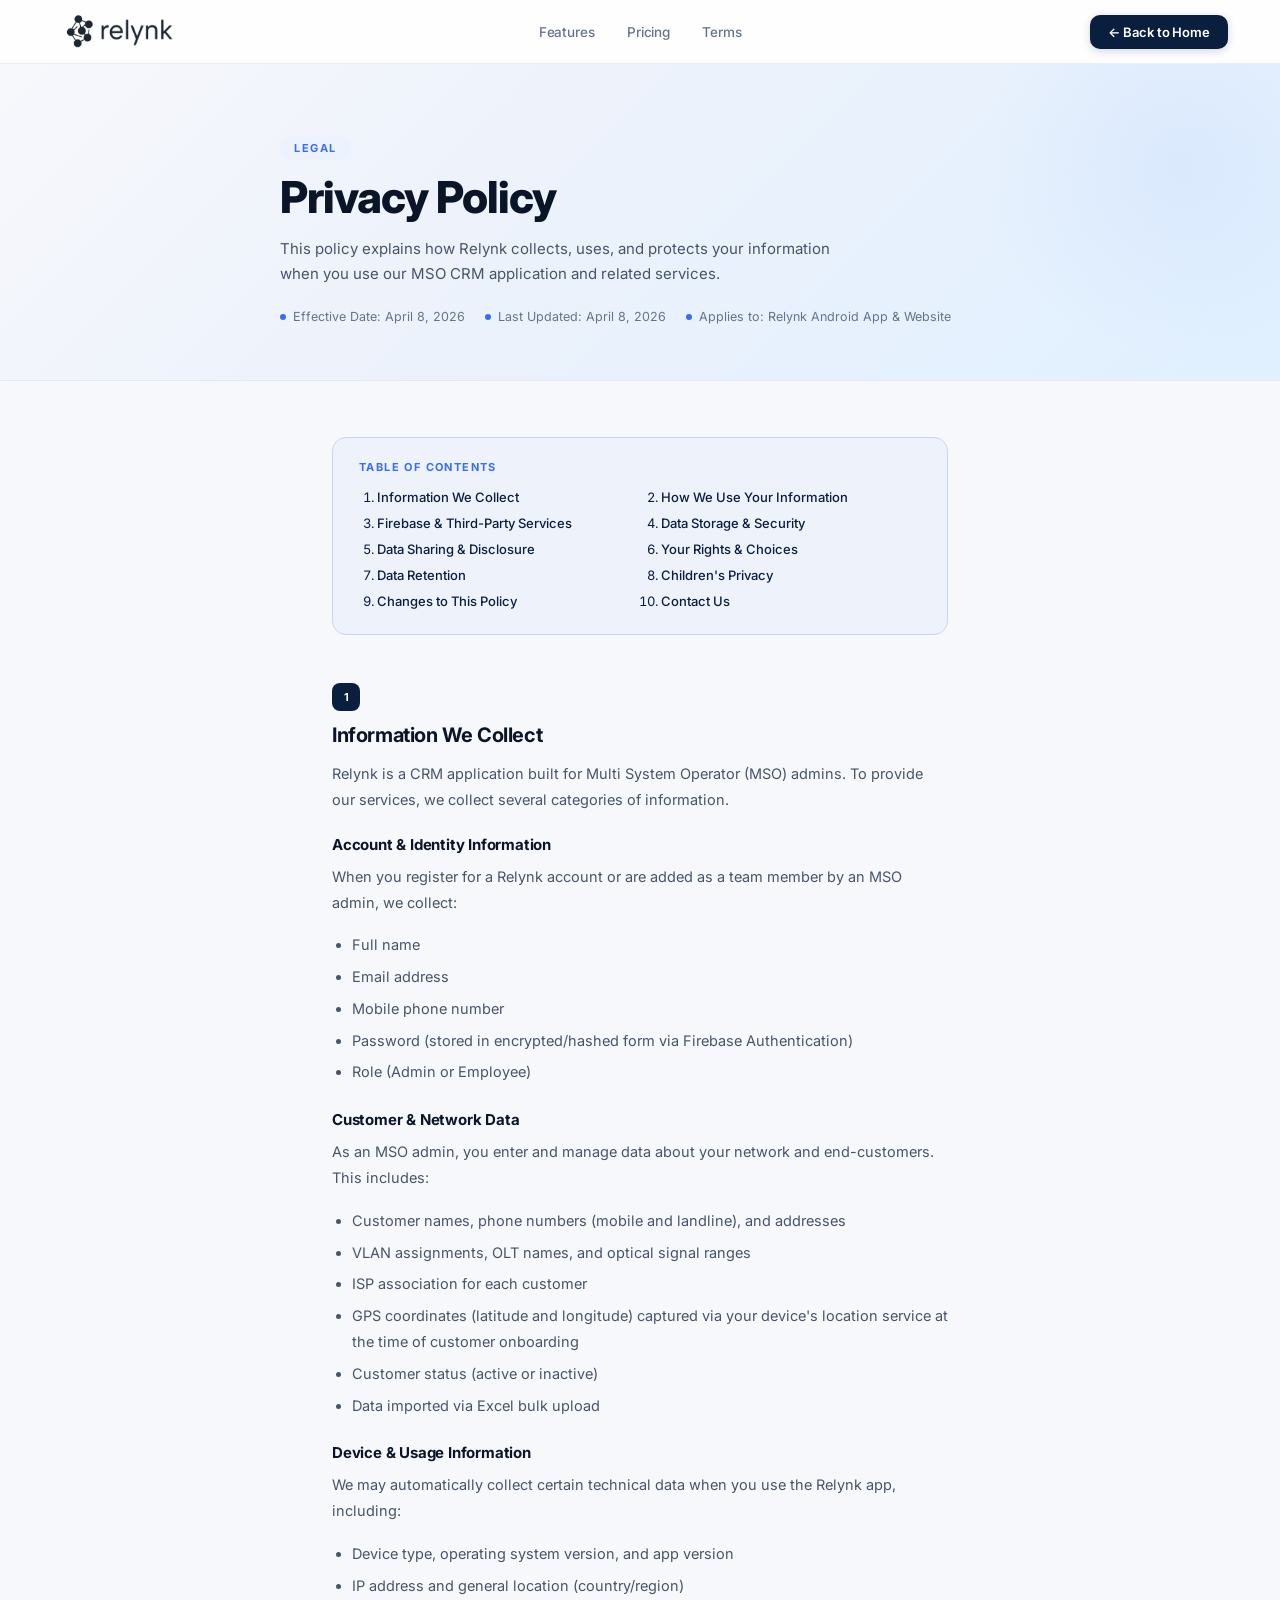
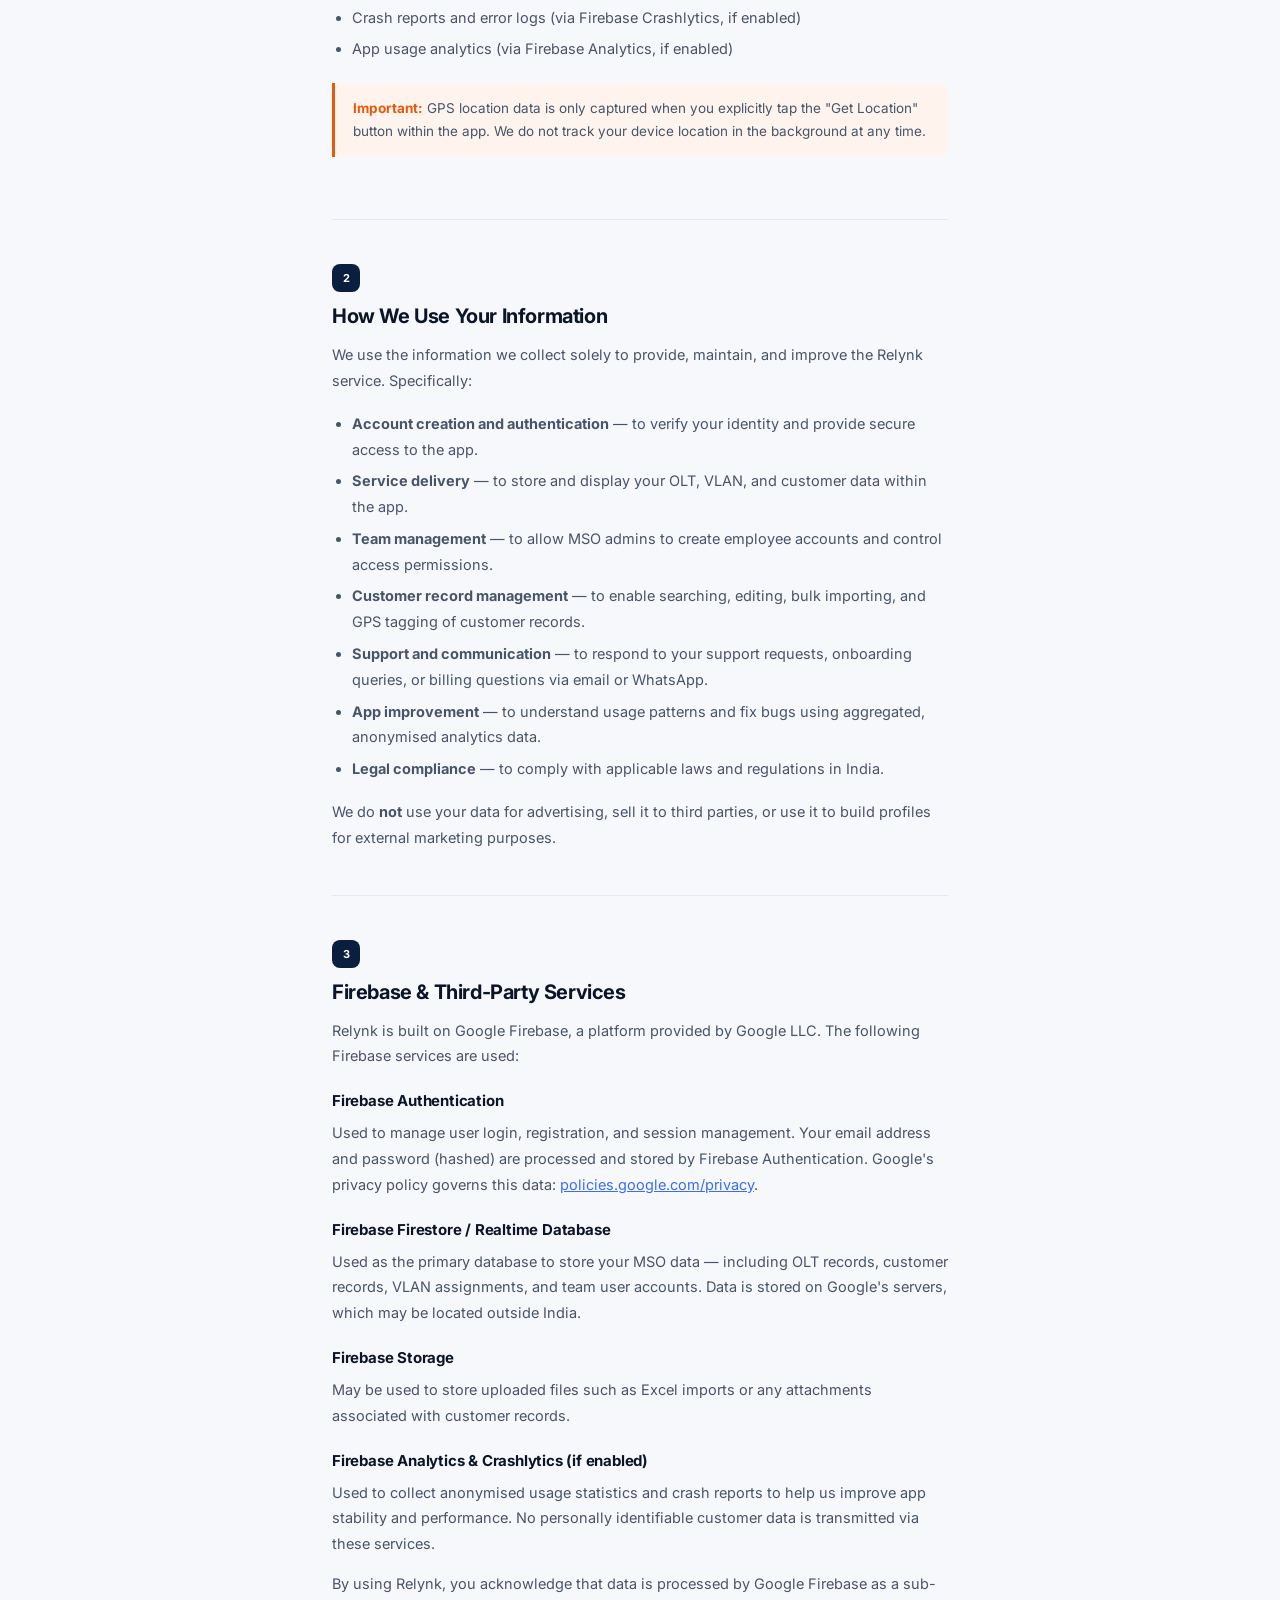
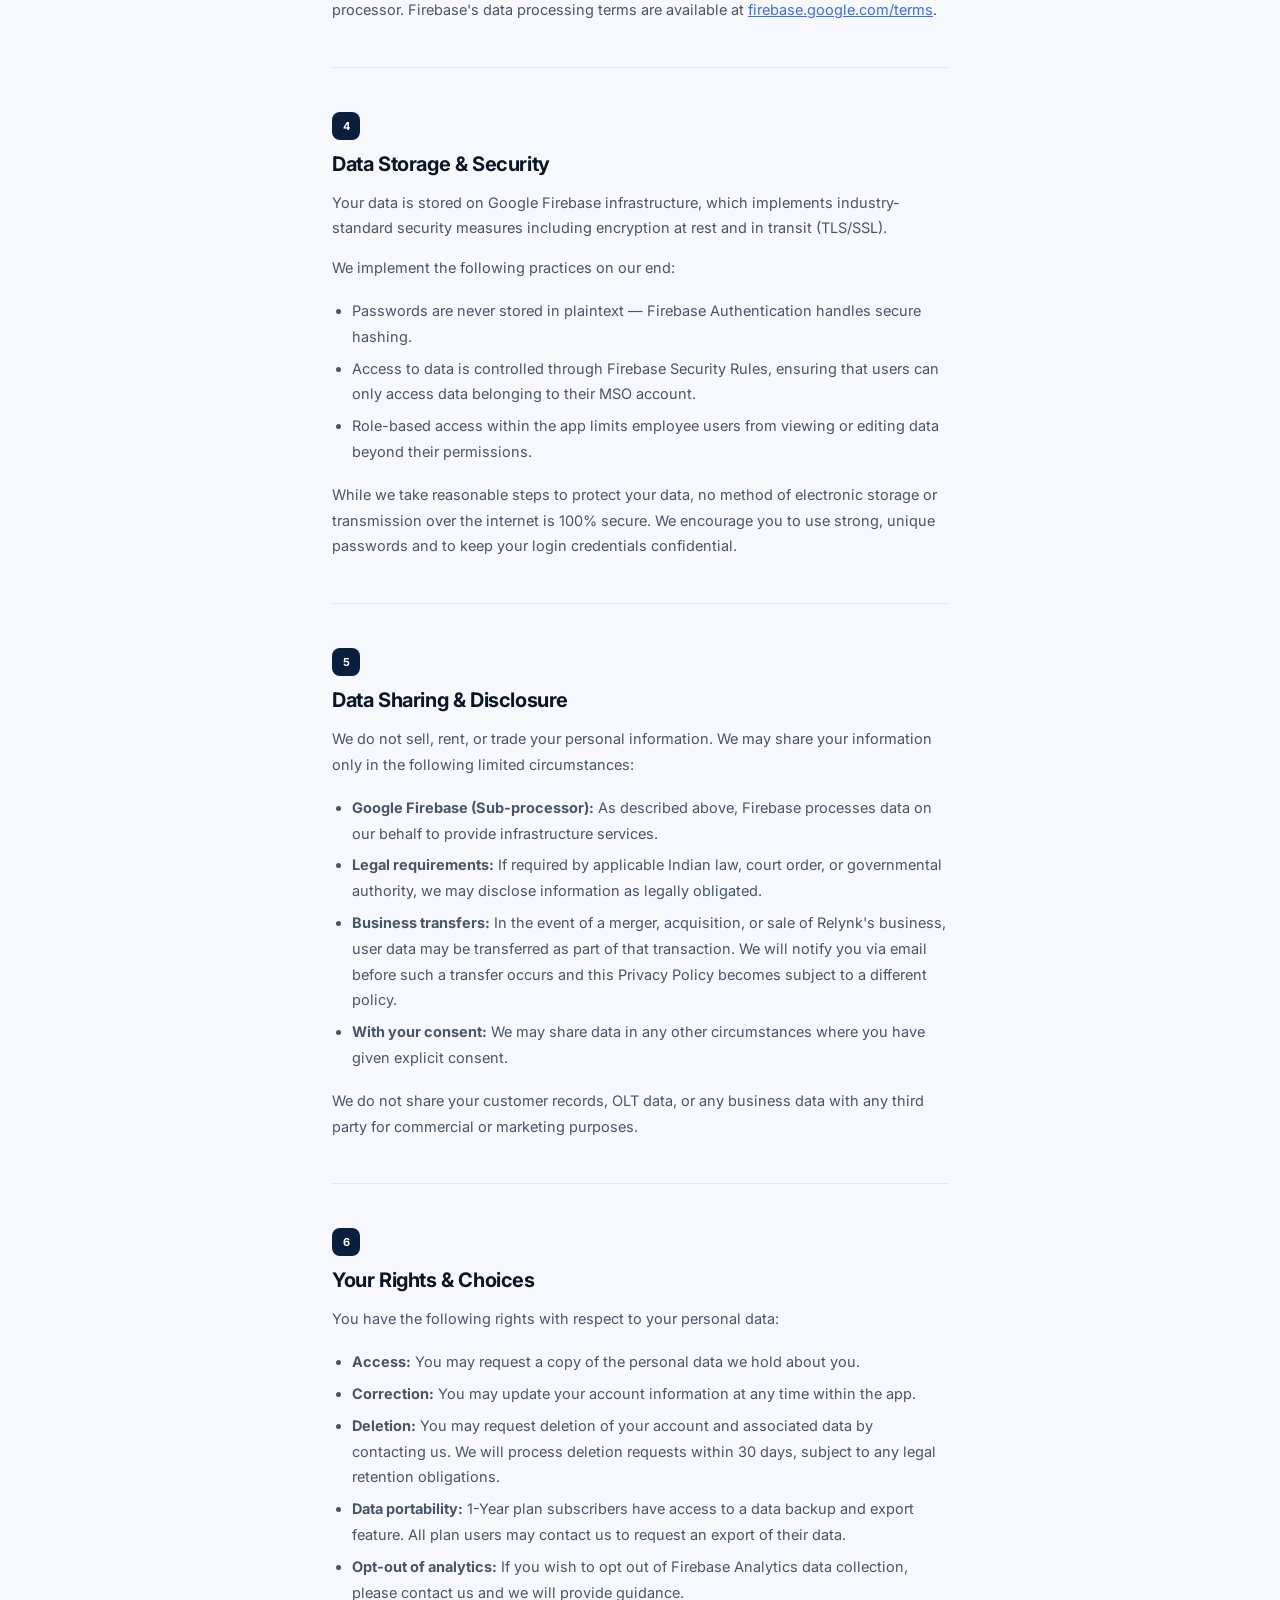
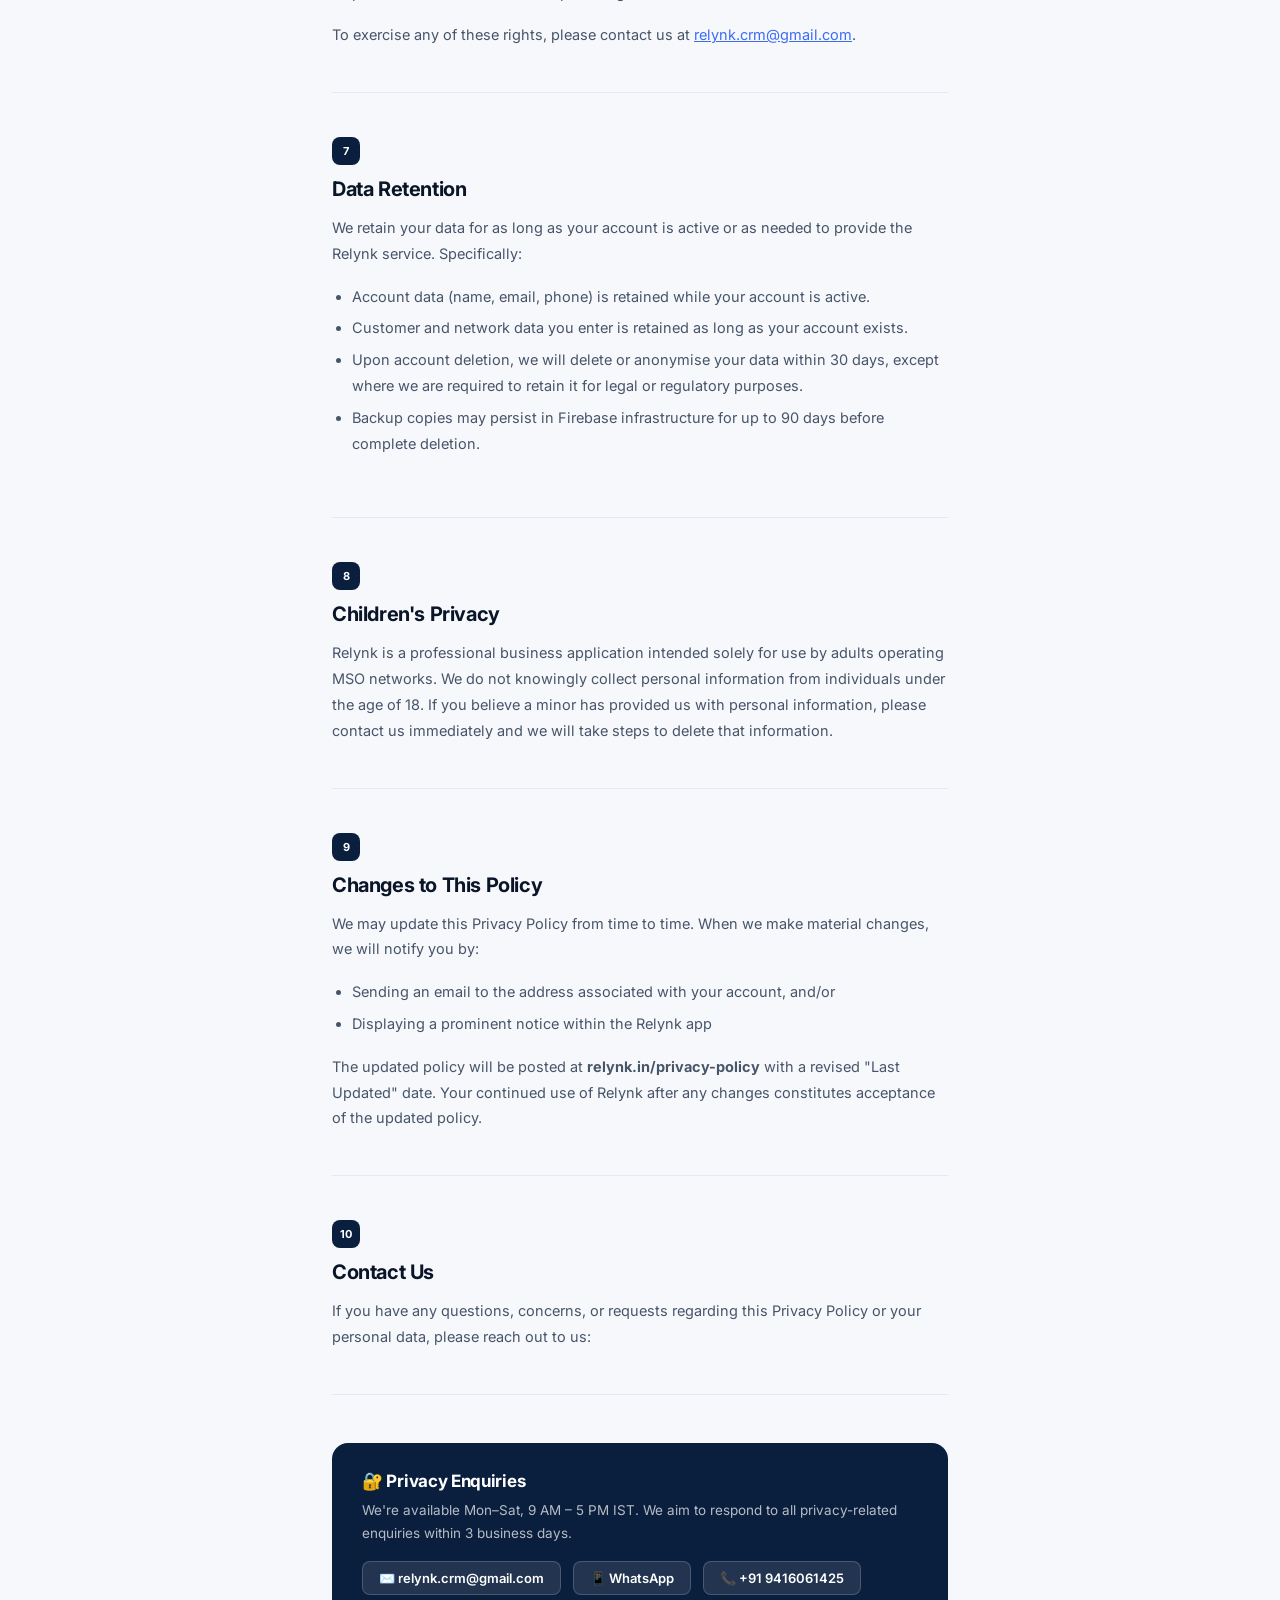
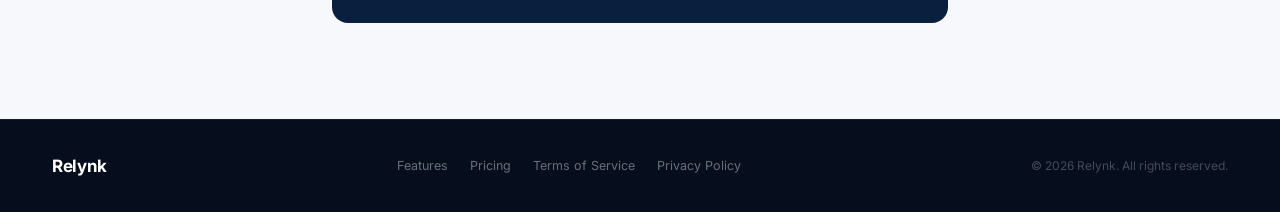
==== privacy-policy.html @ 7be15584 "adding privacy policy" ====
<!DOCTYPE html>
<html lang="en">
<head>
  <meta charset="UTF-8" />
  <meta name="viewport" content="width=device-width, initial-scale=1.0" />
  <title>Privacy Policy — Relynk</title>
  <meta name="description" content="Privacy Policy for Relynk - MSO CRM App">
  <link rel="icon" type="image/x-icon" href="./icon.jpg">
  <link rel="preconnect" href="https://fonts.googleapis.com" />
  <link rel="preconnect" href="https://fonts.gstatic.com" crossorigin />
  <link href="https://fonts.googleapis.com/css2?family=Inter:wght@400;500;600;700;800&display=swap" rel="stylesheet" />
  <link rel="stylesheet" href="style.css" />
  <style>
    .policy-hero {
      background: var(--gradient-hero);
      border-bottom: 1px solid var(--border);
      padding: 72px 52px 56px;
      position: relative;
      overflow: hidden;
    }
    .policy-hero::before {
      content: '';
      position: absolute;
      top: -100px; right: -100px;
      width: 400px; height: 400px;
      background: radial-gradient(circle, rgba(59,108,245,0.06) 0%, transparent 70%);
      pointer-events: none;
    }
    .policy-hero-inner {
      max-width: 720px;
      margin: 0 auto;
      position: relative;
      z-index: 1;
    }
    .policy-hero-inner .section-tag { margin-bottom: 14px; }
    .policy-hero-inner h1 {
      font-family: var(--font);
      font-size: clamp(28px, 3.5vw, 44px);
      font-weight: 800;
      letter-spacing: -1px;
      line-height: 1.08;
      color: var(--text);
      margin-bottom: 14px;
    }
    .policy-hero-inner p {
      font-size: 15px;
      color: var(--text-dim);
      line-height: 1.72;
      max-width: 560px;
    }
    .policy-meta {
      display: flex;
      gap: 20px;
      margin-top: 22px;
      flex-wrap: wrap;
    }
    .policy-meta-item {
      display: flex;
      align-items: center;
      gap: 7px;
      font-size: 12.5px;
      color: var(--text-muted);
    }
    .policy-meta-dot {
      width: 6px; height: 6px;
      border-radius: 50%;
      background: var(--accent);
    }
    .policy-body {
      max-width: 720px;
      margin: 0 auto;
      padding: 56px 52px 96px;
    }
    .policy-toc {
      background: var(--navy-pale);
      border: 1px solid #c7d5ef;
      border-radius: 14px;
      padding: 22px 26px;
      margin-bottom: 48px;
    }
    .policy-toc-title {
      font-size: 11px;
      font-weight: 700;
      text-transform: uppercase;
      letter-spacing: 1.4px;
      color: var(--accent);
      margin-bottom: 12px;
    }
    .policy-toc ol {
      margin: 0; padding-left: 18px;
      display: grid;
      grid-template-columns: 1fr 1fr;
      gap: 4px 24px;
    }
    .policy-toc li {
      font-size: 13px;
      color: var(--navy);
      padding: 3px 0;
    }
    .policy-toc a {
      color: var(--navy);
      text-decoration: none;
      font-weight: 500;
      transition: color .15s;
    }
    .policy-toc a:hover { color: var(--accent); }
    .policy-section {
      margin-bottom: 44px;
      padding-bottom: 44px;
      border-bottom: 1px solid var(--border);
    }
    .policy-section:last-child {
      border-bottom: none;
      margin-bottom: 0;
      padding-bottom: 0;
    }
    .policy-section-num {
      display: inline-flex;
      align-items: center;
      justify-content: center;
      width: 28px; height: 28px;
      background: var(--navy);
      color: white;
      border-radius: 8px;
      font-size: 11px;
      font-weight: 700;
      margin-bottom: 12px;
    }
    .policy-section h2 {
      font-family: var(--font);
      font-size: 20px;
      font-weight: 700;
      letter-spacing: -0.4px;
      color: var(--text);
      margin-bottom: 14px;
    }
    .policy-section p {
      font-size: 14.5px;
      color: var(--text-dim);
      line-height: 1.78;
      margin-bottom: 14px;
    }
    .policy-section p:last-child { margin-bottom: 0; }
    .policy-section ul, .policy-section ol {
      margin: 10px 0 14px 20px;
    }
    .policy-section li {
      font-size: 14.5px;
      color: var(--text-dim);
      line-height: 1.78;
      padding: 3px 0;
    }
    .policy-section h3 {
      font-size: 15px;
      font-weight: 700;
      color: var(--text);
      margin: 22px 0 10px;
      letter-spacing: -0.2px;
    }
    .policy-highlight {
      background: var(--orange-pale);
      border-left: 3px solid var(--orange);
      border-radius: 0 10px 10px 0;
      padding: 14px 18px;
      margin: 18px 0;
      font-size: 13.5px;
      color: var(--text-dim);
      line-height: 1.7;
    }
    .policy-highlight strong { color: var(--orange); }
    .policy-contact-box {
      background: var(--navy);
      border-radius: 16px;
      padding: 28px 30px;
      color: white;
      margin-top: 48px;
    }
    .policy-contact-box h3 {
      font-family: var(--font);
      font-size: 17px;
      font-weight: 700;
      margin-bottom: 8px;
      letter-spacing: -0.3px;
    }
    .policy-contact-box p {
      font-size: 13.5px;
      color: rgba(255,255,255,.7);
      line-height: 1.7;
      margin-bottom: 16px;
    }
    .policy-contact-links {
      display: flex;
      gap: 12px;
      flex-wrap: wrap;
    }
    .policy-contact-link {
      background: rgba(255,255,255,.1);
      border: 1px solid rgba(255,255,255,.18);
      color: white;
      padding: 8px 16px;
      border-radius: 8px;
      font-size: 13px;
      font-weight: 600;
      text-decoration: none;
      transition: background .15s;
    }
    .policy-contact-link:hover { background: rgba(255,255,255,.18); }
    @media(max-width:768px) {
      .policy-hero { padding: 52px 24px 40px; }
      .policy-body { padding: 40px 24px 72px; }
      .policy-toc ol { grid-template-columns: 1fr; }
    }
  </style>
</head>
<body>

  <!-- NAV -->
  <nav>
    <a href="index.html" class="nav-logo">
      <img src="relynk.svg" alt="Relynk" height="138">
    </a>
    <div class="nav-links">
      <a href="index.html#features">Features</a>
      <a href="index.html#pricing">Pricing</a>
      <a href="term-of-service.html">Terms</a>
    </div>
    <a href="index.html" class="btn-dl">← Back to Home</a>
  </nav>

  <!-- HERO -->
  <div class="policy-hero">
    <div class="policy-hero-inner">
      <div class="section-tag">Legal</div>
      <h1>Privacy Policy</h1>
      <p>This policy explains how Relynk collects, uses, and protects your information when you use our MSO CRM application and related services.</p>
      <div class="policy-meta">
        <div class="policy-meta-item">
          <div class="policy-meta-dot"></div>
          Effective Date: April 8, 2026
        </div>
        <div class="policy-meta-item">
          <div class="policy-meta-dot"></div>
          Last Updated: April 8, 2026
        </div>
        <div class="policy-meta-item">
          <div class="policy-meta-dot"></div>
          Applies to: Relynk Android App & Website
        </div>
      </div>
    </div>
  </div>

  <!-- BODY -->
  <div class="policy-body">

    <!-- TOC -->
    <div class="policy-toc">
      <div class="policy-toc-title">Table of Contents</div>
      <ol>
        <li><a href="#s1">Information We Collect</a></li>
        <li><a href="#s2">How We Use Your Information</a></li>
        <li><a href="#s3">Firebase & Third-Party Services</a></li>
        <li><a href="#s4">Data Storage & Security</a></li>
        <li><a href="#s5">Data Sharing & Disclosure</a></li>
        <li><a href="#s6">Your Rights & Choices</a></li>
        <li><a href="#s7">Data Retention</a></li>
        <li><a href="#s8">Children's Privacy</a></li>
        <li><a href="#s9">Changes to This Policy</a></li>
        <li><a href="#s10">Contact Us</a></li>
      </ol>
    </div>

    <!-- Section 1 -->
    <div class="policy-section" id="s1">
      <div class="policy-section-num">1</div>
      <h2>Information We Collect</h2>
      <p>Relynk is a CRM application built for Multi System Operator (MSO) admins. To provide our services, we collect several categories of information.</p>

      <h3>Account & Identity Information</h3>
      <p>When you register for a Relynk account or are added as a team member by an MSO admin, we collect:</p>
      <ul>
        <li>Full name</li>
        <li>Email address</li>
        <li>Mobile phone number</li>
        <li>Password (stored in encrypted/hashed form via Firebase Authentication)</li>
        <li>Role (Admin or Employee)</li>
      </ul>

      <h3>Customer & Network Data</h3>
      <p>As an MSO admin, you enter and manage data about your network and end-customers. This includes:</p>
      <ul>
        <li>Customer names, phone numbers (mobile and landline), and addresses</li>
        <li>VLAN assignments, OLT names, and optical signal ranges</li>
        <li>ISP association for each customer</li>
        <li>GPS coordinates (latitude and longitude) captured via your device's location service at the time of customer onboarding</li>
        <li>Customer status (active or inactive)</li>
        <li>Data imported via Excel bulk upload</li>
      </ul>

      <h3>Device & Usage Information</h3>
      <p>We may automatically collect certain technical data when you use the Relynk app, including:</p>
      <ul>
        <li>Device type, operating system version, and app version</li>
        <li>IP address and general location (country/region)</li>
        <li>Crash reports and error logs (via Firebase Crashlytics, if enabled)</li>
        <li>App usage analytics (via Firebase Analytics, if enabled)</li>
      </ul>

      <div class="policy-highlight">
        <strong>Important:</strong> GPS location data is only captured when you explicitly tap the "Get Location" button within the app. We do not track your device location in the background at any time.
      </div>
    </div>

    <!-- Section 2 -->
    <div class="policy-section" id="s2">
      <div class="policy-section-num">2</div>
      <h2>How We Use Your Information</h2>
      <p>We use the information we collect solely to provide, maintain, and improve the Relynk service. Specifically:</p>
      <ul>
        <li><strong>Account creation and authentication</strong> — to verify your identity and provide secure access to the app.</li>
        <li><strong>Service delivery</strong> — to store and display your OLT, VLAN, and customer data within the app.</li>
        <li><strong>Team management</strong> — to allow MSO admins to create employee accounts and control access permissions.</li>
        <li><strong>Customer record management</strong> — to enable searching, editing, bulk importing, and GPS tagging of customer records.</li>
        <li><strong>Support and communication</strong> — to respond to your support requests, onboarding queries, or billing questions via email or WhatsApp.</li>
        <li><strong>App improvement</strong> — to understand usage patterns and fix bugs using aggregated, anonymised analytics data.</li>
        <li><strong>Legal compliance</strong> — to comply with applicable laws and regulations in India.</li>
      </ul>
      <p>We do <strong>not</strong> use your data for advertising, sell it to third parties, or use it to build profiles for external marketing purposes.</p>
    </div>

    <!-- Section 3 -->
    <div class="policy-section" id="s3">
      <div class="policy-section-num">3</div>
      <h2>Firebase & Third-Party Services</h2>
      <p>Relynk is built on Google Firebase, a platform provided by Google LLC. The following Firebase services are used:</p>

      <h3>Firebase Authentication</h3>
      <p>Used to manage user login, registration, and session management. Your email address and password (hashed) are processed and stored by Firebase Authentication. Google's privacy policy governs this data: <a href="https://policies.google.com/privacy" target="_blank" style="color:var(--accent);">policies.google.com/privacy</a>.</p>

      <h3>Firebase Firestore / Realtime Database</h3>
      <p>Used as the primary database to store your MSO data — including OLT records, customer records, VLAN assignments, and team user accounts. Data is stored on Google's servers, which may be located outside India.</p>

      <h3>Firebase Storage</h3>
      <p>May be used to store uploaded files such as Excel imports or any attachments associated with customer records.</p>

      <h3>Firebase Analytics & Crashlytics (if enabled)</h3>
      <p>Used to collect anonymised usage statistics and crash reports to help us improve app stability and performance. No personally identifiable customer data is transmitted via these services.</p>

      <p>By using Relynk, you acknowledge that data is processed by Google Firebase as a sub-processor. Firebase's data processing terms are available at <a href="https://firebase.google.com/terms/data-processing-terms" target="_blank" style="color:var(--accent);">firebase.google.com/terms</a>.</p>
    </div>

    <!-- Section 4 -->
    <div class="policy-section" id="s4">
      <div class="policy-section-num">4</div>
      <h2>Data Storage & Security</h2>
      <p>Your data is stored on Google Firebase infrastructure, which implements industry-standard security measures including encryption at rest and in transit (TLS/SSL).</p>
      <p>We implement the following practices on our end:</p>
      <ul>
        <li>Passwords are never stored in plaintext — Firebase Authentication handles secure hashing.</li>
        <li>Access to data is controlled through Firebase Security Rules, ensuring that users can only access data belonging to their MSO account.</li>
        <li>Role-based access within the app limits employee users from viewing or editing data beyond their permissions.</li>
      </ul>
      <p>While we take reasonable steps to protect your data, no method of electronic storage or transmission over the internet is 100% secure. We encourage you to use strong, unique passwords and to keep your login credentials confidential.</p>
    </div>

    <!-- Section 5 -->
    <div class="policy-section" id="s5">
      <div class="policy-section-num">5</div>
      <h2>Data Sharing & Disclosure</h2>
      <p>We do not sell, rent, or trade your personal information. We may share your information only in the following limited circumstances:</p>
      <ul>
        <li><strong>Google Firebase (Sub-processor):</strong> As described above, Firebase processes data on our behalf to provide infrastructure services.</li>
        <li><strong>Legal requirements:</strong> If required by applicable Indian law, court order, or governmental authority, we may disclose information as legally obligated.</li>
        <li><strong>Business transfers:</strong> In the event of a merger, acquisition, or sale of Relynk's business, user data may be transferred as part of that transaction. We will notify you via email before such a transfer occurs and this Privacy Policy becomes subject to a different policy.</li>
        <li><strong>With your consent:</strong> We may share data in any other circumstances where you have given explicit consent.</li>
      </ul>
      <p>We do not share your customer records, OLT data, or any business data with any third party for commercial or marketing purposes.</p>
    </div>

    <!-- Section 6 -->
    <div class="policy-section" id="s6">
      <div class="policy-section-num">6</div>
      <h2>Your Rights & Choices</h2>
      <p>You have the following rights with respect to your personal data:</p>
      <ul>
        <li><strong>Access:</strong> You may request a copy of the personal data we hold about you.</li>
        <li><strong>Correction:</strong> You may update your account information at any time within the app.</li>
        <li><strong>Deletion:</strong> You may request deletion of your account and associated data by contacting us. We will process deletion requests within 30 days, subject to any legal retention obligations.</li>
        <li><strong>Data portability:</strong> 1-Year plan subscribers have access to a data backup and export feature. All plan users may contact us to request an export of their data.</li>
        <li><strong>Opt-out of analytics:</strong> If you wish to opt out of Firebase Analytics data collection, please contact us and we will provide guidance.</li>
      </ul>
      <p>To exercise any of these rights, please contact us at <a href="mailto:relynk.crm@gmail.com" style="color:var(--accent);">relynk.crm@gmail.com</a>.</p>
    </div>

    <!-- Section 7 -->
    <div class="policy-section" id="s7">
      <div class="policy-section-num">7</div>
      <h2>Data Retention</h2>
      <p>We retain your data for as long as your account is active or as needed to provide the Relynk service. Specifically:</p>
      <ul>
        <li>Account data (name, email, phone) is retained while your account is active.</li>
        <li>Customer and network data you enter is retained as long as your account exists.</li>
        <li>Upon account deletion, we will delete or anonymise your data within 30 days, except where we are required to retain it for legal or regulatory purposes.</li>
        <li>Backup copies may persist in Firebase infrastructure for up to 90 days before complete deletion.</li>
      </ul>
    </div>

    <!-- Section 8 -->
    <div class="policy-section" id="s8">
      <div class="policy-section-num">8</div>
      <h2>Children's Privacy</h2>
      <p>Relynk is a professional business application intended solely for use by adults operating MSO networks. We do not knowingly collect personal information from individuals under the age of 18. If you believe a minor has provided us with personal information, please contact us immediately and we will take steps to delete that information.</p>
    </div>

    <!-- Section 9 -->
    <div class="policy-section" id="s9">
      <div class="policy-section-num">9</div>
      <h2>Changes to This Policy</h2>
      <p>We may update this Privacy Policy from time to time. When we make material changes, we will notify you by:</p>
      <ul>
        <li>Sending an email to the address associated with your account, and/or</li>
        <li>Displaying a prominent notice within the Relynk app</li>
      </ul>
      <p>The updated policy will be posted at <strong>relynk.in/privacy-policy</strong> with a revised "Last Updated" date. Your continued use of Relynk after any changes constitutes acceptance of the updated policy.</p>
    </div>

    <!-- Section 10 -->
    <div class="policy-section" id="s10">
      <div class="policy-section-num">10</div>
      <h2>Contact Us</h2>
      <p>If you have any questions, concerns, or requests regarding this Privacy Policy or your personal data, please reach out to us:</p>
    </div>

    <!-- Contact Box -->
    <div class="policy-contact-box">
      <h3>🔐 Privacy Enquiries</h3>
      <p>We're available Mon–Sat, 9 AM – 5 PM IST. We aim to respond to all privacy-related enquiries within 3 business days.</p>
      <div class="policy-contact-links">
        <a class="policy-contact-link" href="mailto:relynk.crm@gmail.com">✉️ relynk.crm@gmail.com</a>
        <a class="policy-contact-link" href="https://wa.me/919416061425" target="_blank">📱 WhatsApp</a>
        <a class="policy-contact-link" href="tel:+919416061425">📞 +91 9416061425</a>
      </div>
    </div>

  </div>

  <!-- FOOTER -->
  <footer>
    <div class="fl">Relynk</div>
    <div class="flinks">
      <a href="index.html#features">Features</a>
      <a href="index.html#pricing">Pricing</a>
      <a href="term-of-service.html">Terms of Service</a>
      <a href="privacy-policy.html">Privacy Policy</a>
    </div>
    <div class="fc2">© 2026 Relynk. All rights reserved.</div>
  </footer>

  <script src="script.js"></script>
</body>
</html>
---- style.css ----
:root {
  --bg: #f7f8fc;
  --bg2: #eef1f8;
  --surface: #ffffff;
  --border: #e2e8f4;
  --border2: #c8d0df;
  --navy: #0a1e3d;
  --navy-mid: #112d5a;
  --navy-light: #1a3f7a;
  --navy-pale: #edf2fb;
  --navy-glow: rgba(10, 30, 61, 0.18);
  --accent: #3b6cf5;
  --accent-dark: #2b54d4;
  --accent-pale: #edf2ff;
  --cyan: #0ea5e9;
  --cyan-pale: #e0f5fe;
  --orange: #e8590c;
  --orange-pale: #fff4ed;
  --green: #16a34a;
  --green-pale: #ecfdf5;
  --red: #dc2626;
  --red-pale: #fef2f2;
  --purple: #7c3aed;
  --purple-pale: #f3f0ff;
  --text: #0a1628;
  --text-muted: #64748b;
  --text-dim: #475569;
  --font: 'Inter', -apple-system, 'Segoe UI', sans-serif;
  --font-text: 'Inter', -apple-system, 'Segoe UI', sans-serif;
  --radius: 14px;
  --shadow-sm: 0 1px 3px rgba(0, 0, 0, 0.04), 0 1px 2px rgba(0, 0, 0, 0.06);
  --shadow-md: 0 4px 20px rgba(10, 30, 61, 0.07);
  --shadow-lg: 0 12px 48px rgba(10, 30, 61, 0.10);
  --shadow-xl: 0 24px 64px rgba(10, 30, 61, 0.14);
  --gradient-hero: linear-gradient(135deg, #f7f8fc 0%, #edf2fb 40%, #e0f0ff 100%);
  --gradient-accent: linear-gradient(135deg, #3b6cf5, #0ea5e9);
  --gradient-cta: linear-gradient(135deg, #0a1e3d 0%, #112d5a 50%, #0c2340 100%);
}

*,
*::before,
*::after {
  box-sizing: border-box;
  margin: 0;
  padding: 0;
}

html {
  scroll-behavior: smooth;
}

body {
  font-family: var(--font-text);
  background: var(--bg);
  color: var(--text);
  overflow-x: hidden;
  -webkit-font-smoothing: antialiased;
  -moz-osx-font-smoothing: grayscale;
}

/* ===== NAV ===== */
nav {
  position: sticky;
  top: 0;
  z-index: 100;
  display: flex;
  align-items: center;
  justify-content: space-between;
  padding: 0 52px;
  height: 64px;
  background: rgba(255, 255, 255, 0.82);
  backdrop-filter: blur(24px) saturate(200%);
  -webkit-backdrop-filter: blur(24px) saturate(200%);
  border-bottom: 1px solid rgba(226, 232, 244, 0.7);
  transition: box-shadow .3s, background .3s;
}

nav.scrolled {
  box-shadow: 0 4px 30px rgba(10, 30, 61, 0.06);
  background: rgba(255, 255, 255, 0.95);
}

.nav-logo {
  display: flex;
  align-items: center;
  text-decoration: none;
}

.nav-logo-icon {
  width: 30px;
  height: 30px;
  background: var(--navy);
  border-radius: 8px;
  display: flex;
  align-items: center;
  justify-content: center;
}

.nav-links {
  display: flex;
  align-items: center;
  gap: 32px;
}

.nav-links a {
  font-size: 13.5px;
  font-weight: 500;
  color: var(--text-muted);
  text-decoration: none;
  transition: color .2s;
  letter-spacing: -0.1px;
  position: relative;
}

.nav-links a::after {
  content: '';
  position: absolute;
  bottom: -4px;
  left: 0;
  width: 0;
  height: 2px;
  background: var(--gradient-accent);
  border-radius: 2px;
  transition: width .25s ease;
}

.nav-links a:hover {
  color: var(--navy);
}

.nav-links a:hover::after {
  width: 100%;
}

.btn-dl {
  background: var(--navy);
  border: none;
  color: white;
  padding: 9px 18px;
  border-radius: 10px;
  font-size: 13px;
  font-weight: 600;
  cursor: pointer;
  font-family: var(--font-text);
  display: flex;
  align-items: center;
  gap: 7px;
  transition: all .2s ease;
  letter-spacing: -0.1px;
  text-decoration: none;
  box-shadow: 0 2px 8px var(--navy-glow);
}

.btn-dl:hover {
  background: var(--navy-light);
  transform: translateY(-1px);
  box-shadow: 0 4px 16px var(--navy-glow);
}

/* ===== HERO ===== */
.hero-section {
  background: var(--gradient-hero);
  position: relative;
  overflow: hidden;
}

.hero-section::before {
  content: '';
  position: absolute;
  top: -120px;
  right: -120px;
  width: 500px;
  height: 500px;
  background: radial-gradient(circle, rgba(59, 108, 245, 0.06) 0%, transparent 70%);
  pointer-events: none;
}

.hero-section::after {
  content: '';
  position: absolute;
  bottom: -80px;
  left: -80px;
  width: 400px;
  height: 400px;
  background: radial-gradient(circle, rgba(14, 165, 233, 0.05) 0%, transparent 70%);
  pointer-events: none;
}

.hero {
  max-width: 1180px;
  margin: 0 auto;
  padding: 90px 52px 80px;
  display: grid;
  grid-template-columns: 1fr 1fr;
  gap: 64px;
  align-items: center;
  position: relative;
  z-index: 1;
}

.hero-badge {
  display: inline-flex;
  align-items: center;
  gap: 8px;
  background: white;
  border: 1px solid var(--border);
  border-radius: 100px;
  padding: 6px 16px;
  font-size: 12px;
  font-weight: 600;
  color: var(--navy);
  margin-bottom: 24px;
  animation: fu .6s ease both;
  letter-spacing: 0.1px;
  box-shadow: var(--shadow-sm);
}

.badge-dot {
  width: 7px;
  height: 7px;
  background: var(--green);
  border-radius: 50%;
  animation: blink 2s infinite;
  box-shadow: 0 0 6px rgba(22, 163, 74, 0.4);
}

@keyframes blink {
  0%, 100% { opacity: 1 }
  50% { opacity: .2 }
}

@keyframes fu {
  from { opacity: 0; transform: translateY(18px) }
  to { opacity: 1; transform: translateY(0) }
}

.hero h1 {
  font-family: var(--font);
  font-weight: 800;
  font-size: clamp(34px, 3.8vw, 52px);
  line-height: 1.06;
  letter-spacing: -1.2px;
  margin-bottom: 20px;
  animation: fu .6s .1s ease both;
  color: var(--text);
}

.hero h1 span {
  background: var(--gradient-accent);
  -webkit-background-clip: text;
  -webkit-text-fill-color: transparent;
  background-clip: text;
}

.hero-p {
  font-size: 16px;
  color: var(--text-dim);
  line-height: 1.75;
  margin-bottom: 36px;
  max-width: 460px;
  animation: fu .6s .2s ease both;
  font-weight: 400;
  letter-spacing: -0.2px;
}

.hero-actions {
  display: flex;
  gap: 12px;
  align-items: center;
  margin-bottom: 40px;
  animation: fu .6s .3s ease both;
}

.btn-hero {
  background: var(--navy);
  border: none;
  color: white;
  padding: 13px 26px;
  border-radius: 12px;
  font-size: 14.5px;
  font-weight: 600;
  cursor: pointer;
  font-family: var(--font-text);
  display: flex;
  align-items: center;
  gap: 9px;
  box-shadow: 0 4px 16px var(--navy-glow);
  transition: all .25s ease;
  text-decoration: none;
  letter-spacing: -0.2px;
}

.btn-hero:hover {
  background: var(--navy-light);
  box-shadow: 0 8px 28px var(--navy-glow);
  transform: translateY(-2px);
}

.btn-ghost {
  background: white;
  border: 1.5px solid var(--border);
  color: var(--text-dim);
  padding: 13px 24px;
  border-radius: 12px;
  font-size: 14.5px;
  font-weight: 500;
  cursor: pointer;
  font-family: var(--font-text);
  display: flex;
  align-items: center;
  gap: 8px;
  transition: all .2s;
  letter-spacing: -0.1px;
  box-shadow: var(--shadow-sm);
}

.btn-ghost:hover {
  border-color: var(--accent);
  color: var(--accent);
  box-shadow: 0 4px 16px rgba(59, 108, 245, 0.1);
  transform: translateY(-1px);
}

.hero-trust {
  display: flex;
  align-items: center;
  gap: 12px;
  animation: fu .6s .4s ease both;
}

.avatars {
  display: flex;
}

.av {
  width: 30px;
  height: 30px;
  border-radius: 50%;
  border: 2.5px solid white;
  margin-left: -9px;
  font-size: 11px;
  font-weight: 700;
  color: white;
  display: flex;
  align-items: center;
  justify-content: center;
  box-shadow: 0 2px 6px rgba(0, 0, 0, 0.1);
}

.av:first-child {
  margin-left: 0;
}

.trust-txt {
  font-size: 13px;
  color: var(--text-muted);
  font-weight: 400;
  letter-spacing: -0.1px;
}

.trust-txt strong {
  color: var(--text);
  font-weight: 700;
}

/* ===== PHONE ===== */
.hero-right {
  display: flex;
  justify-content: center;
  animation: fu .6s .16s ease both;
}

.phone-stack {
  position: relative;
  width: 260px;
  height: 510px;
}

.phone-back {
  position: absolute;
  width: 220px;
  height: 460px;
  background: white;
  border: 1px solid var(--border);
  border-radius: 36px;
  top: 28px;
  left: 50%;
  transform: translateX(-50%) rotate(6deg);
  box-shadow: 0 12px 40px rgba(0, 0, 0, 0.06);
}

.phone {
  position: absolute;
  width: 228px;
  height: 476px;
  background: white;
  border: 1px solid var(--border);
  border-radius: 36px;
  overflow: hidden;
  box-shadow: 0 24px 64px rgba(10, 30, 61, 0.16);
  top: 14px;
  left: 50%;
  transform: translateX(-50%);
  z-index: 2;
}

.notch {
  width: 80px;
  height: 22px;
  background: #111;
  border-radius: 0 0 14px 14px;
  margin: 0 auto;
  display: flex;
  align-items: center;
  justify-content: center;
  gap: 5px;
}

.n-cam {
  width: 7px;
  height: 7px;
  background: #222;
  border-radius: 50%;
}

.n-mic {
  width: 20px;
  height: 4px;
  background: #222;
  border-radius: 3px;
}

.p-screen {
  padding: 11px;
  background: #f5f7fa;
  height: calc(100% - 22px);
  overflow: hidden;
}

.p-hdr {
  display: flex;
  justify-content: space-between;
  align-items: center;
  margin-bottom: 9px;
}

.p-title {
  font-family: var(--font);
  font-size: 15px;
  font-weight: 700;
  color: #0a1628;
  letter-spacing: -0.3px;
}

.p-ico-btn {
  width: 26px;
  height: 26px;
  background: var(--navy-pale);
  border-radius: 7px;
  display: flex;
  align-items: center;
  justify-content: center;
  font-size: 12px;
}

.p-search {
  background: white;
  border: 1px solid var(--border);
  border-radius: 8px;
  padding: 7px 10px;
  font-size: 11px;
  color: var(--text-muted);
  display: flex;
  align-items: center;
  gap: 5px;
  margin-bottom: 7px;
}

.p-item {
  background: white;
  border: 1px solid var(--border);
  border-radius: 9px;
  padding: 8px 9px;
  display: flex;
  align-items: center;
  gap: 8px;
  margin-bottom: 5px;
}

.p-ico {
  width: 28px;
  height: 28px;
  background: var(--navy-pale);
  border-radius: 7px;
  display: flex;
  align-items: center;
  justify-content: center;
  font-size: 12px;
  flex-shrink: 0;
}

.p-name {
  font-size: 11px;
  font-weight: 600;
  color: #0a1628;
  letter-spacing: -0.1px;
}

.p-sub {
  font-size: 9px;
  color: var(--text-muted);
  margin-top: 1px;
}

.p-arr {
  margin-left: auto;
  color: var(--text-muted);
  font-size: 12px;
}

.p-fab {
  position: absolute;
  bottom: 18px;
  right: 14px;
  width: 34px;
  height: 34px;
  background: var(--navy);
  border-radius: 10px;
  display: flex;
  align-items: center;
  justify-content: center;
  font-size: 18px;
  color: white;
  box-shadow: 0 4px 10px var(--navy-glow);
}

/* ===== SECTIONS ===== */
.section {
  max-width: 1180px;
  margin: 0 auto;
  padding: 96px 52px;
}

.section-tag {
  display: inline-flex;
  align-items: center;
  gap: 6px;
  font-size: 11px;
  font-weight: 700;
  letter-spacing: 1.5px;
  text-transform: uppercase;
  color: var(--accent);
  margin-bottom: 12px;
  padding: 5px 14px;
  background: var(--accent-pale);
  border-radius: 100px;
}

.section-title {
  font-family: var(--font);
  font-size: clamp(26px, 3vw, 40px);
  font-weight: 800;
  letter-spacing: -0.8px;
  line-height: 1.08;
  margin-bottom: 14px;
  color: var(--text);
}

.section-sub {
  font-size: 15px;
  color: var(--text-dim);
  line-height: 1.72;
  margin-bottom: 44px;
  max-width: 500px;
  font-weight: 400;
  letter-spacing: -0.1px;
}

/* ===== FEATURES GRID ===== */
.fg {
  display: grid;
  grid-template-columns: repeat(3, 1fr);
  gap: 18px;
}

.fc {
  background: white;
  border: 1px solid var(--border);
  border-radius: 16px;
  padding: 28px;
  transition: all .3s ease;
  position: relative;
  overflow: hidden;
}

.fc::before {
  content: '';
  position: absolute;
  top: 0;
  left: 0;
  right: 0;
  height: 3px;
  background: var(--gradient-accent);
  opacity: 0;
  transition: opacity .3s;
}

.fc:hover {
  border-color: rgba(59, 108, 245, 0.2);
  transform: translateY(-4px);
  box-shadow: var(--shadow-lg);
}

.fc:hover::before {
  opacity: 1;
}

.fi {
  width: 44px;
  height: 44px;
  border-radius: 12px;
  display: flex;
  align-items: center;
  justify-content: center;
  font-size: 20px;
  margin-bottom: 16px;
}

.fi-b { background: var(--navy-pale); }
.fi-c { background: var(--cyan-pale); }
.fi-o { background: var(--orange-pale); }
.fi-g { background: var(--green-pale); }
.fi-p { background: var(--purple-pale); }
.fi-r { background: var(--red-pale); }

.ft {
  font-family: var(--font);
  font-size: 15px;
  font-weight: 700;
  margin-bottom: 8px;
  letter-spacing: -0.3px;
  color: var(--text);
}

.fd {
  font-size: 13.5px;
  color: var(--text-muted);
  line-height: 1.65;
  font-weight: 400;
}

/* ===== SPLIT LAYOUT ===== */
.split {
  display: grid;
  grid-template-columns: 1fr 1fr;
  gap: 60px;
  align-items: center;
}

.si h3 {
  font-family: var(--font);
  font-size: 26px;
  font-weight: 700;
  letter-spacing: -0.5px;
  margin-bottom: 12px;
  color: var(--text);
}

.si p {
  font-size: 14.5px;
  color: var(--text-dim);
  line-height: 1.72;
  margin-bottom: 20px;
  font-weight: 400;
  letter-spacing: -0.1px;
}

.bullets {
  display: flex;
  flex-direction: column;
  gap: 9px;
}

.bul {
  display: flex;
  align-items: center;
  gap: 9px;
  font-size: 13.5px;
  color: var(--text-dim);
  letter-spacing: -0.1px;
}

.bd {
  width: 5px;
  height: 5px;
  background: var(--navy);
  border-radius: 50%;
  flex-shrink: 0;
}

/* ===== MOCKUP ===== */
.mk {
  background: white;
  border: 1px solid var(--border);
  border-radius: 16px;
  overflow: hidden;
  box-shadow: 0 12px 40px rgba(15, 45, 94, 0.08);
}

.mk-bar {
  background: var(--bg2);
  border-bottom: 1px solid var(--border);
  padding: 12px 16px;
  display: flex;
  align-items: center;
  justify-content: space-between;
}

.mk-title {
  font-family: var(--font);
  font-size: 14.5px;
  font-weight: 700;
  letter-spacing: -0.3px;
}

.mk-search {
  margin: 10px 12px;
  background: var(--bg2);
  border: 1px solid var(--border);
  border-radius: 8px;
  padding: 8px 12px;
  font-size: 12px;
  color: var(--text-muted);
  display: flex;
  align-items: center;
  gap: 6px;
  letter-spacing: -0.1px;
}

.mk-item {
  margin: 4px 12px;
  background: var(--bg2);
  border: 1px solid var(--border);
  border-radius: 9px;
  padding: 10px 12px;
  display: flex;
  align-items: center;
  gap: 10px;
  transition: border-color .15s;
  cursor: pointer;
}

.mk-item:hover {
  border-color: #c0cfea;
  background: var(--navy-pale);
}

.mk-ico {
  width: 32px;
  height: 32px;
  background: var(--navy-pale);
  border-radius: 8px;
  display: flex;
  align-items: center;
  justify-content: center;
  font-size: 14px;
  flex-shrink: 0;
}

.mk-name {
  font-size: 12.5px;
  font-weight: 600;
  letter-spacing: -0.2px;
}

.mk-sub {
  font-size: 11px;
  color: var(--text-muted);
  margin-top: 1px;
}

.mk-arr {
  margin-left: auto;
  color: var(--text-muted);
}

.mk-fab {
  width: 32px;
  height: 32px;
  background: var(--navy);
  border-radius: 8px;
  display: flex;
  align-items: center;
  justify-content: center;
  font-size: 17px;
  color: white;
  box-shadow: 0 2px 8px var(--navy-glow);
  flex-shrink: 0;
}

/* ===== FORM MOCKUP ===== */
.fm {
  background: white;
  border: 1px solid var(--border);
  border-radius: 16px;
  padding: 22px;
  box-shadow: 0 12px 40px rgba(15, 45, 94, 0.08);
}

.fh {
  display: flex;
  align-items: center;
  gap: 11px;
  margin-bottom: 16px;
}

.fh-ico {
  width: 38px;
  height: 38px;
  border-radius: 10px;
  display: flex;
  align-items: center;
  justify-content: center;
  font-size: 17px;
}

.fh h4 {
  font-family: var(--font-text);
  font-size: 13.5px;
  font-weight: 700;
  letter-spacing: -0.2px;
}

.fh p {
  font-size: 11px;
  color: var(--text-muted);
  margin-top: 1px;
}

.ff {
  background: var(--bg2);
  border: 1px solid var(--border);
  border-radius: 8px;
  padding: 9px 12px;
  margin-bottom: 7px;
  display: flex;
  align-items: center;
  gap: 9px;
  font-size: 12.5px;
  color: var(--text-muted);
}

.ff-ico {
  width: 22px;
  height: 22px;
  border-radius: 5px;
  display: flex;
  align-items: center;
  justify-content: center;
  font-size: 11px;
  flex-shrink: 0;
}

.fv {
  color: var(--text);
  font-weight: 500;
  letter-spacing: -0.1px;
}

.gps-row {
  display: flex;
  gap: 8px;
  margin-bottom: 7px;
}

.gps-btn {
  background: var(--orange);
  color: white;
  border-radius: 8px;
  padding: 9px 12px;
  font-size: 11.5px;
  font-weight: 600;
  display: flex;
  align-items: center;
  gap: 5px;
  white-space: nowrap;
  cursor: pointer;
  box-shadow: 0 2px 8px rgba(194, 65, 12, .2);
  letter-spacing: -0.1px;
}

.fsub {
  background: var(--navy);
  color: white;
  border-radius: 8px;
  padding: 12px;
  text-align: center;
  font-size: 13.5px;
  font-weight: 600;
  margin-top: 12px;
  cursor: pointer;
  box-shadow: 0 2px 10px var(--navy-glow);
  transition: all .15s;
  letter-spacing: -0.2px;
}

.fsub:hover {
  background: var(--navy-light);
}

/* ===== DASHBOARD ===== */
.dash-wrap {
  background: var(--bg2);
  border-radius: 18px;
  padding: 18px;
  border: 1px solid var(--border);
  box-shadow: 0 8px 32px rgba(15, 45, 94, 0.05);
}

.dash-bar {
  background: white;
  border: 1px solid var(--border);
  border-radius: 9px;
  padding: 9px 14px;
  display: flex;
  align-items: center;
  gap: 8px;
  margin-bottom: 14px;
}

.db-dot {
  width: 9px;
  height: 9px;
  border-radius: 50%;
}

.dg {
  display: grid;
  grid-template-columns: repeat(3, 1fr);
  gap: 10px;
  margin-bottom: 12px;
}

.mc {
  background: white;
  border: 1px solid var(--border);
  border-radius: 10px;
  padding: 14px;
}

.mc-i { font-size: 17px; margin-bottom: 8px; }

.mc-v {
  font-family: var(--font);
  font-size: 22px;
  font-weight: 700;
  letter-spacing: -0.5px;
}

.mc-l {
  font-size: 11px;
  color: var(--text-muted);
  margin-top: 1px;
  letter-spacing: -0.1px;
}

.mc-c { font-size: 10px; margin-top: 4px; }
.cup { color: var(--green); }
.cdn { color: var(--red); }

/* ===== SETTINGS ===== */
.sm {
  background: white;
  border: 1px solid var(--border);
  border-radius: 16px;
  padding: 22px;
  box-shadow: 0 12px 40px rgba(15, 45, 94, 0.08);
}

.ss-row {
  display: grid;
  grid-template-columns: 1fr 1fr;
  gap: 10px;
  margin-bottom: 18px;
}

.ss-card {
  background: var(--bg2);
  border: 1px solid var(--border);
  border-radius: 10px;
  padding: 14px;
  display: flex;
  align-items: flex-start;
  gap: 10px;
}

.ss-ico {
  width: 30px;
  height: 30px;
  border-radius: 8px;
  display: flex;
  align-items: center;
  justify-content: center;
  font-size: 13px;
  flex-shrink: 0;
}

.ss-v {
  font-family: var(--font);
  font-size: 22px;
  font-weight: 700;
  letter-spacing: -0.5px;
}

.ss-l {
  font-size: 10px;
  color: var(--text-muted);
  margin-top: 1px;
}

.sg-t {
  font-family: var(--font-text);
  font-size: 12.5px;
  font-weight: 700;
  margin-bottom: 2px;
  letter-spacing: -0.1px;
}

.sg-s {
  font-size: 11px;
  color: var(--text-muted);
  margin-bottom: 8px;
}

.s-item {
  background: var(--bg2);
  border: 1px solid var(--border);
  border-radius: 9px;
  padding: 10px 12px;
  display: flex;
  align-items: center;
  gap: 10px;
  margin-bottom: 6px;
  cursor: pointer;
  transition: border-color .15s;
}

.s-item:hover { border-color: #c0cfea; }

.s-ico {
  width: 30px;
  height: 30px;
  border-radius: 7px;
  display: flex;
  align-items: center;
  justify-content: center;
  font-size: 13px;
  flex-shrink: 0;
}

.s-n {
  font-size: 12.5px;
  font-weight: 600;
  letter-spacing: -0.2px;
}

.s-s {
  font-size: 10px;
  color: var(--text-muted);
  margin-top: 1px;
}

.s-a {
  margin-left: auto;
  color: var(--text-muted);
  font-size: 13px;
}

/* ===== PRICING ===== */
.pg {
  display: grid;
  grid-template-columns: 1fr 1fr;
  gap: 18px;
  max-width: 680px;
  margin: 0 auto;
}

.pc {
  background: white;
  border: 1.5px solid var(--border);
  border-radius: 20px;
  padding: 34px;
  transition: all .3s ease;
  position: relative;
}

.pc:hover {
  box-shadow: var(--shadow-lg);
  border-color: rgba(59, 108, 245, 0.2);
  transform: translateY(-4px);
}

.pc.best {
  border-color: var(--accent);
  background: linear-gradient(180deg, var(--accent-pale), white);
  box-shadow: 0 8px 36px rgba(59, 108, 245, 0.12);
}

.best-lbl {
  position: absolute;
  top: -12px;
  left: 50%;
  transform: translateX(-50%);
  background: var(--gradient-accent);
  color: white;
  padding: 4px 18px;
  border-radius: 100px;
  font-size: 11px;
  font-weight: 700;
  letter-spacing: .5px;
  white-space: nowrap;
  box-shadow: 0 4px 12px rgba(59, 108, 245, 0.25);
}

.pp {
  font-size: 10.5px;
  font-weight: 700;
  text-transform: uppercase;
  letter-spacing: 1.2px;
  color: var(--text-muted);
  margin-bottom: 9px;
}

.pv {
  font-family: var(--font);
  font-size: 44px;
  font-weight: 800;
  color: var(--text);
  margin-bottom: 3px;
  letter-spacing: -1.5px;
}

.pv sup { font-size: 18px; vertical-align: super; }

.pperiod {
  font-size: 12px;
  color: var(--text-muted);
  margin-bottom: 4px;
}

.psave {
  font-size: 12px;
  color: var(--green);
  font-weight: 600;
  margin-bottom: 24px;
  background: var(--green-pale);
  display: inline-block;
  padding: 3px 10px;
  border-radius: 100px;
}

.pf { margin-bottom: 28px; }

.pf-row {
  display: flex;
  align-items: center;
  gap: 9px;
  font-size: 13px;
  color: var(--text-dim);
  padding: 7px 0;
  border-bottom: 1px solid #f0f3f8;
  letter-spacing: -0.1px;
}

.pf-row:last-child { border-bottom: none; }
.ck { color: var(--green); font-weight: 700; }

.pb {
  width: 100%;
  padding: 13px;
  border-radius: 12px;
  font-size: 14px;
  font-weight: 600;
  cursor: pointer;
  font-family: var(--font-text);
  border: none;
  transition: all .25s ease;
  letter-spacing: -0.2px;
}

.pb-o {
  background: white;
  border: 1.5px solid var(--border2) !important;
  color: var(--text-muted);
}

.pb-o:hover {
  border-color: var(--accent) !important;
  color: var(--accent);
  transform: translateY(-1px);
}

.pb-f {
  background: var(--navy);
  color: white;
  box-shadow: 0 4px 16px var(--navy-glow);
}

.pb-f:hover {
  background: var(--navy-light);
  transform: translateY(-1px);
  box-shadow: 0 8px 24px var(--navy-glow);
}

/* ===== CTA ===== */
.cta {
  background: var(--gradient-cta);
  padding: 96px 52px;
  text-align: center;
  position: relative;
  overflow: hidden;
}

.cta::before {
  content: '';
  position: absolute;
  top: -100px;
  left: 50%;
  transform: translateX(-50%);
  width: 600px;
  height: 600px;
  background: radial-gradient(circle, rgba(59, 108, 245, 0.12) 0%, transparent 60%);
  pointer-events: none;
}

.cta h2 {
  font-family: var(--font);
  font-size: 38px;
  font-weight: 800;
  letter-spacing: -1px;
  color: white;
  margin-bottom: 14px;
  position: relative;
}

.cta p {
  font-size: 15px;
  color: rgba(255, 255, 255, .72);
  margin-bottom: 32px;
  font-weight: 400;
  letter-spacing: -0.1px;
  position: relative;
}

.cta-acts {
  display: flex;
  gap: 14px;
  justify-content: center;
  position: relative;
}

.btn-cw {
  background: white;
  color: var(--navy);
  padding: 14px 28px;
  border-radius: 12px;
  font-size: 14.5px;
  font-weight: 700;
  cursor: pointer;
  border: none;
  font-family: var(--font-text);
  display: flex;
  align-items: center;
  gap: 8px;
  box-shadow: 0 4px 20px rgba(0, 0, 0, .18);
  transition: all .25s ease;
  text-decoration: none;
  letter-spacing: -0.2px;
}

.btn-cw:hover {
  transform: translateY(-2px);
  box-shadow: 0 10px 32px rgba(0, 0, 0, .25);
}

.btn-co {
  background: rgba(255, 255, 255, .08);
  color: rgba(255, 255, 255, .9);
  padding: 14px 26px;
  border-radius: 12px;
  font-size: 14.5px;
  font-weight: 500;
  cursor: pointer;
  border: 1.5px solid rgba(255, 255, 255, .2);
  font-family: var(--font-text);
  transition: all .25s ease;
  letter-spacing: -0.1px;
  backdrop-filter: blur(8px);
}

.btn-co:hover {
  background: rgba(255, 255, 255, .15);
  border-color: rgba(255, 255, 255, .35);
  transform: translateY(-1px);
}

/* ===== FOOTER ===== */
footer {
  background: #060e1e;
  padding: 36px 52px;
  display: flex;
  justify-content: space-between;
  align-items: center;
  border-top: 1px solid rgba(255, 255, 255, 0.06);
}

.fl {
  font-family: var(--font);
  font-weight: 700;
  font-size: 17px;
  color: white;
  letter-spacing: -0.3px;
}

.flinks {
  display: flex;
  gap: 22px;
}

.flinks a {
  font-size: 12.5px;
  color: rgba(255, 255, 255, .4);
  text-decoration: none;
  transition: color .15s;
}

.flinks a:hover { color: rgba(255, 255, 255, .8); }

.fc2 {
  font-size: 12px;
  color: rgba(255, 255, 255, .25);
}

/* ===== UTILS ===== */
hr.div {
  border: none;
  border-top: 1px solid var(--border);
  margin: 0;
}

.stripe { background: var(--bg2); }

.reveal {
  opacity: 0;
  transform: translateY(24px);
  transition: opacity .65s cubic-bezier(0.22, 1, 0.36, 1), transform .65s cubic-bezier(0.22, 1, 0.36, 1);
}

.reveal.on {
  opacity: 1;
  transform: translateY(0);
}

.d1 { transition-delay: .12s }
.d2 { transition-delay: .24s }
.d3 { transition-delay: .36s }

/* ===== DOWNLOAD OVERLAY ===== */
#dl-overlay {
  display: none;
  position: fixed;
  inset: 0;
  z-index: 9999;
  background: rgba(9, 22, 42, 0.6);
  backdrop-filter: blur(8px);
  -webkit-backdrop-filter: blur(8px);
  align-items: center;
  justify-content: center;
}

#dl-overlay.show {
  display: flex;
  animation: fadeIn .2s ease;
}

@keyframes fadeIn {
  from { opacity: 0 }
  to { opacity: 1 }
}

.dl-card {
  background: white;
  border-radius: 20px;
  padding: 44px 40px;
  text-align: center;
  max-width: 310px;
  width: 90%;
  box-shadow: 0 32px 80px rgba(0, 0, 0, 0.2);
  animation: slideUp .25s ease;
  border: 1px solid var(--border);
}

@keyframes slideUp {
  from { transform: translateY(16px); opacity: 0 }
  to { transform: translateY(0); opacity: 1 }
}

.dl-spinner-wrap {
  position: relative;
  width: 72px;
  height: 72px;
  margin: 0 auto 22px;
}

.dl-spinner {
  width: 72px;
  height: 72px;
  border-radius: 50%;
  border: 4px solid #e8edf5;
  border-top-color: var(--navy);
  animation: spin 0.85s linear infinite;
}

@keyframes spin {
  to { transform: rotate(360deg); }
}

.dl-spinner-icon {
  position: absolute;
  inset: 0;
  display: flex;
  align-items: center;
  justify-content: center;
  font-size: 24px;
}

.dl-title {
  font-family: var(--font);
  font-size: 19px;
  font-weight: 700;
  color: var(--text);
  margin-bottom: 8px;
  letter-spacing: -0.4px;
}

.dl-sub {
  font-size: 13px;
  color: var(--text-muted);
  line-height: 1.6;
  margin-bottom: 20px;
  letter-spacing: -0.1px;
}

.dl-progress-bar {
  height: 4px;
  background: #e8edf5;
  border-radius: 100px;
  overflow: hidden;
  margin-bottom: 10px;
}

.dl-progress-fill {
  height: 100%;
  background: linear-gradient(90deg, var(--navy), var(--cyan));
  border-radius: 100px;
  width: 0%;
  transition: width 0.2s ease;
}

.dl-percent {
  font-size: 11.5px;
  color: var(--text-muted);
  font-weight: 600;
}

/* ===== CONTACT POPUP ===== */
#contact-overlay {
  display: none;
  position: fixed;
  inset: 0;
  z-index: 9999;
  background: rgba(9, 22, 42, 0.6);
  backdrop-filter: blur(8px);
  -webkit-backdrop-filter: blur(8px);
  align-items: center;
  justify-content: center;
}

#contact-overlay.show {
  display: flex;
  animation: fadeIn .2s ease;
}

.contact-card {
  background: white;
  border-radius: 20px;
  padding: 36px 36px 30px;
  max-width: 410px;
  width: 92%;
  box-shadow: 0 32px 80px rgba(0, 0, 0, 0.18);
  animation: slideUp .25s ease;
  position: relative;
  border: 1px solid var(--border);
}

.contact-close {
  position: absolute;
  top: 16px;
  right: 16px;
  width: 30px;
  height: 30px;
  background: var(--bg2);
  border: 1px solid var(--border);
  border-radius: 50%;
  display: flex;
  align-items: center;
  justify-content: center;
  cursor: pointer;
  font-size: 14px;
  color: var(--text-muted);
  transition: all .15s;
}

.contact-close:hover {
  background: var(--red-pale);
  color: var(--red);
  border-color: #fecaca;
}

.contact-badge {
  display: inline-flex;
  align-items: center;
  gap: 6px;
  background: var(--navy-pale);
  border: 1px solid #c7d5ef;
  border-radius: 6px;
  padding: 4px 12px;
  font-size: 10.5px;
  font-weight: 700;
  color: var(--navy);
  margin-bottom: 14px;
  letter-spacing: 0.5px;
  text-transform: uppercase;
}

.contact-title {
  font-family: var(--font);
  font-size: 23px;
  font-weight: 700;
  color: var(--text);
  margin-bottom: 6px;
  letter-spacing: -0.5px;
}

.contact-desc {
  font-size: 13px;
  color: var(--text-muted);
  line-height: 1.65;
  margin-bottom: 24px;
  letter-spacing: -0.1px;
}

.contact-item {
  display: flex;
  align-items: center;
  gap: 13px;
  background: var(--bg2);
  border: 1px solid var(--border);
  border-radius: 12px;
  padding: 13px 15px;
  margin-bottom: 9px;
  transition: all .15s;
  cursor: default;
}

.contact-item:hover {
  border-color: #c0cfea;
  background: var(--navy-pale);
}

.contact-ico {
  width: 38px;
  height: 38px;
  border-radius: 10px;
  display: flex;
  align-items: center;
  justify-content: center;
  font-size: 17px;
  flex-shrink: 0;
}

.contact-label {
  font-size: 10.5px;
  font-weight: 600;
  color: var(--text-muted);
  text-transform: uppercase;
  letter-spacing: 0.8px;
  margin-bottom: 2px;
}

.contact-value {
  font-size: 13.5px;
  font-weight: 600;
  color: var(--text);
  letter-spacing: -0.2px;
}

.contact-divider {
  border: none;
  border-top: 1px solid var(--border);
  margin: 16px 0;
}

.contact-plan-note {
  font-size: 12px;
  color: var(--text-muted);
  text-align: center;
  line-height: 1.6;
  letter-spacing: -0.1px;
}

.contact-plan-note strong { color: var(--navy); }

/* ===== RESPONSIVE ===== */
@media(max-width:960px) {
  nav { padding: 0 20px; }
  .nav-links { display: none; }

  .hero {
    grid-template-columns: 1fr;
    padding: 56px 24px 48px;
  }

  .hero-right { display: none; }
  .split { grid-template-columns: 1fr; }
  .fg { grid-template-columns: 1fr 1fr; }

  .pg {
    grid-template-columns: 1fr;
    max-width: 380px;
  }

  .section { padding: 72px 24px; }
  .dg { grid-template-columns: 1fr 1fr; }

  footer {
    flex-direction: column;
    gap: 16px;
    text-align: center;
    padding: 32px 24px;
  }

  .cta { padding: 72px 24px; }
  .cta h2 { font-size: 30px; }
}

@media(max-width:540px) {
  .fg { grid-template-columns: 1fr; }
  .ss-row { grid-template-columns: 1fr; }
  .dl-card { padding: 36px 22px; }
  .contact-card { padding: 28px 20px 24px; }
  .hero h1 { font-size: 30px; }
  .hero-actions { flex-direction: column; align-items: stretch; }
  .cta-acts { flex-direction: column; align-items: center; }
}
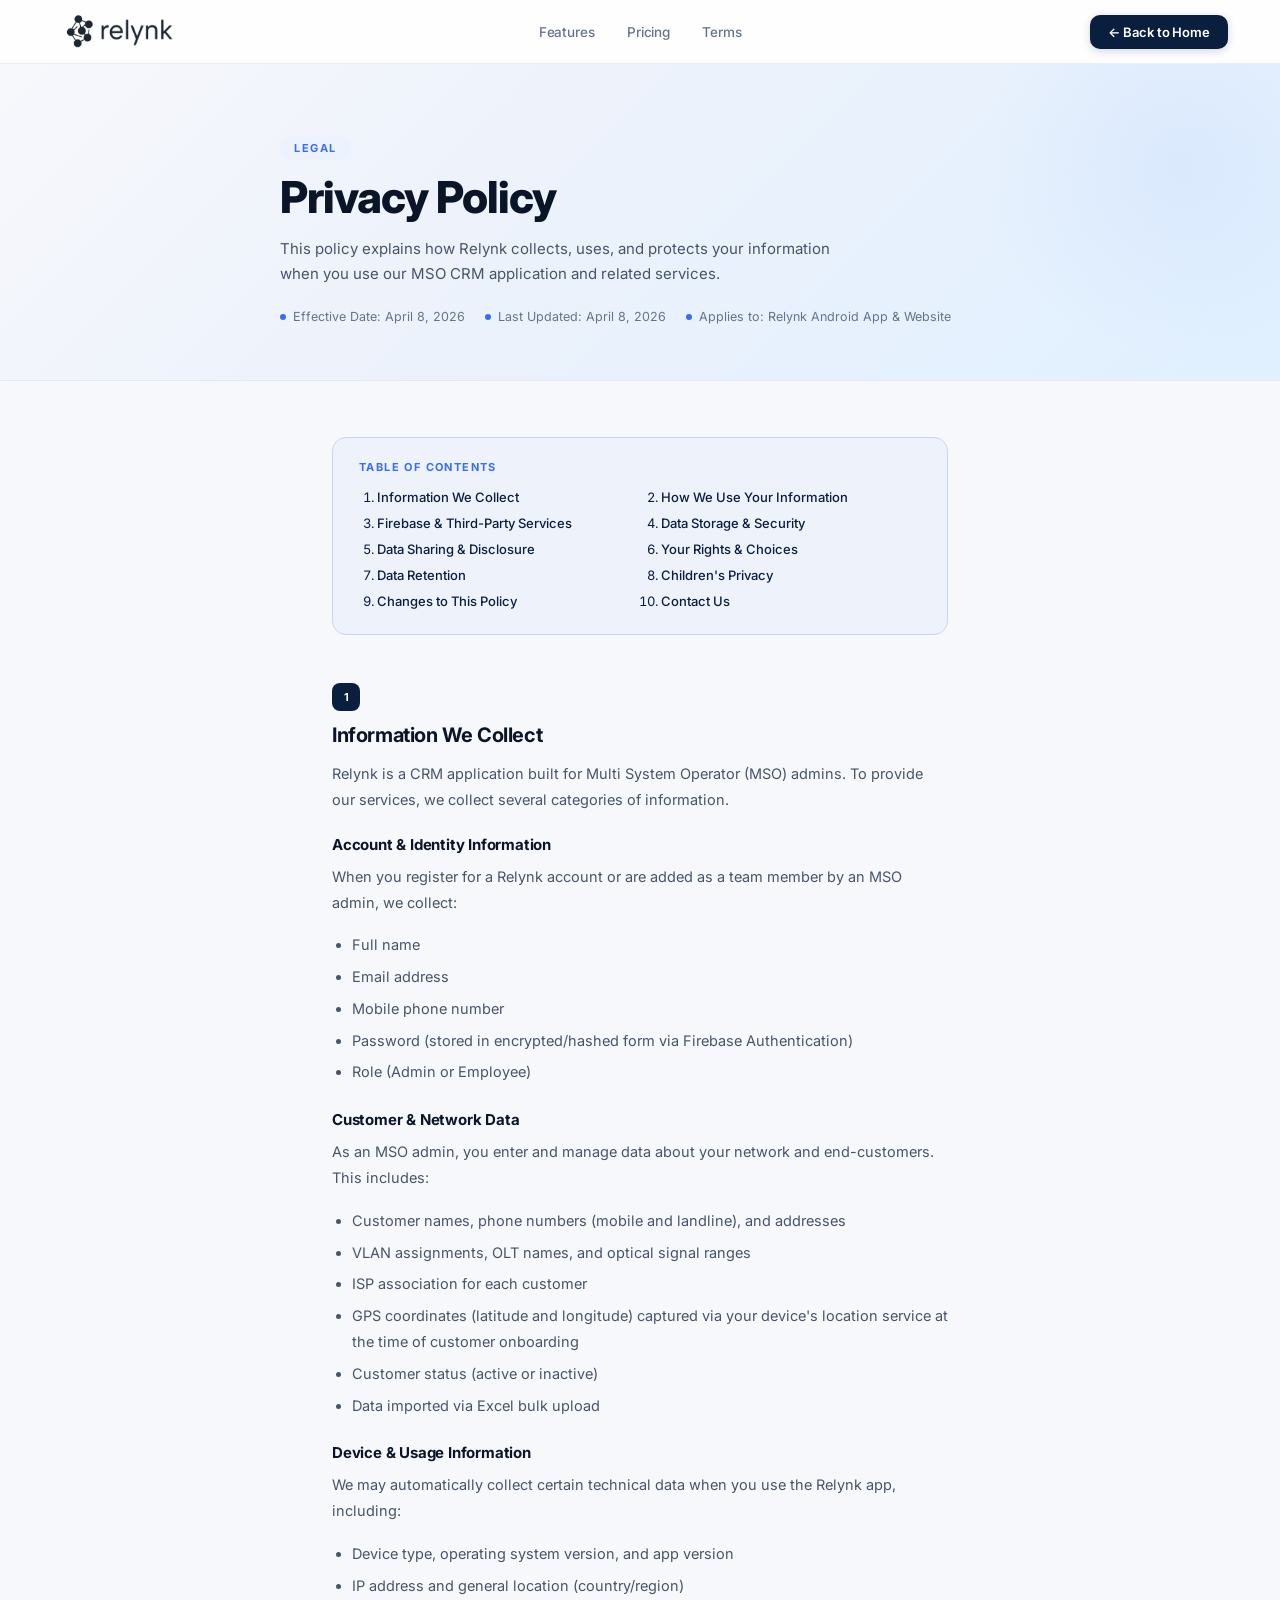
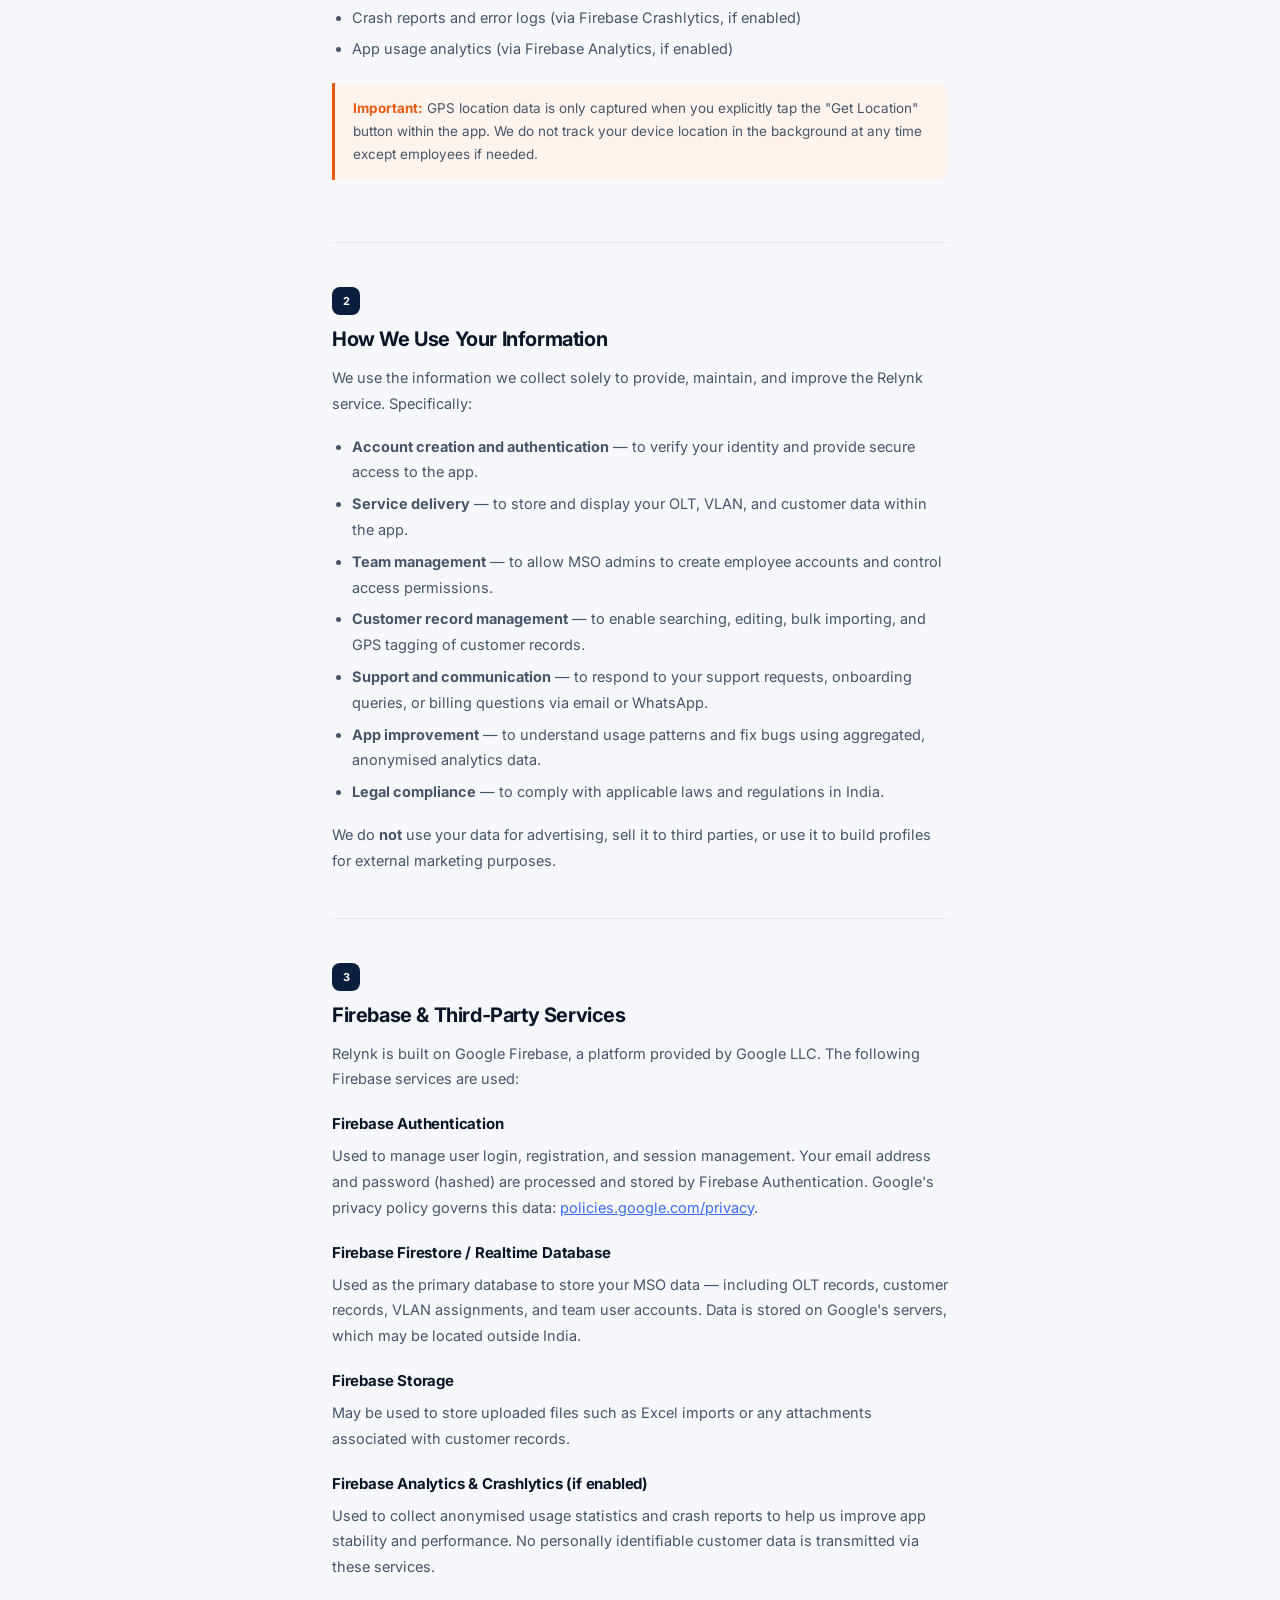
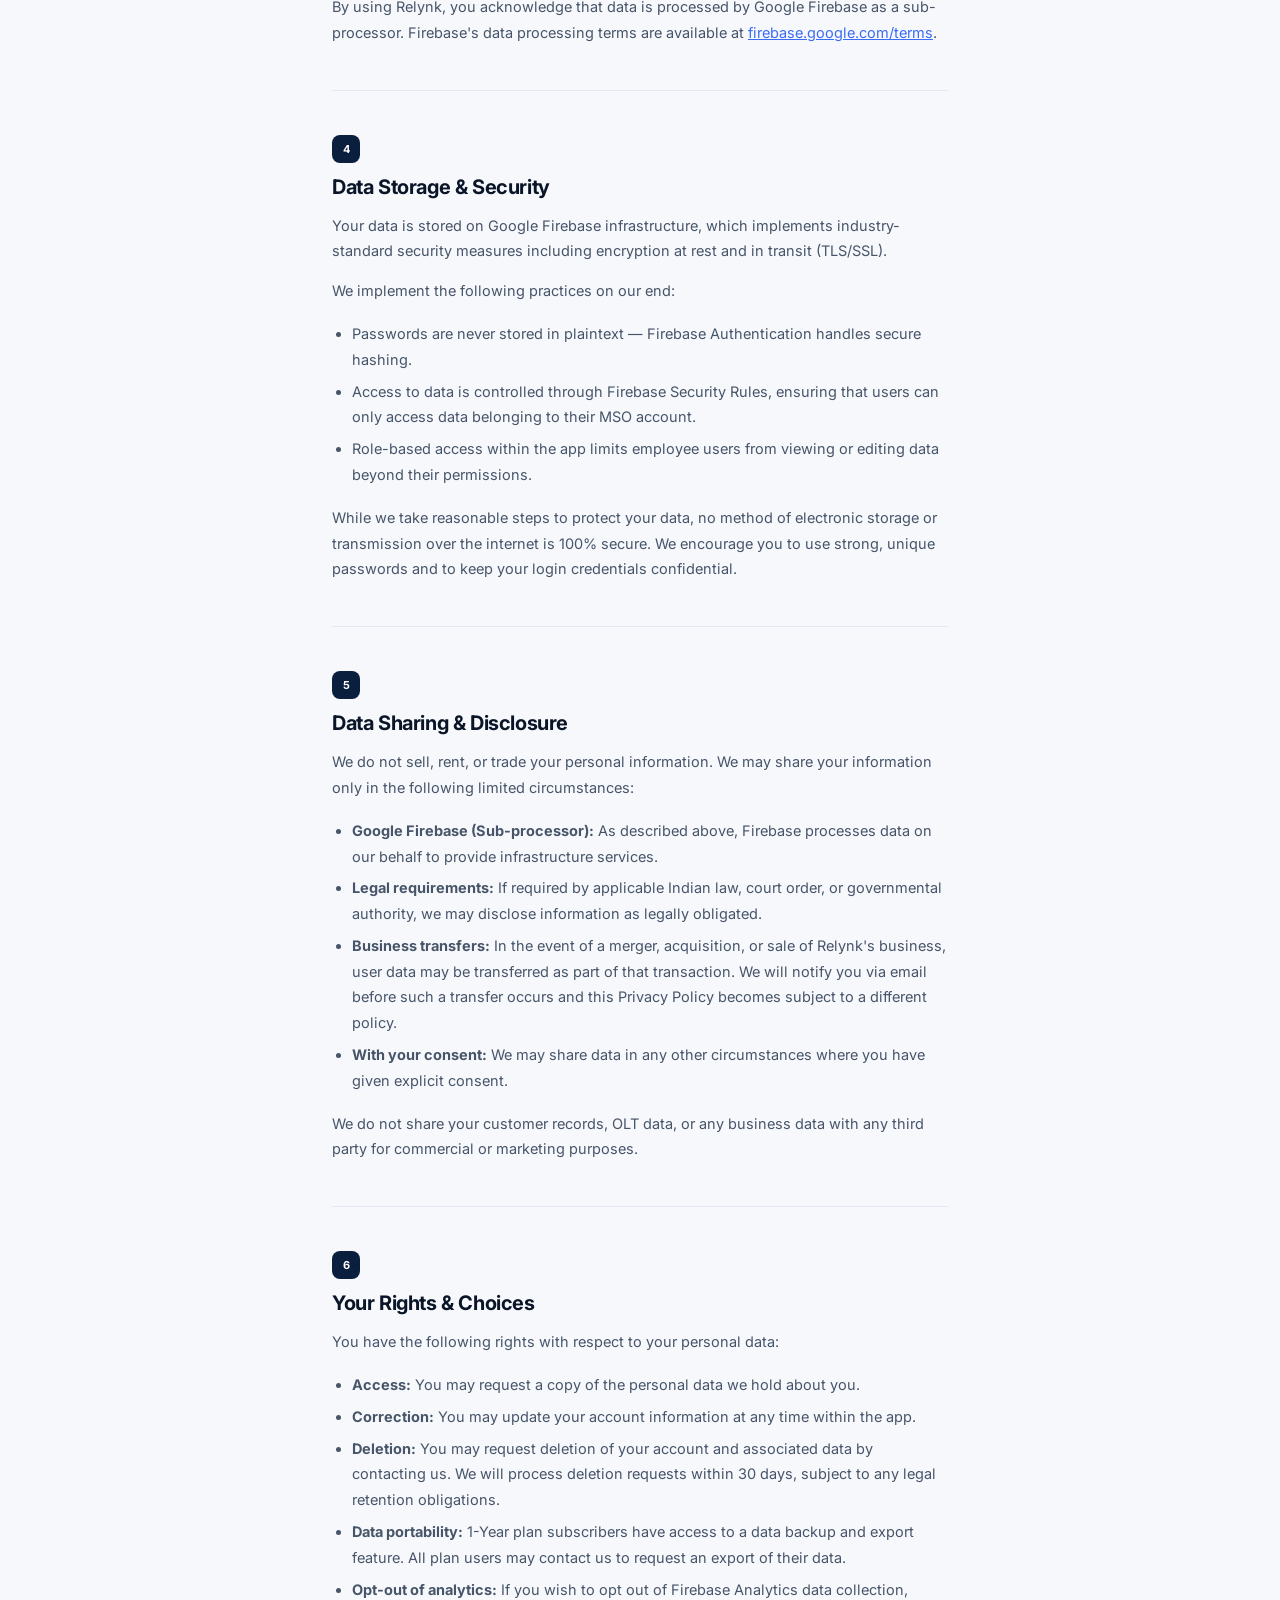
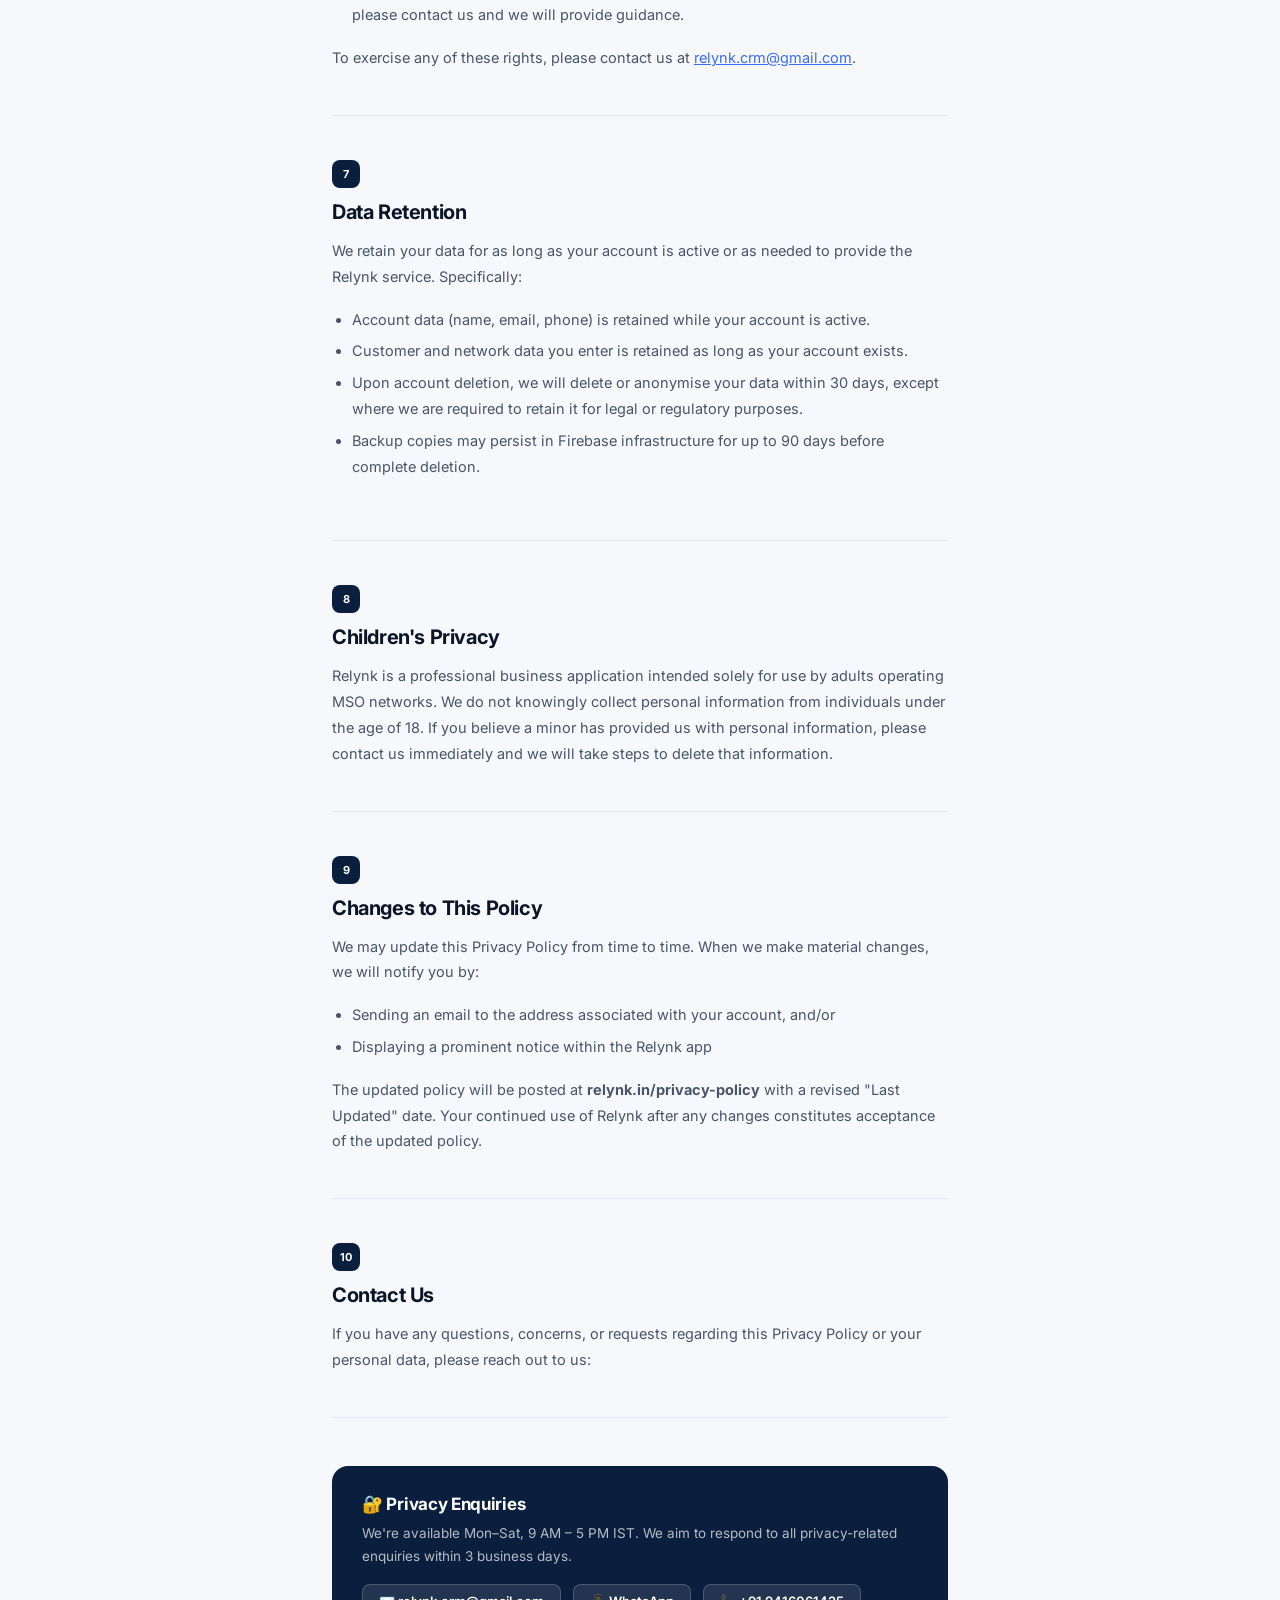
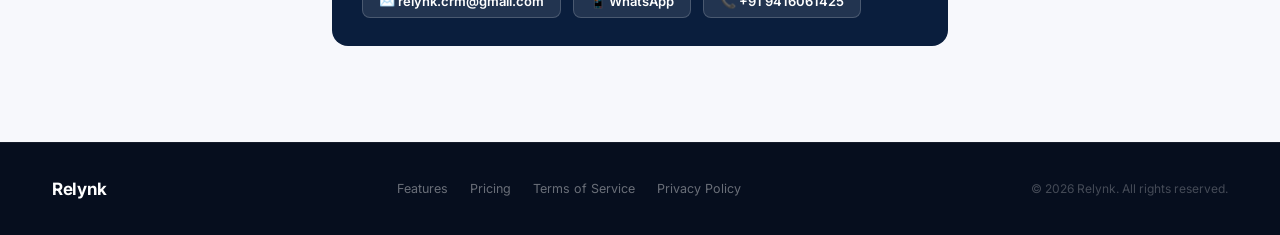
==== commit 63d456a2: "adding term of service" ====
--- a/privacy-policy.html
+++ b/privacy-policy.html
@@ -307,7 +307,7 @@
       </ul>
 
       <div class="policy-highlight">
-        <strong>Important:</strong> GPS location data is only captured when you explicitly tap the "Get Location" button within the app. We do not track your device location in the background at any time.
+        <strong>Important:</strong> GPS location data is only captured when you explicitly tap the "Get Location" button within the app. We do not track your device location in the background at any time except employees if needed.
       </div>
     </div>
 
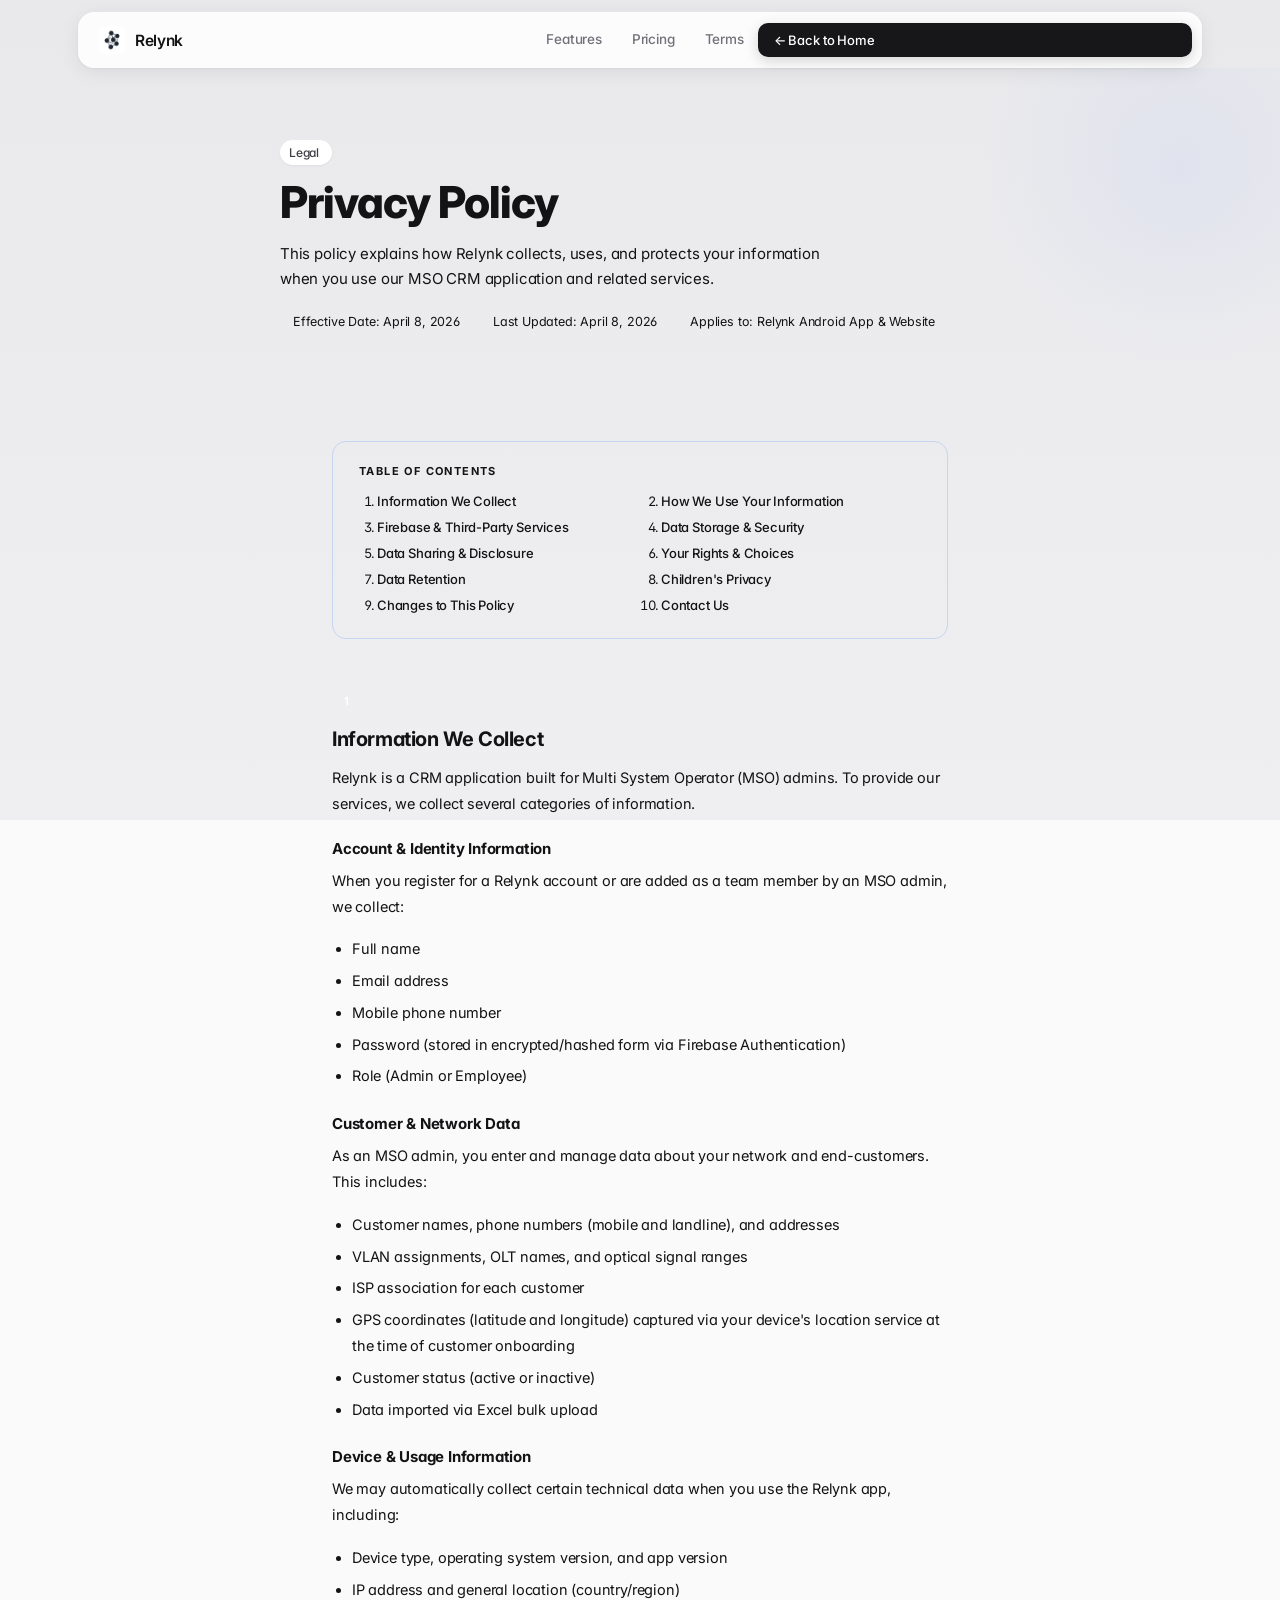
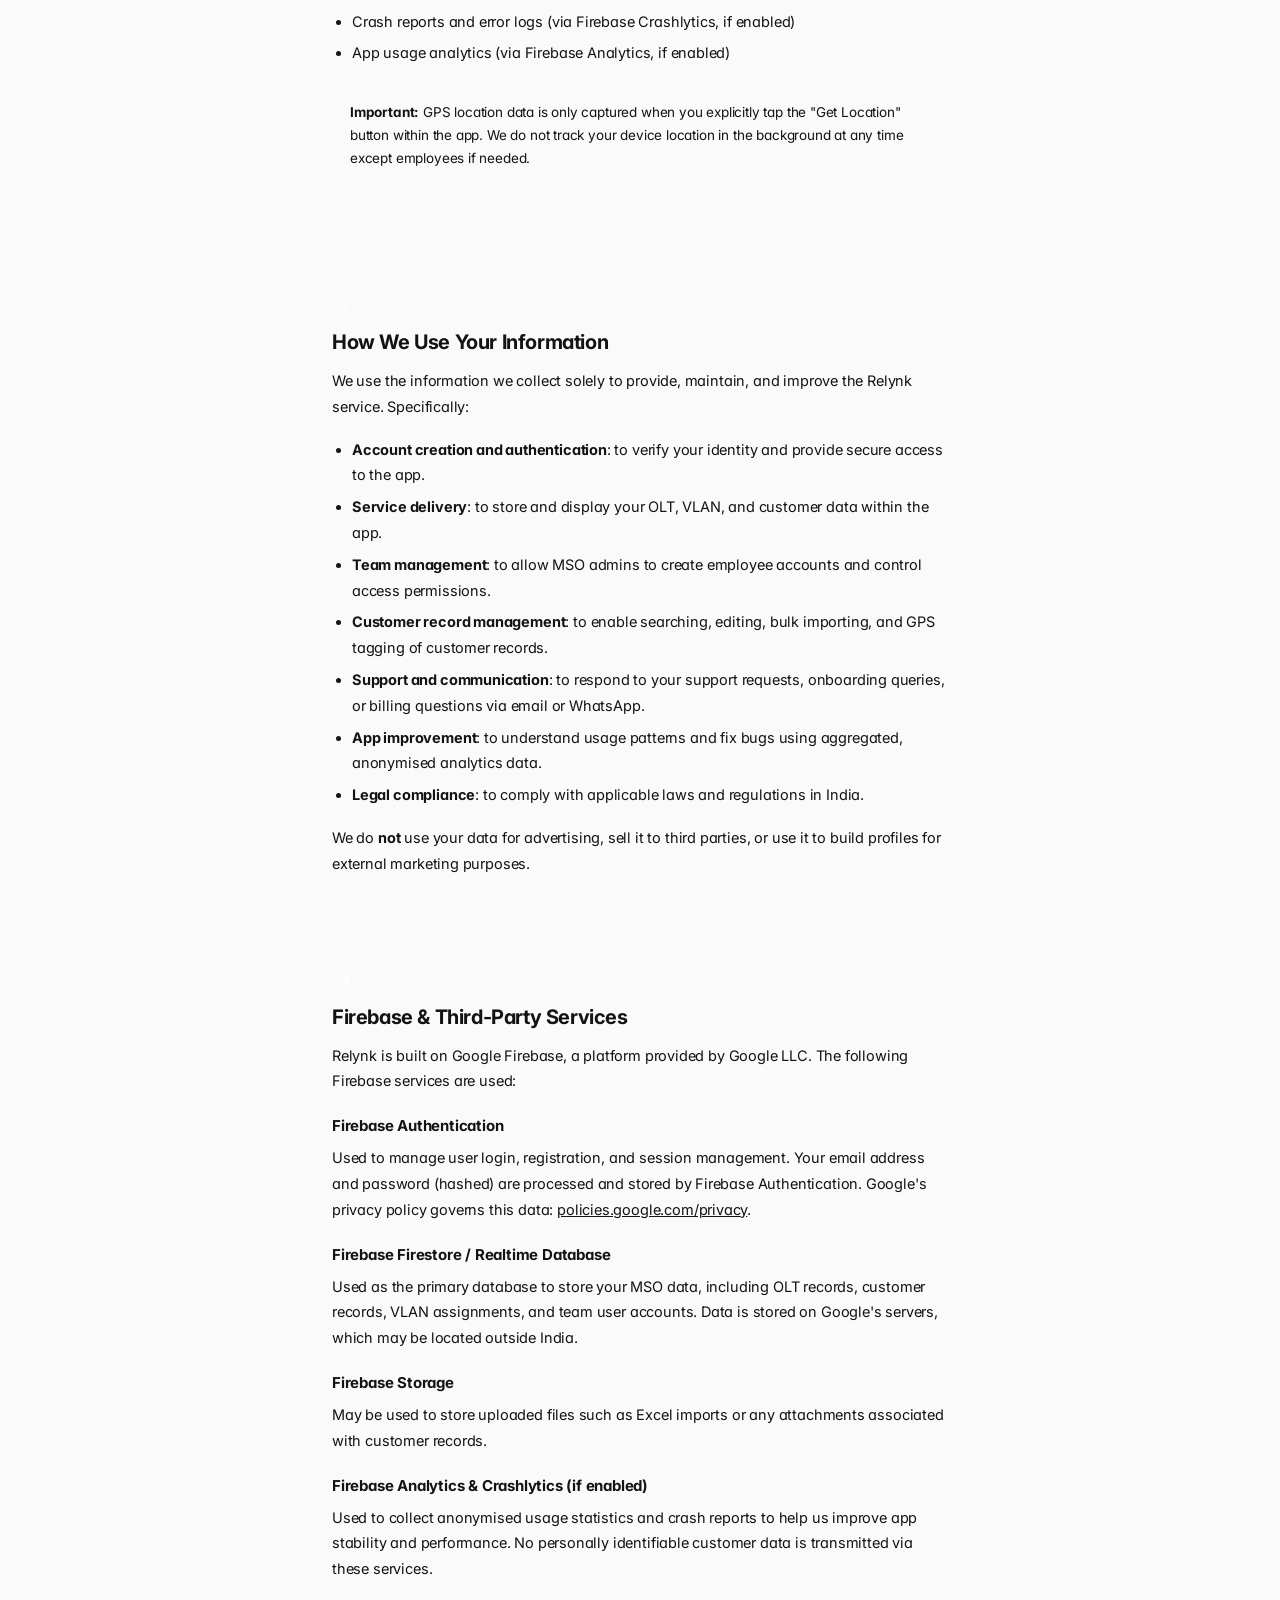
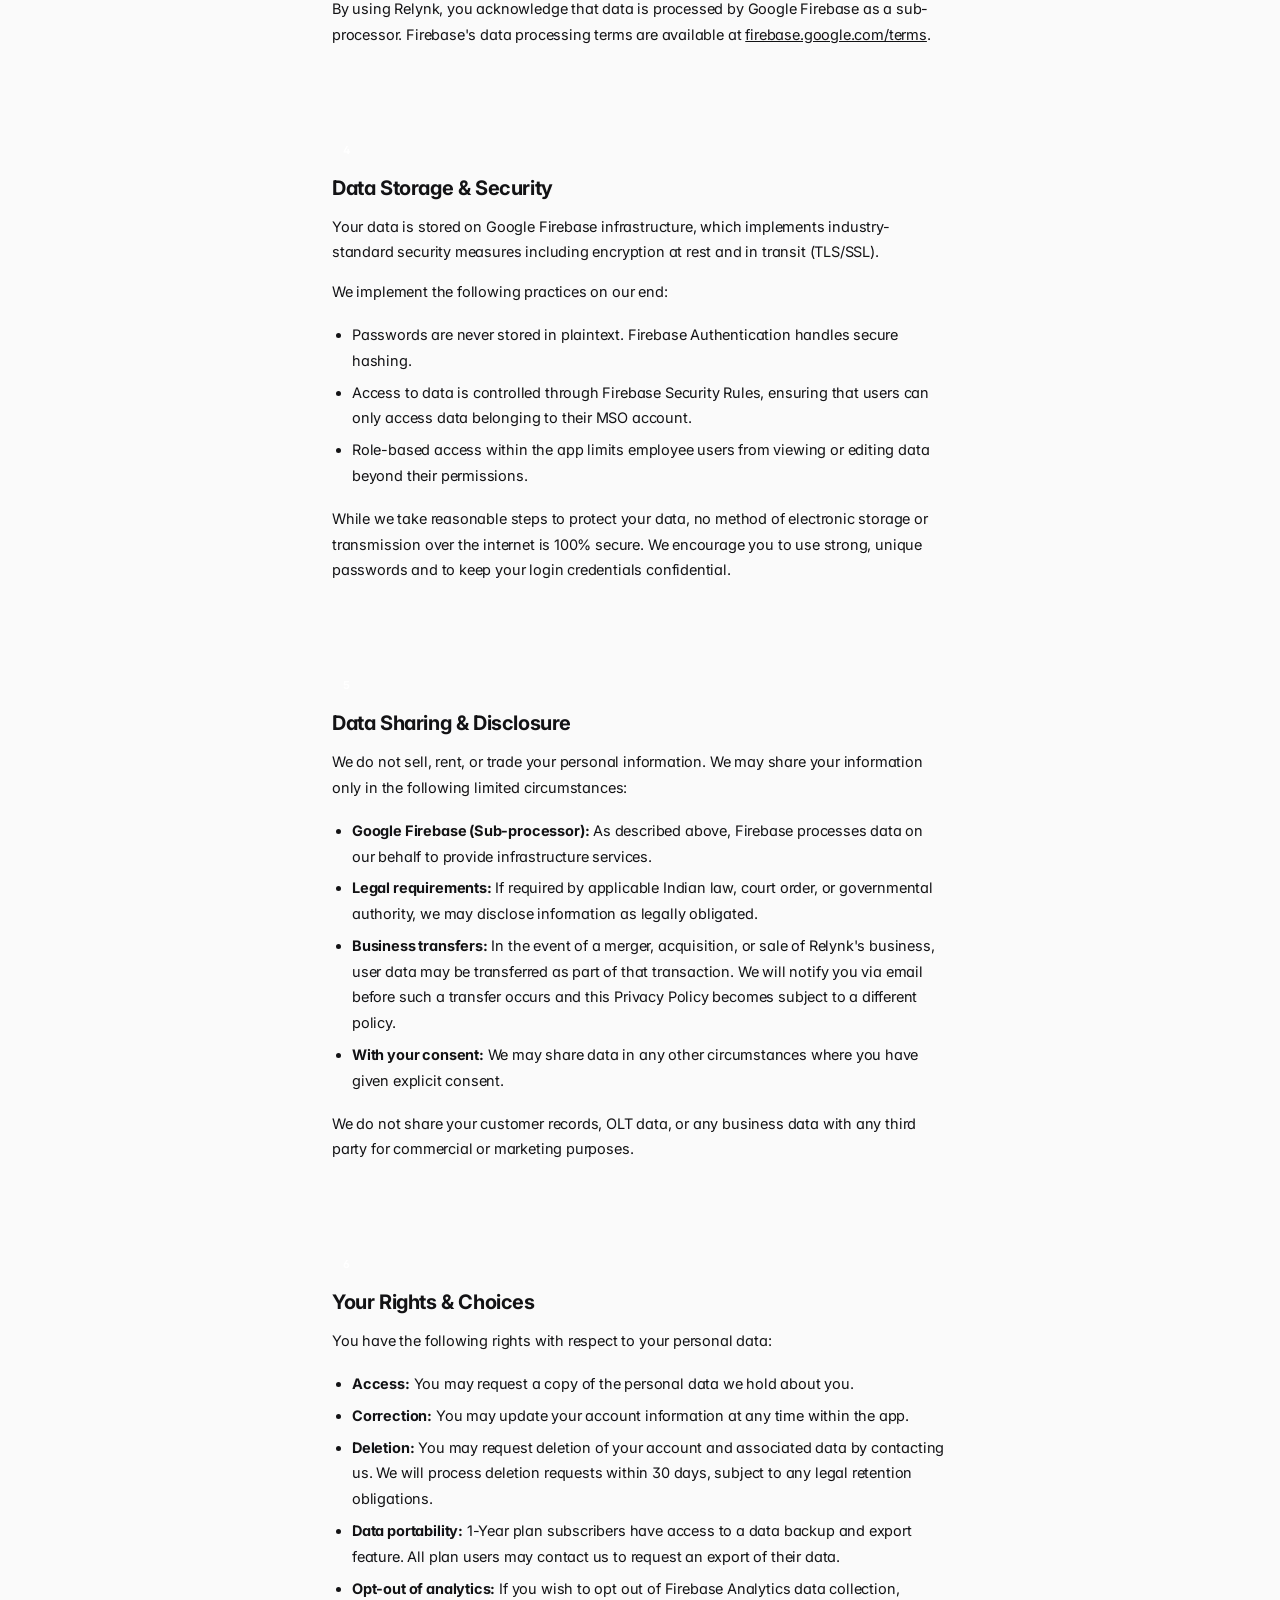
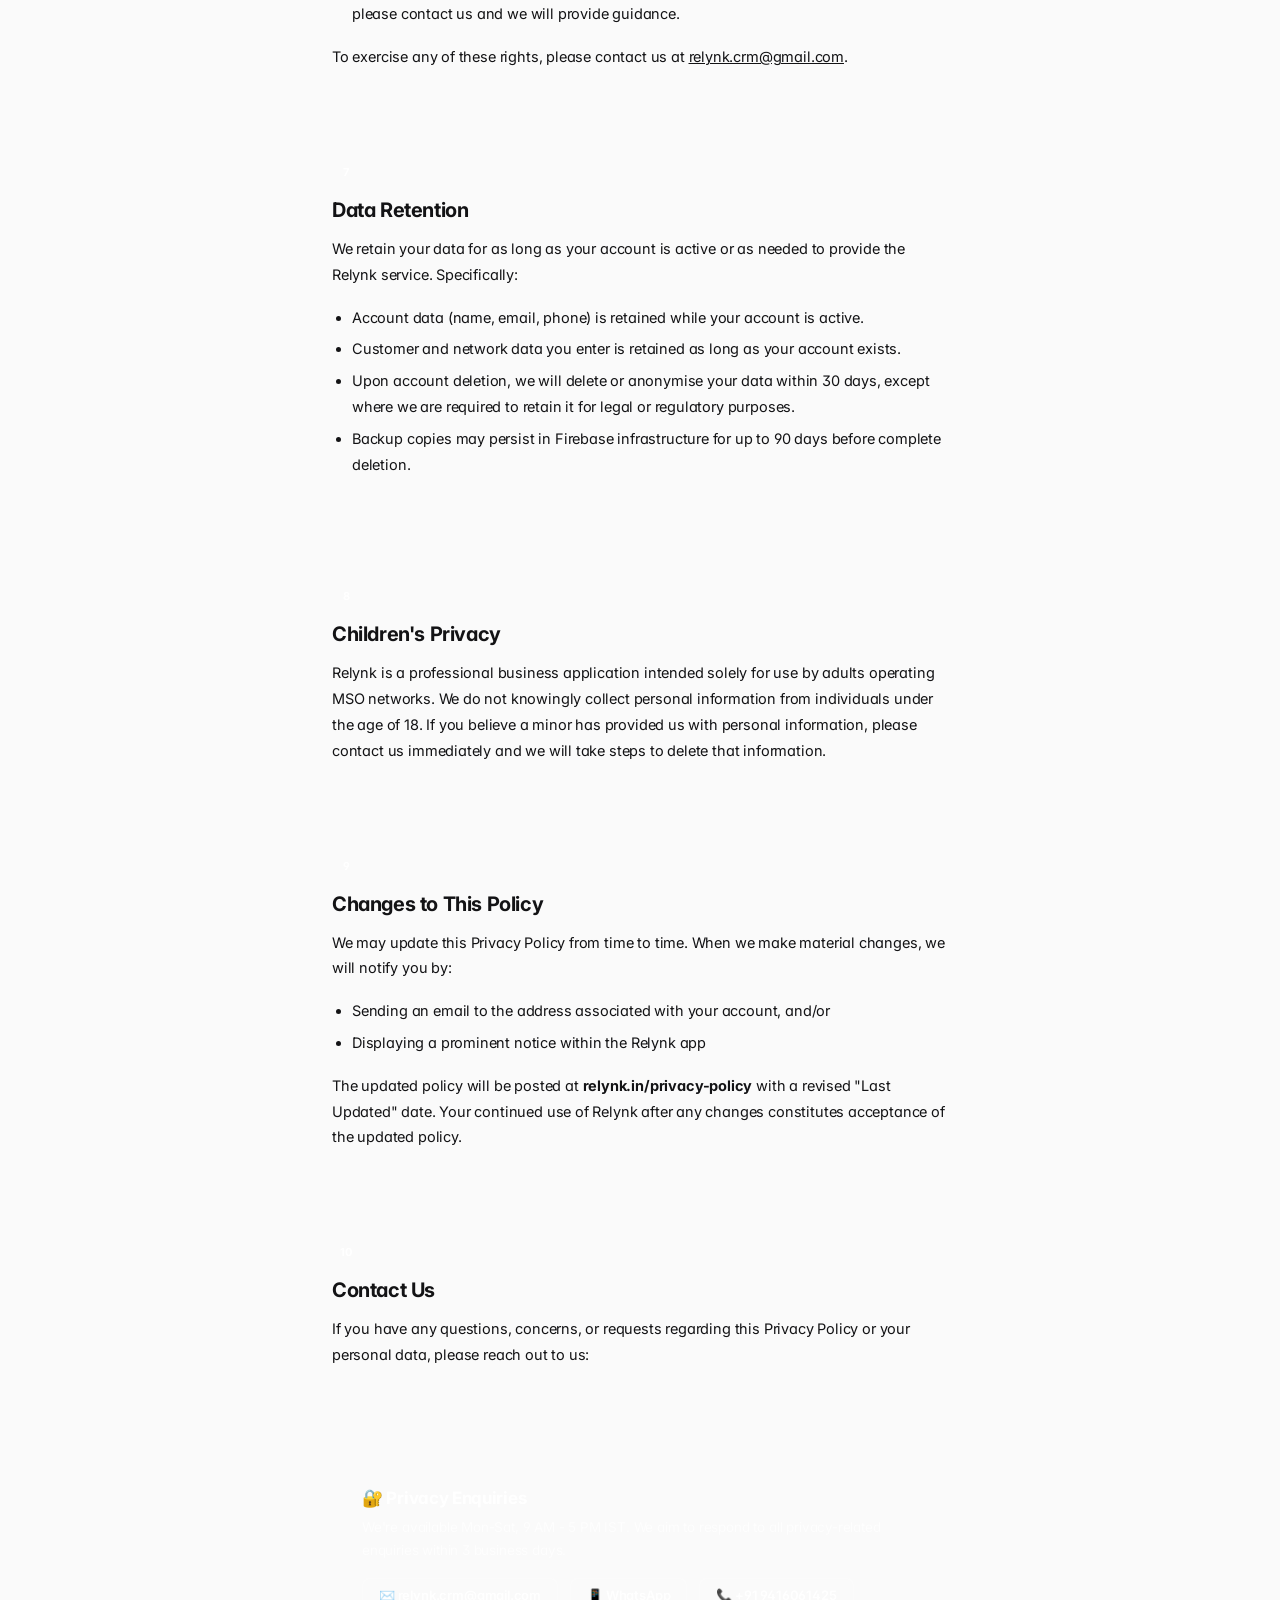
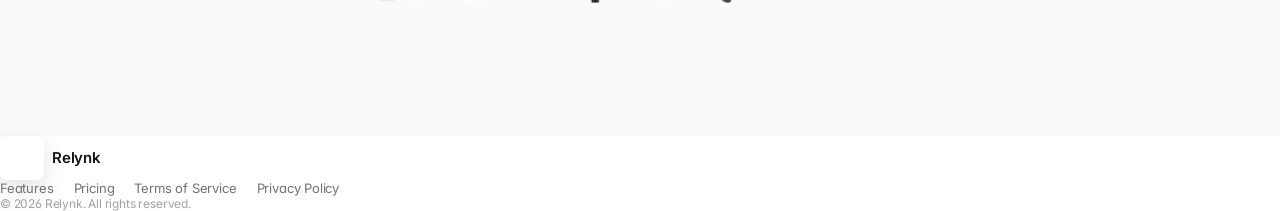
==== commit 790ed4b5: "Update Terms of Service page: minor text adjustments and logo enhancements; add .DS_Store file" ====
--- a/privacy-policy.html
+++ b/privacy-policy.html
@@ -3,7 +3,7 @@
 <head>
   <meta charset="UTF-8" />
   <meta name="viewport" content="width=device-width, initial-scale=1.0" />
-  <title>Privacy Policy — Relynk</title>
+  <title>Privacy Policy - Relynk</title>
   <meta name="description" content="Privacy Policy for Relynk - MSO CRM App">
   <link rel="icon" type="image/x-icon" href="./icon.jpg">
   <link rel="preconnect" href="https://fonts.googleapis.com" />
@@ -217,7 +217,8 @@
   <!-- NAV -->
   <nav>
     <a href="index.html" class="nav-logo">
-      <img src="relynk.svg" alt="Relynk" height="138">
+      <img class="logo-img" src="./icon.png" alt="Relynk logo" />
+      <span class="logo-word">Relynk</span>
     </a>
     <div class="nav-links">
       <a href="index.html#features">Features</a>
@@ -317,13 +318,13 @@
       <h2>How We Use Your Information</h2>
       <p>We use the information we collect solely to provide, maintain, and improve the Relynk service. Specifically:</p>
       <ul>
-        <li><strong>Account creation and authentication</strong> — to verify your identity and provide secure access to the app.</li>
-        <li><strong>Service delivery</strong> — to store and display your OLT, VLAN, and customer data within the app.</li>
-        <li><strong>Team management</strong> — to allow MSO admins to create employee accounts and control access permissions.</li>
-        <li><strong>Customer record management</strong> — to enable searching, editing, bulk importing, and GPS tagging of customer records.</li>
-        <li><strong>Support and communication</strong> — to respond to your support requests, onboarding queries, or billing questions via email or WhatsApp.</li>
-        <li><strong>App improvement</strong> — to understand usage patterns and fix bugs using aggregated, anonymised analytics data.</li>
-        <li><strong>Legal compliance</strong> — to comply with applicable laws and regulations in India.</li>
+        <li><strong>Account creation and authentication</strong>: to verify your identity and provide secure access to the app.</li>
+        <li><strong>Service delivery</strong>: to store and display your OLT, VLAN, and customer data within the app.</li>
+        <li><strong>Team management</strong>: to allow MSO admins to create employee accounts and control access permissions.</li>
+        <li><strong>Customer record management</strong>: to enable searching, editing, bulk importing, and GPS tagging of customer records.</li>
+        <li><strong>Support and communication</strong>: to respond to your support requests, onboarding queries, or billing questions via email or WhatsApp.</li>
+        <li><strong>App improvement</strong>: to understand usage patterns and fix bugs using aggregated, anonymised analytics data.</li>
+        <li><strong>Legal compliance</strong>: to comply with applicable laws and regulations in India.</li>
       </ul>
       <p>We do <strong>not</strong> use your data for advertising, sell it to third parties, or use it to build profiles for external marketing purposes.</p>
     </div>
@@ -338,7 +339,7 @@
       <p>Used to manage user login, registration, and session management. Your email address and password (hashed) are processed and stored by Firebase Authentication. Google's privacy policy governs this data: <a href="https://policies.google.com/privacy" target="_blank" style="color:var(--accent);">policies.google.com/privacy</a>.</p>
 
       <h3>Firebase Firestore / Realtime Database</h3>
-      <p>Used as the primary database to store your MSO data — including OLT records, customer records, VLAN assignments, and team user accounts. Data is stored on Google's servers, which may be located outside India.</p>
+      <p>Used as the primary database to store your MSO data, including OLT records, customer records, VLAN assignments, and team user accounts. Data is stored on Google's servers, which may be located outside India.</p>
 
       <h3>Firebase Storage</h3>
       <p>May be used to store uploaded files such as Excel imports or any attachments associated with customer records.</p>
@@ -356,7 +357,7 @@
       <p>Your data is stored on Google Firebase infrastructure, which implements industry-standard security measures including encryption at rest and in transit (TLS/SSL).</p>
       <p>We implement the following practices on our end:</p>
       <ul>
-        <li>Passwords are never stored in plaintext — Firebase Authentication handles secure hashing.</li>
+        <li>Passwords are never stored in plaintext. Firebase Authentication handles secure hashing.</li>
         <li>Access to data is controlled through Firebase Security Rules, ensuring that users can only access data belonging to their MSO account.</li>
         <li>Role-based access within the app limits employee users from viewing or editing data beyond their permissions.</li>
       </ul>
@@ -434,7 +435,7 @@
     <!-- Contact Box -->
     <div class="policy-contact-box">
       <h3>🔐 Privacy Enquiries</h3>
-      <p>We're available Mon–Sat, 9 AM – 5 PM IST. We aim to respond to all privacy-related enquiries within 3 business days.</p>
+      <p>We're available Mon-Sat, 9 AM - 5 PM IST. We aim to respond to all privacy-related enquiries within 3 business days.</p>
       <div class="policy-contact-links">
         <a class="policy-contact-link" href="mailto:relynk.crm@gmail.com">✉️ relynk.crm@gmail.com</a>
         <a class="policy-contact-link" href="https://wa.me/919416061425" target="_blank">📱 WhatsApp</a>
@@ -446,7 +447,7 @@
 
   <!-- FOOTER -->
   <footer>
-    <div class="fl">Relynk</div>
+    <div class="fl"><img class="logo-img sm" src="./icon.png" alt="Relynk logo" /> Relynk</div>
     <div class="flinks">
       <a href="index.html#features">Features</a>
       <a href="index.html#pricing">Pricing</a>
--- a/style.css
+++ b/style.css
@@ -1,1665 +1,341 @@
-:root {
-  --bg: #f7f8fc;
-  --bg2: #eef1f8;
-  --surface: #ffffff;
-  --border: #e2e8f4;
-  --border2: #c8d0df;
-  --navy: #0a1e3d;
-  --navy-mid: #112d5a;
-  --navy-light: #1a3f7a;
-  --navy-pale: #edf2fb;
-  --navy-glow: rgba(10, 30, 61, 0.18);
-  --accent: #3b6cf5;
-  --accent-dark: #2b54d4;
-  --accent-pale: #edf2ff;
-  --cyan: #0ea5e9;
-  --cyan-pale: #e0f5fe;
-  --orange: #e8590c;
-  --orange-pale: #fff4ed;
-  --green: #16a34a;
-  --green-pale: #ecfdf5;
-  --red: #dc2626;
-  --red-pale: #fef2f2;
-  --purple: #7c3aed;
-  --purple-pale: #f3f0ff;
-  --text: #0a1628;
-  --text-muted: #64748b;
-  --text-dim: #475569;
-  --font: 'Inter', -apple-system, 'Segoe UI', sans-serif;
-  --font-text: 'Inter', -apple-system, 'Segoe UI', sans-serif;
-  --radius: 14px;
-  --shadow-sm: 0 1px 3px rgba(0, 0, 0, 0.04), 0 1px 2px rgba(0, 0, 0, 0.06);
-  --shadow-md: 0 4px 20px rgba(10, 30, 61, 0.07);
-  --shadow-lg: 0 12px 48px rgba(10, 30, 61, 0.10);
-  --shadow-xl: 0 24px 64px rgba(10, 30, 61, 0.14);
-  --gradient-hero: linear-gradient(135deg, #f7f8fc 0%, #edf2fb 40%, #e0f0ff 100%);
-  --gradient-accent: linear-gradient(135deg, #3b6cf5, #0ea5e9);
-  --gradient-cta: linear-gradient(135deg, #0a1e3d 0%, #112d5a 50%, #0c2340 100%);
+:root{
+  --bg:#fafafa;
+  --bg2:#f4f4f5;
+  --canvas:#ececee;
+  --surface:#ffffff;
+  --ink:#131315;
+  --ink2:#3f3f46;
+  --muted:#71717a;
+  --faint:#a1a1aa;
+  --black:#17171a;
+  --black2:#232326;
+  --green-bg:#e6f4ec;
+  --green-tx:#157347;
+  --blue-bg:#e9eefe;
+  --blue-tx:#2f5cbf;
+  --gray-bg:#f0f0f2;
+  --gray-tx:#63636b;
+  --font:'Inter',-apple-system,'Segoe UI',sans-serif;
+  --r-sm:8px; --r-md:12px; --r-lg:16px; --r-xl:20px;
+  --sh-sm:0 1px 2px rgba(0,0,0,.05);
+  --sh-md:0 4px 16px rgba(0,0,0,.06),0 12px 32px rgba(0,0,0,.07);
+  --sh-lg:0 8px 28px rgba(0,0,0,.08),0 24px 64px rgba(0,0,0,.10);
+  --ease:cubic-bezier(.22,1,.36,1);
 }
-
-*,
-*::before,
-*::after {
-  box-sizing: border-box;
-  margin: 0;
-  padding: 0;
+*,*::before,*::after{box-sizing:border-box;margin:0;padding:0;border:0}
+html{scroll-behavior:smooth}
+body{font-family:var(--font);background-color:var(--bg);background-image:linear-gradient(180deg,#e9e9ec 0%,#efeff1 820px,#fafafa 820px,#fafafa 100%);background-repeat:no-repeat;color:var(--ink);-webkit-font-smoothing:antialiased;text-rendering:optimizeLegibility;overflow-x:hidden;font-feature-settings:"cv11","ss01";letter-spacing:-.011em}
+::selection{background:#111;color:#fff}
+a,button,input,textarea{outline:none!important;-webkit-tap-highlight-color:transparent}
+:focus,:focus-visible{outline:none!important}
+button{font-family:inherit}
+
+/* NAV - floating pill, stays sticky site-wide (direct body child) */
+nav{position:sticky;top:12px;z-index:100;max-width:1124px;margin:12px auto 0;padding:0 10px 0 20px;height:56px;background:rgba(255,255,255,.86);backdrop-filter:blur(20px) saturate(180%);-webkit-backdrop-filter:blur(20px) saturate(180%);border:0;border-radius:16px;display:grid;grid-template-columns:1fr auto 1fr;align-items:center;box-shadow:0 4px 20px rgba(0,0,0,.07),0 1px 3px rgba(0,0,0,.05);transition:box-shadow .4s var(--ease),transform .4s var(--ease);width:calc(100% - 56px)}
+nav.scrolled{box-shadow:0 8px 32px rgba(0,0,0,.10),0 2px 8px rgba(0,0,0,.06)}
+.nav-logo{display:flex;align-items:center;gap:9px;text-decoration:none;color:var(--ink);justify-self:start}
+.logo-mark{width:28px;height:28px;background:var(--black);color:#fff;border-radius:8px;display:flex;align-items:center;justify-content:center;font-size:15px;font-weight:700;letter-spacing:-.05em}
+.logo-mark.sm{width:24px;height:24px;font-size:13px;border-radius:7px}
+.logo-img{width:28px;height:28px;border-radius:8px;object-fit:cover;display:block;background:#fff;flex-shrink:0}
+.logo-img.sm{width:24px;height:24px;border-radius:7px}
+.logo-word{font-size:15.5px;font-weight:600;letter-spacing:-.02em}
+.nav-links{display:flex;gap:2px;background:transparent;border:0;border-radius:0;padding:0;justify-self:center}
+.nav-links a{position:relative;font-size:13.5px;font-weight:500;color:var(--muted);text-decoration:none;padding:8px 14px 10px;border-radius:9px;transition:color .25s var(--ease),background .25s var(--ease)}
+.nav-links a::after{content:'';position:absolute;left:14px;right:14px;bottom:4px;height:2px;background:var(--ink);border-radius:2px;transform:scaleX(0);transform-origin:center;transition:transform .35s var(--ease)}
+.nav-links a:hover{color:var(--ink);background:#f1f1f3;box-shadow:none}
+.nav-links a.active{color:var(--ink);background:transparent}
+.nav-links a.active::after{transform:scaleX(1)}
+.nav-right{display:flex;align-items:center;gap:8px;justify-self:end}
+.nav-ghost{background:transparent;border:0;font-family:var(--font);font-size:13px;font-weight:500;color:var(--muted);padding:8px 12px;border-radius:9px;cursor:pointer;transition:all .25s}
+.nav-ghost:hover{color:var(--ink);background:var(--bg2)}
+.btn-dl{background:var(--black);color:#fff;border:0;padding:9px 16px;border-radius:10px;font-size:13px;font-weight:500;font-family:var(--font);display:flex;align-items:center;gap:7px;cursor:pointer;text-decoration:none;transition:all .3s var(--ease);letter-spacing:-.01em;box-shadow:0 4px 14px rgba(0,0,0,.16)}
+.btn-dl:hover{background:var(--black2);transform:translateY(-1px);box-shadow:0 8px 24px rgba(0,0,0,.20)}
+
+/* HERO */
+.hero-section{background:transparent;border:0;position:relative;overflow:visible}
+.hero{max-width:1180px;margin:0 auto;padding:72px 28px 36px;display:grid;grid-template-columns:1.02fr 1fr;gap:48px;align-items:center}
+.hero-badge{display:inline-flex;align-items:center;gap:8px;background:#fff;border:0;border-radius:100px;padding:6px 14px 6px 10px;font-size:12.5px;font-weight:500;color:var(--ink2);margin-bottom:20px;box-shadow:var(--sh-sm);animation:fadeUp .7s var(--ease) both}
+.pulse,.cb-dot{width:7px;height:7px;background:#16a34a;border-radius:50%;position:relative;flex-shrink:0}
+.pulse::after{content:'';position:absolute;inset:-4px;border-radius:50%;border:1.5px solid #16a34a;opacity:.4;animation:ping 2s var(--ease) infinite}
+@keyframes ping{0%{transform:scale(.6);opacity:.6}100%{transform:scale(1.2);opacity:0}}
+@keyframes fadeUp{from{opacity:0;transform:translateY(16px)}to{opacity:1;transform:translateY(0)}}
+.hero h1{font-size:clamp(36px,4.2vw,56px);font-weight:600;line-height:1.02;letter-spacing:-.035em;margin-bottom:18px;animation:fadeUp .7s .08s var(--ease) both;color:var(--ink)}
+.hero-p{font-size:15.5px;color:#52525b;line-height:1.65;margin-bottom:30px;max-width:480px;animation:fadeUp .7s .16s var(--ease) both}
+.hero-actions{display:flex;gap:10px;margin-bottom:32px;animation:fadeUp .7s .24s var(--ease) both}
+.btn-hero{background:var(--black);color:#fff;border:0;padding:13px 22px;border-radius:11px;font-size:14px;font-weight:500;font-family:var(--font);display:inline-flex;align-items:center;gap:8px;text-decoration:none;transition:all .35s var(--ease);box-shadow:0 4px 16px rgba(0,0,0,.16)}
+.btn-hero:hover{transform:translateY(-2px);box-shadow:0 10px 28px rgba(0,0,0,.22);background:#000}
+.btn-ghost{background:#fff;border:0;color:var(--ink);padding:13px 20px;border-radius:11px;font-size:14px;font-weight:500;font-family:var(--font);display:inline-flex;align-items:center;gap:8px;cursor:pointer;transition:all .35s var(--ease);box-shadow:var(--sh-sm)}
+.btn-ghost:hover{transform:translateY(-2px);box-shadow:var(--sh-md)}
+.hero-meta{display:flex;align-items:center;gap:12px;animation:fadeUp .7s .32s var(--ease) both}
+.avatars{display:flex}
+.av{width:30px;height:30px;border-radius:50%;background:#fff;border:0;margin-left:-8px;font-size:11px;font-weight:600;color:var(--ink2);display:flex;align-items:center;justify-content:center;box-shadow:0 0 0 2px #ececee,var(--sh-sm)}
+.av:first-child{margin-left:0}
+.av:nth-child(2){background:#f4f4f5}.av:nth-child(3){background:#e9e9eb}.av:nth-child(4){background:var(--black);color:#fff}
+.trust-txt{font-size:13px;color:var(--muted)}
+.trust-txt strong{color:var(--ink);font-weight:600}
+.trust-txt span{display:block;font-size:12px;color:var(--faint)}
+
+/* App window */
+.hero-right{position:relative;animation:fadeUp .9s .2s var(--ease) both}
+.app-window{background:#fff;border:0;border-radius:18px;box-shadow:var(--sh-lg);overflow:hidden;position:relative}
+.aw-top{display:flex;align-items:center;gap:14px;padding:12px 16px;border:0;background:#fcfcfc}
+.traffic{display:flex;gap:6px}
+.traffic i{width:10px;height:10px;border-radius:50%;background:#e4e4e7;display:block}
+.traffic i:first-child{background:#ff5f57}.traffic i:nth-child(2){background:#febc2e}.traffic i:nth-child(3){background:#28c840}
+.aw-tabs{display:flex;gap:14px;font-size:13px}
+.aw-tabs .active{font-weight:600;color:var(--ink);border-bottom:2px solid var(--ink);padding-bottom:11px;margin-bottom:-12px}
+.aw-tabs .dim{color:var(--faint)}
+.aw-btn{margin-left:auto;background:var(--black);color:#fff;font-size:12px;font-weight:500;padding:7px 12px;border-radius:8px}
+.aw-stats{display:grid;grid-template-columns:1fr 1fr 1fr;padding:16px;border:0;background:#fff}
+.aws{padding:0 14px;border:0}
+.aws:first-child{padding-left:0}.aws:last-child{border:0;padding-right:0}
+.aws-label{font-size:12px;color:var(--muted);display:flex;align-items:center;gap:4px}
+.aws-label .up{font-size:11px;background:var(--green-bg);color:var(--green-tx);width:16px;height:16px;border-radius:5px;display:inline-flex;align-items:center;justify-content:center}
+.aws-val{font-size:26px;font-weight:500;letter-spacing:-.03em;margin:4px 0 6px}
+.aws-val small{font-size:12px;color:var(--faint);font-weight:500}
+.spark{width:100%;height:26px}
+.spark.lg{height:32px;margin-top:4px}
+.meter{height:14px;position:relative;margin-top:14px}
+.meter::before{content:'';position:absolute;top:6px;left:0;right:0;height:2px;background:repeating-linear-gradient(90deg,#e2e2e6 0 2px,transparent 2px 5px);border-radius:2px}
+.meter-fill{position:absolute;top:6px;left:0;height:2px;background:#111;border-radius:2px}
+.meter-dot{position:absolute;top:1px;width:7px;height:12px;background:#111;clip-path:polygon(50% 100%,0 0,100% 0);transform:translateX(-50%)}
+.meter.lg{margin-top:18px}
+.aw-toolbar{display:flex;align-items:center;gap:16px;padding:11px 16px;border:0;font-size:13px;background:#fafafa}
+.tool{display:inline-flex;align-items:center;gap:6px;font-weight:500}
+.tool.dim{color:var(--faint);font-weight:400}
+.tool.right{margin-left:auto}
+.aw-table-head{display:grid;grid-template-columns:1fr 1fr auto;padding:10px 16px;font-size:10.5px;font-weight:600;letter-spacing:.08em;text-transform:uppercase;color:var(--faint);border:0;background:#fafafa}
+.aw-row{display:grid;grid-template-columns:20px 28px 1fr auto;align-items:center;gap:8px;padding:10px 16px;border:0;font-size:13px;transition:background .25s}
+.aw-row:hover{background:#fafafa}
+.aw-row.selected{background:#f1f1f3;border:0}
+.chk{width:15px;height:15px;border:0;border-radius:5px;display:inline-flex;align-items:center;justify-content:center;background:#e4e4e7}
+.chk.on{background:#111}
+.avatar-sm{width:26px;height:26px;border-radius:50%;background:#f0f0f2;border:0;font-size:9.5px;font-weight:600;display:flex;align-items:center;justify-content:center;color:#52525b}
+.rname{font-weight:500;letter-spacing:-.01em}
+.rname em{display:block;font-style:normal;font-weight:400;font-size:11.5px;color:var(--faint)}
+.pill{font-size:11px;font-weight:500;padding:3px 9px;border-radius:6px;white-space:nowrap;letter-spacing:-.01em;border:0}
+.pill.green{background:var(--green-bg);color:var(--green-tx)}
+.pill.blue{background:var(--blue-bg);color:var(--blue-tx)}
+.pill.gray{background:var(--gray-bg);color:var(--gray-tx)}
+.aw-foot{padding:12px;display:flex;justify-content:center;background:linear-gradient(180deg,transparent,#fafafa)}
+.sel-bar{background:#131315;color:#e4e4e7;font-size:12px;padding:9px 18px;border-radius:100px;display:flex;align-items:center;gap:10px;box-shadow:0 8px 24px rgba(0,0,0,.22)}
+.sel-bar .x{width:20px;height:20px;background:#27272a;border-radius:50%;display:inline-flex;align-items:center;justify-content:center;font-size:11px}
+.divline{width:1px;height:14px;background:#3f3f46}
+.mini-card{position:absolute;background:rgba(255,255,255,.94);backdrop-filter:blur(12px);border:0;border-radius:14px;box-shadow:var(--sh-md);padding:10px 12px;display:flex;align-items:center;gap:10px;font-size:12px}
+.mini-card.mc1{left:-28px;bottom:92px}
+.mini-card.mc2{right:-16px;top:64px}
+.mini-ico{width:32px;height:32px;background:#f1f1f3;border:0;border-radius:9px;display:flex;align-items:center;justify-content:center}
+.mini-t{font-weight:600;font-size:12px}
+.mini-s{color:var(--muted);font-size:11px}
+.float-slow{animation:floaty 7s ease-in-out infinite}
+.float-med{animation:floaty 5.5s .6s ease-in-out infinite}
+.float-fast{animation:floaty 5s 1s ease-in-out infinite}
+@keyframes floaty{0%,100%{transform:translateY(0)}50%{transform:translateY(-8px)}}
+.logo-strip{max-width:1180px;margin:0 auto;padding:18px 28px 26px;display:flex;align-items:center;justify-content:center;gap:20px;font-size:11px;font-weight:600;letter-spacing:.12em;color:#8e8e96}
+.logo-strip i{width:3px;height:3px;background:#c4c4c9;border-radius:50%}
+
+/* Sections */
+.section{max-width:1180px;margin:0 auto;padding:88px 28px}
+.section-wrap{background:var(--bg2);border:0}
+.sec-head{max-width:560px;margin-bottom:44px}
+.sec-head.center{text-align:center;margin-left:auto;margin-right:auto}
+.center-p{margin-left:auto;margin-right:auto}
+.section-tag{display:inline-flex;align-items:center;gap:7px;font-size:12px;font-weight:500;color:var(--ink2);background:#fff;border:0;border-radius:100px;padding:5px 13px 5px 9px;margin-bottom:16px;box-shadow:var(--sh-sm)}
+.section-tag span{width:6px;height:6px;background:var(--ink);border-radius:50%;display:inline-block}
+.section-title{font-size:clamp(28px,3.2vw,40px);font-weight:600;letter-spacing:-.032em;line-height:1.08;margin-bottom:14px}
+.section-sub{font-size:15px;color:var(--muted);line-height:1.65}
+.fg{display:grid;grid-template-columns:repeat(3,1fr);gap:14px}
+.fc{background:#fff;border:0;border-radius:var(--r-lg);padding:26px;transition:all .45s var(--ease);box-shadow:var(--sh-sm)}
+.fc:hover{transform:translateY(-4px);box-shadow:var(--sh-md)}
+.fi{width:40px;height:40px;background:#f1f1f3;border:0;border-radius:11px;display:flex;align-items:center;justify-content:center;margin-bottom:16px;color:var(--ink)}
+.ft{font-size:14.5px;font-weight:600;letter-spacing:-.02em;margin-bottom:7px}
+.fd{font-size:13.5px;color:var(--muted);line-height:1.6}
+
+/* Dashboard */
+.dash-wrap{background:#fff;border:0;border-radius:var(--r-xl);box-shadow:var(--sh-lg);overflow:hidden}
+.dash-bar{display:flex;align-items:center;gap:12px;padding:12px 18px;border:0;background:#fafafa}
+.dash-title{font-size:12.5px;color:var(--muted)}
+.dash-right{margin-left:auto}
+.dg{display:grid;grid-template-columns:1.2fr 1fr 1fr;gap:0}
+.mc{padding:24px;border:0}
+.mc:last-child{border:0}
+.mc-top{display:flex;align-items:center;justify-content:space-between;margin-bottom:6px}
+.mc-label{font-size:13px;color:var(--muted)}
+.up{font-size:11px;background:var(--green-bg);color:var(--green-tx);width:18px;height:18px;border-radius:6px;display:inline-flex;align-items:center;justify-content:center}
+.mc-v{font-size:38px;font-weight:500;letter-spacing:-.04em;line-height:1}
+.mc-sub{font-size:12.5px;color:var(--faint);margin-top:6px}
+.olt-dots{display:flex;gap:4px;margin-top:18px}
+.olt-dots i{width:100%;height:14px;background:#f0f0f2;border-radius:3px;flex:1}
+.olt-dots i.on{background:#18181b}
+.bar-scale{height:8px;margin-top:10px;background:repeating-linear-gradient(90deg,#e8e8ec 0 2px,transparent 2px 6px);opacity:.7;border-radius:2px}
+
+/* Split */
+.split{display:grid;grid-template-columns:1fr 1fr;gap:56px;align-items:center}
+.si h3{font-size:26px;font-weight:600;letter-spacing:-.028em;margin-bottom:12px;line-height:1.15}
+.si p{font-size:14.5px;color:var(--muted);line-height:1.68;margin-bottom:22px}
+.bullets{display:flex;flex-direction:column;gap:10px}
+.bul{display:flex;align-items:center;gap:10px;font-size:13.5px;color:var(--ink2)}
+.check{width:18px;height:18px;background:var(--black);border-radius:50%;display:inline-flex;align-items:center;justify-content:center;flex-shrink:0}
+.stat-row{display:flex;gap:28px;margin-top:26px;padding-top:22px;border:0}
+.stat-row strong{display:block;font-size:20px;font-weight:600;letter-spacing:-.02em}
+.stat-row span{font-size:12px;color:var(--muted)}
+.mk{background:#fff;border:0;border-radius:var(--r-lg);overflow:hidden;box-shadow:var(--sh-md)}
+.mk-bar{background:#fafafa;border:0;padding:13px 16px;display:flex;align-items:center;justify-content:space-between}
+.mk-title{font-size:14px;font-weight:600;display:flex;align-items:center;gap:8px}
+.count{font-size:11px;background:#efeff1;border:0;padding:2px 8px;border-radius:100px;color:var(--muted);font-weight:500}
+.mk-actions{display:flex;gap:8px;align-items:center}
+.icon-btn{width:30px;height:30px;background:#f1f1f3;border:0;border-radius:8px;display:flex;align-items:center;justify-content:center;color:var(--muted)}
+.mk-fab{width:30px;height:30px;background:var(--black);border-radius:8px;display:flex;align-items:center;justify-content:center;font-size:17px;color:#fff;box-shadow:0 4px 12px rgba(0,0,0,.18)}
+.mk-search{margin:12px;background:#f4f4f5;border:0;border-radius:9px;padding:9px 12px;font-size:12.5px;color:var(--faint);display:flex;align-items:center;gap:8px}
+.mk-item{margin:6px 12px;background:#f7f7f8;border:0;border-radius:11px;padding:11px 12px;display:flex;align-items:center;gap:11px;transition:all .3s var(--ease);cursor:default}
+.mk-item:hover{background:#fff;transform:translateX(2px);box-shadow:var(--sh-sm)}
+.mk-ico{width:32px;height:32px;background:#fff;border:0;border-radius:9px;display:flex;align-items:center;justify-content:center;flex-shrink:0;color:var(--ink2);box-shadow:var(--sh-sm)}
+.mk-name{font-size:13px;font-weight:600}
+.mk-sub{font-size:11.5px;color:var(--muted);margin-top:1px}
+.mk-item .pill{margin-left:auto}
+
+/* Form */
+.fm{background:#fff;border:0;border-radius:var(--r-lg);padding:22px;box-shadow:var(--sh-md)}
+.fh{display:flex;align-items:center;gap:11px;margin-bottom:16px}
+.fh-ico{width:38px;height:38px;border-radius:50%;background:#f0f0f2;border:0;display:flex;align-items:center;justify-content:center;font-size:12px;font-weight:700}
+.fh-ico.dark{background:var(--black);color:#fff}
+.fh h4{font-size:13.5px;font-weight:600}
+.fh p{font-size:11.5px;color:var(--muted)}
+.fh .pill{margin-left:auto}
+.ff{background:#f6f6f7;border:0;border-radius:10px;padding:10px 12px;margin-bottom:7px;display:flex;align-items:center;gap:10px;font-size:13px}
+.flabel{font-size:11px;font-weight:600;text-transform:uppercase;letter-spacing:.07em;color:var(--faint);min-width:52px}
+.fv{color:var(--ink);font-weight:500}
+.ff .pill,.ff .chev{margin-left:auto}
+.chev{color:var(--faint)}
+.gps-row{display:flex;gap:8px;margin-bottom:7px}
+.ff.grow{flex:1;margin-bottom:0}
+.gps-btn{background:var(--black);color:#fff;border-radius:9px;padding:10px 14px;font-size:12.5px;font-weight:500;white-space:nowrap;cursor:default;display:flex;align-items:center}
+.fsub{background:var(--black);color:#fff;border-radius:10px;padding:12px;text-align:center;font-size:13.5px;font-weight:500;margin-top:12px;cursor:pointer;transition:all .3s var(--ease);box-shadow:0 4px 14px rgba(0,0,0,.14)}
+.fsub:hover{background:#000;transform:translateY(-1px);box-shadow:0 8px 22px rgba(0,0,0,.18)}
+.manage{margin-top:16px;padding-top:14px;border:0}
+.manage-h{font-size:12.5px;font-weight:600;margin-bottom:10px}
+.manage-h span{color:var(--faint);font-weight:400}
+.u-row{display:flex;align-items:center;gap:9px;padding:9px 8px;border:0;border-radius:10px;font-size:13px}
+.u-row:hover{background:#f7f7f8}
+.u-row:last-child{border:0}
+
+/* Settings mock */
+.sm{background:#fff;border:0;border-radius:var(--r-lg);padding:22px;box-shadow:var(--sh-md)}
+.sm-head{font-size:14px;font-weight:600;margin-bottom:14px;display:flex;align-items:center;justify-content:space-between}
+.ss-row{display:grid;grid-template-columns:1fr 1fr;gap:10px;margin-bottom:18px}
+.ss-card{background:#f7f7f8;border:0;border-radius:11px;padding:14px;display:flex;align-items:flex-start;justify-content:space-between}
+.ss-v{font-size:24px;font-weight:500;letter-spacing:-.03em}
+.ss-l{font-size:11px;color:var(--muted)}
+.sg-t{font-size:12.5px;font-weight:600}
+.sg-s{font-size:11.5px;color:var(--muted);margin-bottom:8px}
+.s-item{background:#f7f7f8;border:0;border-radius:10px;padding:10px 12px;display:flex;align-items:center;gap:10px;margin-bottom:6px;transition:all .3s var(--ease)}
+.s-item:hover{background:#fff;box-shadow:var(--sh-sm)}
+.s-ico{width:30px;height:30px;background:#fff;border:0;border-radius:8px;display:flex;align-items:center;justify-content:center;color:var(--ink2);box-shadow:var(--sh-sm)}
+.s-n{font-size:12.5px;font-weight:600}
+.s-s{font-size:11px;color:var(--muted)}
+.s-a{margin-left:auto;color:var(--faint)}
+
+/* Pricing */
+.pg{display:grid;grid-template-columns:1fr 1fr;gap:16px;max-width:700px;margin:0 auto}
+.pc{background:#fff;border:0;border-radius:20px;padding:32px;transition:all .45s var(--ease);position:relative;box-shadow:var(--sh-md)}
+.pc:hover{box-shadow:var(--sh-lg);transform:translateY(-4px)}
+.pc.best{background:var(--black);color:#fff;border:0;box-shadow:0 20px 60px rgba(0,0,0,.22)}
+.pc.best .pp{color:#a1a1aa}.pc.best .pv{color:#fff}.pc.best .pperiod{color:#a1a1aa}
+.pc.best .pf-row{color:#d4d4d8;border:0}
+.best-lbl{position:absolute;top:-12px;left:50%;transform:translateX(-50%);background:#fff;border:0;color:var(--ink);padding:5px 16px;border-radius:100px;font-size:11px;font-weight:600;white-space:nowrap;box-shadow:var(--sh-md)}
+.pp{font-size:11px;font-weight:600;text-transform:uppercase;letter-spacing:.1em;color:var(--muted);margin-bottom:8px}
+.pv{font-size:46px;font-weight:600;letter-spacing:-.04em;margin-bottom:4px}
+.pv sup{font-size:18px;font-weight:500}
+.pperiod{font-size:12.5px;color:var(--muted);margin-bottom:10px}
+.psave{font-size:12px;font-weight:500;margin-bottom:22px;background:var(--green-bg);color:var(--green-tx);display:inline-block;padding:4px 11px;border-radius:100px}
+.psave.dark{background:#27272a;color:#fff}
+.pf{margin-bottom:26px}
+.pf-row{display:flex;align-items:center;gap:9px;font-size:13px;color:var(--ink2);padding:8px 0;border:0}
+.pf-row:last-child{border:0}
+.ck{color:#16a34a;display:inline-flex}
+.pc.best .ck{color:#fff}
+.pb{width:100%;padding:13px;border-radius:11px;font-size:14px;font-weight:500;cursor:pointer;font-family:var(--font);border:0;transition:all .35s var(--ease)}
+.pb-o{background:#f1f1f3;border:0!important;color:var(--ink)}
+.pb-o:hover{background:#e9e9eb;transform:translateY(-1px);box-shadow:var(--sh-sm)}
+.pb-f{background:#fff;color:#111}
+.pb-f:hover{transform:translateY(-1px);box-shadow:0 8px 24px rgba(0,0,0,.3)}
+
+/* CTA */
+.cta-wrap{padding-top:20px}
+.cta{background:#131315;color:#fff;border-radius:24px;padding:72px 40px;text-align:center;position:relative;overflow:hidden;border:0;box-shadow:0 24px 80px rgba(0,0,0,.18)}
+.cta::before{content:'';position:absolute;top:-200px;left:50%;transform:translateX(-50%);width:700px;height:400px;background:radial-gradient(closest-side,rgba(255,255,255,.08),transparent);pointer-events:none}
+.cta-tag{display:inline-block;font-size:12px;font-weight:500;color:#d4d4d8;border:0;background:#232329;padding:5px 14px;border-radius:100px;margin-bottom:18px}
+.cta h2{font-size:clamp(28px,3.4vw,42px);font-weight:600;letter-spacing:-.032em;margin-bottom:12px;position:relative}
+.cta p{font-size:14.5px;color:#a1a1aa;margin-bottom:30px;position:relative}
+.cta-acts{display:flex;gap:10px;justify-content:center;position:relative}
+.btn-cw{background:#fff;color:#111;padding:13px 24px;border-radius:11px;font-size:14px;font-weight:600;font-family:var(--font);display:inline-flex;align-items:center;gap:8px;text-decoration:none;transition:all .35s var(--ease)}
+.btn-cw:hover{transform:translateY(-2px);box-shadow:0 12px 32px rgba(0,0,0,.4)}
+.btn-co{background:#26262b;color:#e4e4e7;padding:13px 22px;border-radius:11px;font-size:14px;font-weight:500;cursor:pointer;border:0;font-family:var(--font);transition:all .35s var(--ease)}
+.btn-co:hover{background:#2e2e34}
+.cta-meta{margin-top:22px;font-size:12px;color:#71717a;display:flex;gap:10px;justify-content:center;align-items:center}
+.cdot{width:3px;height:3px;background:#52525b;border-radius:50%}
+
+/* Footer */
+footer{background:#fff;border:0}
+.f-in{max-width:1180px;margin:0 auto;padding:28px;display:flex;justify-content:space-between;align-items:center;gap:16px}
+.fl{font-weight:600;font-size:15px;display:flex;align-items:center;gap:8px}
+.fsub2{font-weight:400;font-size:12px;color:var(--faint)}
+.flinks{display:flex;gap:20px}
+.flinks a{font-size:13px;color:var(--muted);text-decoration:none;transition:color .2s}
+.flinks a:hover{color:var(--ink)}
+.fc2{font-size:12px;color:var(--faint)}
+
+/* Contact */
+#contact-overlay{display:none;position:fixed;inset:0;z-index:9999;background:rgba(20,20,22,.45);backdrop-filter:blur(10px);-webkit-backdrop-filter:blur(10px);align-items:center;justify-content:center;padding:20px}
+#contact-overlay.show{display:flex;animation:fadeIn .3s var(--ease)}
+.contact-card{background:#fff;border-radius:20px;padding:32px;max-width:400px;width:100%;box-shadow:var(--sh-lg);animation:pop .4s var(--ease);position:relative;border:0}
+@keyframes pop{from{transform:translateY(14px) scale(.98);opacity:0}to{transform:translateY(0) scale(1);opacity:1}}
+@keyframes fadeIn{from{opacity:0}to{opacity:1}}
+.contact-close{position:absolute;top:14px;right:14px;width:30px;height:30px;background:#f1f1f3;border:0;border-radius:50%;display:flex;align-items:center;justify-content:center;cursor:pointer;color:var(--muted);transition:all .25s}
+.contact-close:hover{background:#111;color:#fff}
+.contact-badge{display:inline-flex;align-items:center;gap:7px;background:#f1f1f3;border:0;border-radius:100px;padding:5px 12px;font-size:11px;font-weight:600;letter-spacing:.06em;text-transform:uppercase;color:var(--ink2);margin-bottom:14px}
+.contact-title{font-size:22px;font-weight:600;letter-spacing:-.025em;margin-bottom:6px}
+.contact-desc{font-size:13.5px;color:var(--muted);line-height:1.6;margin-bottom:20px}
+.contact-item{display:flex;align-items:center;gap:12px;background:#f7f7f8;border:0;border-radius:12px;padding:12px 14px;margin-bottom:8px;transition:all .3s var(--ease)}
+.contact-item:hover{background:#fff;box-shadow:var(--sh-sm)}
+.contact-ico{width:36px;height:36px;background:#fff;border:0;border-radius:10px;display:flex;align-items:center;justify-content:center;color:var(--ink2);box-shadow:var(--sh-sm)}
+.contact-label{font-size:10.5px;font-weight:600;color:var(--faint);text-transform:uppercase;letter-spacing:.08em}
+.contact-value{font-size:13.5px;font-weight:500}
+.sep{color:#d4d4d8;margin:0 4px}
+.contact-divider{border:0;height:1px;background:#f0f0f2;margin:16px 0}
+.contact-plan-note{font-size:12px;color:var(--muted);text-align:center;line-height:1.6}
+.contact-plan-note strong{color:var(--ink)}
+
+/* Reveal */
+.reveal{opacity:0;transform:translateY(22px);transition:opacity .8s var(--ease),transform .8s var(--ease)}
+.reveal.on{opacity:1;transform:translateY(0)}
+.d1{transition-delay:.1s}.d2{transition-delay:.2s}
+
+@media(max-width:960px){
+  body{background-image:linear-gradient(180deg,#e9e9ec 0%,#efeff1 1450px,#fafafa 1450px,#fafafa 100%)}
+  nav{top:8px;width:calc(100% - 40px);margin:8px auto 0}
+  .nav-links{display:none}
+  .hero{grid-template-columns:1fr;padding:48px 20px 28px}
+  .hero-right{max-width:520px}
+  .mini-card.mc1{left:8px}.mini-card.mc2{right:8px}
+  .split{grid-template-columns:1fr;gap:32px}
+  .fg{grid-template-columns:1fr 1fr}
+  .pg{grid-template-columns:1fr;max-width:400px}
+  .section{padding:64px 20px}
+  .dg{grid-template-columns:1fr}
+  .mc{border:0}
+  .mc:last-child{border:0}
+  .aw-stats{grid-template-columns:1fr 1fr}
+  .aws:last-child{grid-column:1/-1;border:0;padding-top:14px;margin-top:6px}
+  .f-in{flex-direction:column;text-align:center}
+  .cta{padding:56px 24px}
+  .logo-strip{flex-wrap:wrap;gap:12px}
 }
-
-html {
-  scroll-behavior: smooth;
+@media(max-width:560px){
+  .fg{grid-template-columns:1fr}
+  .hero-actions{flex-direction:column;align-items:stretch}
+  .btn-hero,.btn-ghost{justify-content:center}
+  .cta-acts{flex-direction:column}
+  .stat-row{flex-wrap:wrap;gap:16px}
+  .nav-ghost{display:none}
 }
-
-body {
-  font-family: var(--font-text);
-  background: var(--bg);
-  color: var(--text);
-  overflow-x: hidden;
-  -webkit-font-smoothing: antialiased;
-  -moz-osx-font-smoothing: grayscale;
-}
-
-/* ===== NAV ===== */
-nav {
-  position: sticky;
-  top: 0;
-  z-index: 100;
-  display: flex;
-  align-items: center;
-  justify-content: space-between;
-  padding: 0 52px;
-  height: 64px;
-  background: rgba(255, 255, 255, 0.82);
-  backdrop-filter: blur(24px) saturate(200%);
-  -webkit-backdrop-filter: blur(24px) saturate(200%);
-  border-bottom: 1px solid rgba(226, 232, 244, 0.7);
-  transition: box-shadow .3s, background .3s;
-}
-
-nav.scrolled {
-  box-shadow: 0 4px 30px rgba(10, 30, 61, 0.06);
-  background: rgba(255, 255, 255, 0.95);
-}
-
-.nav-logo {
-  display: flex;
-  align-items: center;
-  text-decoration: none;
-}
-
-.nav-logo-icon {
-  width: 30px;
-  height: 30px;
-  background: var(--navy);
-  border-radius: 8px;
-  display: flex;
-  align-items: center;
-  justify-content: center;
-}
-
-.nav-links {
-  display: flex;
-  align-items: center;
-  gap: 32px;
-}
-
-.nav-links a {
-  font-size: 13.5px;
-  font-weight: 500;
-  color: var(--text-muted);
-  text-decoration: none;
-  transition: color .2s;
-  letter-spacing: -0.1px;
-  position: relative;
-}
-
-.nav-links a::after {
-  content: '';
-  position: absolute;
-  bottom: -4px;
-  left: 0;
-  width: 0;
-  height: 2px;
-  background: var(--gradient-accent);
-  border-radius: 2px;
-  transition: width .25s ease;
-}
-
-.nav-links a:hover {
-  color: var(--navy);
-}
-
-.nav-links a:hover::after {
-  width: 100%;
-}
-
-.btn-dl {
-  background: var(--navy);
-  border: none;
-  color: white;
-  padding: 9px 18px;
-  border-radius: 10px;
-  font-size: 13px;
-  font-weight: 600;
-  cursor: pointer;
-  font-family: var(--font-text);
-  display: flex;
-  align-items: center;
-  gap: 7px;
-  transition: all .2s ease;
-  letter-spacing: -0.1px;
-  text-decoration: none;
-  box-shadow: 0 2px 8px var(--navy-glow);
-}
-
-.btn-dl:hover {
-  background: var(--navy-light);
-  transform: translateY(-1px);
-  box-shadow: 0 4px 16px var(--navy-glow);
-}
-
-/* ===== HERO ===== */
-.hero-section {
-  background: var(--gradient-hero);
-  position: relative;
-  overflow: hidden;
-}
-
-.hero-section::before {
-  content: '';
-  position: absolute;
-  top: -120px;
-  right: -120px;
-  width: 500px;
-  height: 500px;
-  background: radial-gradient(circle, rgba(59, 108, 245, 0.06) 0%, transparent 70%);
-  pointer-events: none;
-}
-
-.hero-section::after {
-  content: '';
-  position: absolute;
-  bottom: -80px;
-  left: -80px;
-  width: 400px;
-  height: 400px;
-  background: radial-gradient(circle, rgba(14, 165, 233, 0.05) 0%, transparent 70%);
-  pointer-events: none;
-}
-
-.hero {
-  max-width: 1180px;
-  margin: 0 auto;
-  padding: 90px 52px 80px;
-  display: grid;
-  grid-template-columns: 1fr 1fr;
-  gap: 64px;
-  align-items: center;
-  position: relative;
-  z-index: 1;
-}
-
-.hero-badge {
-  display: inline-flex;
-  align-items: center;
-  gap: 8px;
-  background: white;
-  border: 1px solid var(--border);
-  border-radius: 100px;
-  padding: 6px 16px;
-  font-size: 12px;
-  font-weight: 600;
-  color: var(--navy);
-  margin-bottom: 24px;
-  animation: fu .6s ease both;
-  letter-spacing: 0.1px;
-  box-shadow: var(--shadow-sm);
-}
-
-.badge-dot {
-  width: 7px;
-  height: 7px;
-  background: var(--green);
-  border-radius: 50%;
-  animation: blink 2s infinite;
-  box-shadow: 0 0 6px rgba(22, 163, 74, 0.4);
-}
-
-@keyframes blink {
-  0%, 100% { opacity: 1 }
-  50% { opacity: .2 }
-}
-
-@keyframes fu {
-  from { opacity: 0; transform: translateY(18px) }
-  to { opacity: 1; transform: translateY(0) }
-}
-
-.hero h1 {
-  font-family: var(--font);
-  font-weight: 800;
-  font-size: clamp(34px, 3.8vw, 52px);
-  line-height: 1.06;
-  letter-spacing: -1.2px;
-  margin-bottom: 20px;
-  animation: fu .6s .1s ease both;
-  color: var(--text);
-}
-
-.hero h1 span {
-  background: var(--gradient-accent);
-  -webkit-background-clip: text;
-  -webkit-text-fill-color: transparent;
-  background-clip: text;
-}
-
-.hero-p {
-  font-size: 16px;
-  color: var(--text-dim);
-  line-height: 1.75;
-  margin-bottom: 36px;
-  max-width: 460px;
-  animation: fu .6s .2s ease both;
-  font-weight: 400;
-  letter-spacing: -0.2px;
-}
-
-.hero-actions {
-  display: flex;
-  gap: 12px;
-  align-items: center;
-  margin-bottom: 40px;
-  animation: fu .6s .3s ease both;
-}
-
-.btn-hero {
-  background: var(--navy);
-  border: none;
-  color: white;
-  padding: 13px 26px;
-  border-radius: 12px;
-  font-size: 14.5px;
-  font-weight: 600;
-  cursor: pointer;
-  font-family: var(--font-text);
-  display: flex;
-  align-items: center;
-  gap: 9px;
-  box-shadow: 0 4px 16px var(--navy-glow);
-  transition: all .25s ease;
-  text-decoration: none;
-  letter-spacing: -0.2px;
-}
-
-.btn-hero:hover {
-  background: var(--navy-light);
-  box-shadow: 0 8px 28px var(--navy-glow);
-  transform: translateY(-2px);
-}
-
-.btn-ghost {
-  background: white;
-  border: 1.5px solid var(--border);
-  color: var(--text-dim);
-  padding: 13px 24px;
-  border-radius: 12px;
-  font-size: 14.5px;
-  font-weight: 500;
-  cursor: pointer;
-  font-family: var(--font-text);
-  display: flex;
-  align-items: center;
-  gap: 8px;
-  transition: all .2s;
-  letter-spacing: -0.1px;
-  box-shadow: var(--shadow-sm);
-}
-
-.btn-ghost:hover {
-  border-color: var(--accent);
-  color: var(--accent);
-  box-shadow: 0 4px 16px rgba(59, 108, 245, 0.1);
-  transform: translateY(-1px);
-}
-
-.hero-trust {
-  display: flex;
-  align-items: center;
-  gap: 12px;
-  animation: fu .6s .4s ease both;
-}
-
-.avatars {
-  display: flex;
-}
-
-.av {
-  width: 30px;
-  height: 30px;
-  border-radius: 50%;
-  border: 2.5px solid white;
-  margin-left: -9px;
-  font-size: 11px;
-  font-weight: 700;
-  color: white;
-  display: flex;
-  align-items: center;
-  justify-content: center;
-  box-shadow: 0 2px 6px rgba(0, 0, 0, 0.1);
-}
-
-.av:first-child {
-  margin-left: 0;
-}
-
-.trust-txt {
-  font-size: 13px;
-  color: var(--text-muted);
-  font-weight: 400;
-  letter-spacing: -0.1px;
-}
-
-.trust-txt strong {
-  color: var(--text);
-  font-weight: 700;
-}
-
-/* ===== PHONE ===== */
-.hero-right {
-  display: flex;
-  justify-content: center;
-  animation: fu .6s .16s ease both;
-}
-
-.phone-stack {
-  position: relative;
-  width: 260px;
-  height: 510px;
-}
-
-.phone-back {
-  position: absolute;
-  width: 220px;
-  height: 460px;
-  background: white;
-  border: 1px solid var(--border);
-  border-radius: 36px;
-  top: 28px;
-  left: 50%;
-  transform: translateX(-50%) rotate(6deg);
-  box-shadow: 0 12px 40px rgba(0, 0, 0, 0.06);
-}
-
-.phone {
-  position: absolute;
-  width: 228px;
-  height: 476px;
-  background: white;
-  border: 1px solid var(--border);
-  border-radius: 36px;
-  overflow: hidden;
-  box-shadow: 0 24px 64px rgba(10, 30, 61, 0.16);
-  top: 14px;
-  left: 50%;
-  transform: translateX(-50%);
-  z-index: 2;
-}
-
-.notch {
-  width: 80px;
-  height: 22px;
-  background: #111;
-  border-radius: 0 0 14px 14px;
-  margin: 0 auto;
-  display: flex;
-  align-items: center;
-  justify-content: center;
-  gap: 5px;
-}
-
-.n-cam {
-  width: 7px;
-  height: 7px;
-  background: #222;
-  border-radius: 50%;
-}
-
-.n-mic {
-  width: 20px;
-  height: 4px;
-  background: #222;
-  border-radius: 3px;
-}
-
-.p-screen {
-  padding: 11px;
-  background: #f5f7fa;
-  height: calc(100% - 22px);
-  overflow: hidden;
-}
-
-.p-hdr {
-  display: flex;
-  justify-content: space-between;
-  align-items: center;
-  margin-bottom: 9px;
-}
-
-.p-title {
-  font-family: var(--font);
-  font-size: 15px;
-  font-weight: 700;
-  color: #0a1628;
-  letter-spacing: -0.3px;
-}
-
-.p-ico-btn {
-  width: 26px;
-  height: 26px;
-  background: var(--navy-pale);
-  border-radius: 7px;
-  display: flex;
-  align-items: center;
-  justify-content: center;
-  font-size: 12px;
-}
-
-.p-search {
-  background: white;
-  border: 1px solid var(--border);
-  border-radius: 8px;
-  padding: 7px 10px;
-  font-size: 11px;
-  color: var(--text-muted);
-  display: flex;
-  align-items: center;
-  gap: 5px;
-  margin-bottom: 7px;
-}
-
-.p-item {
-  background: white;
-  border: 1px solid var(--border);
-  border-radius: 9px;
-  padding: 8px 9px;
-  display: flex;
-  align-items: center;
-  gap: 8px;
-  margin-bottom: 5px;
-}
-
-.p-ico {
-  width: 28px;
-  height: 28px;
-  background: var(--navy-pale);
-  border-radius: 7px;
-  display: flex;
-  align-items: center;
-  justify-content: center;
-  font-size: 12px;
-  flex-shrink: 0;
-}
-
-.p-name {
-  font-size: 11px;
-  font-weight: 600;
-  color: #0a1628;
-  letter-spacing: -0.1px;
-}
-
-.p-sub {
-  font-size: 9px;
-  color: var(--text-muted);
-  margin-top: 1px;
-}
-
-.p-arr {
-  margin-left: auto;
-  color: var(--text-muted);
-  font-size: 12px;
-}
-
-.p-fab {
-  position: absolute;
-  bottom: 18px;
-  right: 14px;
-  width: 34px;
-  height: 34px;
-  background: var(--navy);
-  border-radius: 10px;
-  display: flex;
-  align-items: center;
-  justify-content: center;
-  font-size: 18px;
-  color: white;
-  box-shadow: 0 4px 10px var(--navy-glow);
-}
-
-/* ===== SECTIONS ===== */
-.section {
-  max-width: 1180px;
-  margin: 0 auto;
-  padding: 96px 52px;
-}
-
-.section-tag {
-  display: inline-flex;
-  align-items: center;
-  gap: 6px;
-  font-size: 11px;
-  font-weight: 700;
-  letter-spacing: 1.5px;
-  text-transform: uppercase;
-  color: var(--accent);
-  margin-bottom: 12px;
-  padding: 5px 14px;
-  background: var(--accent-pale);
-  border-radius: 100px;
-}
-
-.section-title {
-  font-family: var(--font);
-  font-size: clamp(26px, 3vw, 40px);
-  font-weight: 800;
-  letter-spacing: -0.8px;
-  line-height: 1.08;
-  margin-bottom: 14px;
-  color: var(--text);
-}
-
-.section-sub {
-  font-size: 15px;
-  color: var(--text-dim);
-  line-height: 1.72;
-  margin-bottom: 44px;
-  max-width: 500px;
-  font-weight: 400;
-  letter-spacing: -0.1px;
-}
-
-/* ===== FEATURES GRID ===== */
-.fg {
-  display: grid;
-  grid-template-columns: repeat(3, 1fr);
-  gap: 18px;
-}
-
-.fc {
-  background: white;
-  border: 1px solid var(--border);
-  border-radius: 16px;
-  padding: 28px;
-  transition: all .3s ease;
-  position: relative;
-  overflow: hidden;
-}
-
-.fc::before {
-  content: '';
-  position: absolute;
-  top: 0;
-  left: 0;
-  right: 0;
-  height: 3px;
-  background: var(--gradient-accent);
-  opacity: 0;
-  transition: opacity .3s;
-}
-
-.fc:hover {
-  border-color: rgba(59, 108, 245, 0.2);
-  transform: translateY(-4px);
-  box-shadow: var(--shadow-lg);
-}
-
-.fc:hover::before {
-  opacity: 1;
-}
-
-.fi {
-  width: 44px;
-  height: 44px;
-  border-radius: 12px;
-  display: flex;
-  align-items: center;
-  justify-content: center;
-  font-size: 20px;
-  margin-bottom: 16px;
-}
-
-.fi-b { background: var(--navy-pale); }
-.fi-c { background: var(--cyan-pale); }
-.fi-o { background: var(--orange-pale); }
-.fi-g { background: var(--green-pale); }
-.fi-p { background: var(--purple-pale); }
-.fi-r { background: var(--red-pale); }
-
-.ft {
-  font-family: var(--font);
-  font-size: 15px;
-  font-weight: 700;
-  margin-bottom: 8px;
-  letter-spacing: -0.3px;
-  color: var(--text);
-}
-
-.fd {
-  font-size: 13.5px;
-  color: var(--text-muted);
-  line-height: 1.65;
-  font-weight: 400;
-}
-
-/* ===== SPLIT LAYOUT ===== */
-.split {
-  display: grid;
-  grid-template-columns: 1fr 1fr;
-  gap: 60px;
-  align-items: center;
-}
-
-.si h3 {
-  font-family: var(--font);
-  font-size: 26px;
-  font-weight: 700;
-  letter-spacing: -0.5px;
-  margin-bottom: 12px;
-  color: var(--text);
-}
-
-.si p {
-  font-size: 14.5px;
-  color: var(--text-dim);
-  line-height: 1.72;
-  margin-bottom: 20px;
-  font-weight: 400;
-  letter-spacing: -0.1px;
-}
-
-.bullets {
-  display: flex;
-  flex-direction: column;
-  gap: 9px;
-}
-
-.bul {
-  display: flex;
-  align-items: center;
-  gap: 9px;
-  font-size: 13.5px;
-  color: var(--text-dim);
-  letter-spacing: -0.1px;
-}
-
-.bd {
-  width: 5px;
-  height: 5px;
-  background: var(--navy);
-  border-radius: 50%;
-  flex-shrink: 0;
-}
-
-/* ===== MOCKUP ===== */
-.mk {
-  background: white;
-  border: 1px solid var(--border);
-  border-radius: 16px;
-  overflow: hidden;
-  box-shadow: 0 12px 40px rgba(15, 45, 94, 0.08);
-}
-
-.mk-bar {
-  background: var(--bg2);
-  border-bottom: 1px solid var(--border);
-  padding: 12px 16px;
-  display: flex;
-  align-items: center;
-  justify-content: space-between;
-}
-
-.mk-title {
-  font-family: var(--font);
-  font-size: 14.5px;
-  font-weight: 700;
-  letter-spacing: -0.3px;
-}
-
-.mk-search {
-  margin: 10px 12px;
-  background: var(--bg2);
-  border: 1px solid var(--border);
-  border-radius: 8px;
-  padding: 8px 12px;
-  font-size: 12px;
-  color: var(--text-muted);
-  display: flex;
-  align-items: center;
-  gap: 6px;
-  letter-spacing: -0.1px;
-}
-
-.mk-item {
-  margin: 4px 12px;
-  background: var(--bg2);
-  border: 1px solid var(--border);
-  border-radius: 9px;
-  padding: 10px 12px;
-  display: flex;
-  align-items: center;
-  gap: 10px;
-  transition: border-color .15s;
-  cursor: pointer;
-}
-
-.mk-item:hover {
-  border-color: #c0cfea;
-  background: var(--navy-pale);
-}
-
-.mk-ico {
-  width: 32px;
-  height: 32px;
-  background: var(--navy-pale);
-  border-radius: 8px;
-  display: flex;
-  align-items: center;
-  justify-content: center;
-  font-size: 14px;
-  flex-shrink: 0;
-}
-
-.mk-name {
-  font-size: 12.5px;
-  font-weight: 600;
-  letter-spacing: -0.2px;
-}
-
-.mk-sub {
-  font-size: 11px;
-  color: var(--text-muted);
-  margin-top: 1px;
-}
-
-.mk-arr {
-  margin-left: auto;
-  color: var(--text-muted);
-}
-
-.mk-fab {
-  width: 32px;
-  height: 32px;
-  background: var(--navy);
-  border-radius: 8px;
-  display: flex;
-  align-items: center;
-  justify-content: center;
-  font-size: 17px;
-  color: white;
-  box-shadow: 0 2px 8px var(--navy-glow);
-  flex-shrink: 0;
-}
-
-/* ===== FORM MOCKUP ===== */
-.fm {
-  background: white;
-  border: 1px solid var(--border);
-  border-radius: 16px;
-  padding: 22px;
-  box-shadow: 0 12px 40px rgba(15, 45, 94, 0.08);
-}
-
-.fh {
-  display: flex;
-  align-items: center;
-  gap: 11px;
-  margin-bottom: 16px;
-}
-
-.fh-ico {
-  width: 38px;
-  height: 38px;
-  border-radius: 10px;
-  display: flex;
-  align-items: center;
-  justify-content: center;
-  font-size: 17px;
-}
-
-.fh h4 {
-  font-family: var(--font-text);
-  font-size: 13.5px;
-  font-weight: 700;
-  letter-spacing: -0.2px;
-}
-
-.fh p {
-  font-size: 11px;
-  color: var(--text-muted);
-  margin-top: 1px;
-}
-
-.ff {
-  background: var(--bg2);
-  border: 1px solid var(--border);
-  border-radius: 8px;
-  padding: 9px 12px;
-  margin-bottom: 7px;
-  display: flex;
-  align-items: center;
-  gap: 9px;
-  font-size: 12.5px;
-  color: var(--text-muted);
-}
-
-.ff-ico {
-  width: 22px;
-  height: 22px;
-  border-radius: 5px;
-  display: flex;
-  align-items: center;
-  justify-content: center;
-  font-size: 11px;
-  flex-shrink: 0;
-}
-
-.fv {
-  color: var(--text);
-  font-weight: 500;
-  letter-spacing: -0.1px;
-}
-
-.gps-row {
-  display: flex;
-  gap: 8px;
-  margin-bottom: 7px;
-}
-
-.gps-btn {
-  background: var(--orange);
-  color: white;
-  border-radius: 8px;
-  padding: 9px 12px;
-  font-size: 11.5px;
-  font-weight: 600;
-  display: flex;
-  align-items: center;
-  gap: 5px;
-  white-space: nowrap;
-  cursor: pointer;
-  box-shadow: 0 2px 8px rgba(194, 65, 12, .2);
-  letter-spacing: -0.1px;
-}
-
-.fsub {
-  background: var(--navy);
-  color: white;
-  border-radius: 8px;
-  padding: 12px;
-  text-align: center;
-  font-size: 13.5px;
-  font-weight: 600;
-  margin-top: 12px;
-  cursor: pointer;
-  box-shadow: 0 2px 10px var(--navy-glow);
-  transition: all .15s;
-  letter-spacing: -0.2px;
-}
-
-.fsub:hover {
-  background: var(--navy-light);
-}
-
-/* ===== DASHBOARD ===== */
-.dash-wrap {
-  background: var(--bg2);
-  border-radius: 18px;
-  padding: 18px;
-  border: 1px solid var(--border);
-  box-shadow: 0 8px 32px rgba(15, 45, 94, 0.05);
-}
-
-.dash-bar {
-  background: white;
-  border: 1px solid var(--border);
-  border-radius: 9px;
-  padding: 9px 14px;
-  display: flex;
-  align-items: center;
-  gap: 8px;
-  margin-bottom: 14px;
-}
-
-.db-dot {
-  width: 9px;
-  height: 9px;
-  border-radius: 50%;
-}
-
-.dg {
-  display: grid;
-  grid-template-columns: repeat(3, 1fr);
-  gap: 10px;
-  margin-bottom: 12px;
-}
-
-.mc {
-  background: white;
-  border: 1px solid var(--border);
-  border-radius: 10px;
-  padding: 14px;
-}
-
-.mc-i { font-size: 17px; margin-bottom: 8px; }
-
-.mc-v {
-  font-family: var(--font);
-  font-size: 22px;
-  font-weight: 700;
-  letter-spacing: -0.5px;
-}
-
-.mc-l {
-  font-size: 11px;
-  color: var(--text-muted);
-  margin-top: 1px;
-  letter-spacing: -0.1px;
-}
-
-.mc-c { font-size: 10px; margin-top: 4px; }
-.cup { color: var(--green); }
-.cdn { color: var(--red); }
-
-/* ===== SETTINGS ===== */
-.sm {
-  background: white;
-  border: 1px solid var(--border);
-  border-radius: 16px;
-  padding: 22px;
-  box-shadow: 0 12px 40px rgba(15, 45, 94, 0.08);
-}
-
-.ss-row {
-  display: grid;
-  grid-template-columns: 1fr 1fr;
-  gap: 10px;
-  margin-bottom: 18px;
-}
-
-.ss-card {
-  background: var(--bg2);
-  border: 1px solid var(--border);
-  border-radius: 10px;
-  padding: 14px;
-  display: flex;
-  align-items: flex-start;
-  gap: 10px;
-}
-
-.ss-ico {
-  width: 30px;
-  height: 30px;
-  border-radius: 8px;
-  display: flex;
-  align-items: center;
-  justify-content: center;
-  font-size: 13px;
-  flex-shrink: 0;
-}
-
-.ss-v {
-  font-family: var(--font);
-  font-size: 22px;
-  font-weight: 700;
-  letter-spacing: -0.5px;
-}
-
-.ss-l {
-  font-size: 10px;
-  color: var(--text-muted);
-  margin-top: 1px;
-}
-
-.sg-t {
-  font-family: var(--font-text);
-  font-size: 12.5px;
-  font-weight: 700;
-  margin-bottom: 2px;
-  letter-spacing: -0.1px;
-}
-
-.sg-s {
-  font-size: 11px;
-  color: var(--text-muted);
-  margin-bottom: 8px;
-}
-
-.s-item {
-  background: var(--bg2);
-  border: 1px solid var(--border);
-  border-radius: 9px;
-  padding: 10px 12px;
-  display: flex;
-  align-items: center;
-  gap: 10px;
-  margin-bottom: 6px;
-  cursor: pointer;
-  transition: border-color .15s;
-}
-
-.s-item:hover { border-color: #c0cfea; }
-
-.s-ico {
-  width: 30px;
-  height: 30px;
-  border-radius: 7px;
-  display: flex;
-  align-items: center;
-  justify-content: center;
-  font-size: 13px;
-  flex-shrink: 0;
-}
-
-.s-n {
-  font-size: 12.5px;
-  font-weight: 600;
-  letter-spacing: -0.2px;
-}
-
-.s-s {
-  font-size: 10px;
-  color: var(--text-muted);
-  margin-top: 1px;
-}
-
-.s-a {
-  margin-left: auto;
-  color: var(--text-muted);
-  font-size: 13px;
-}
-
-/* ===== PRICING ===== */
-.pg {
-  display: grid;
-  grid-template-columns: 1fr 1fr;
-  gap: 18px;
-  max-width: 680px;
-  margin: 0 auto;
-}
-
-.pc {
-  background: white;
-  border: 1.5px solid var(--border);
-  border-radius: 20px;
-  padding: 34px;
-  transition: all .3s ease;
-  position: relative;
-}
-
-.pc:hover {
-  box-shadow: var(--shadow-lg);
-  border-color: rgba(59, 108, 245, 0.2);
-  transform: translateY(-4px);
-}
-
-.pc.best {
-  border-color: var(--accent);
-  background: linear-gradient(180deg, var(--accent-pale), white);
-  box-shadow: 0 8px 36px rgba(59, 108, 245, 0.12);
-}
-
-.best-lbl {
-  position: absolute;
-  top: -12px;
-  left: 50%;
-  transform: translateX(-50%);
-  background: var(--gradient-accent);
-  color: white;
-  padding: 4px 18px;
-  border-radius: 100px;
-  font-size: 11px;
-  font-weight: 700;
-  letter-spacing: .5px;
-  white-space: nowrap;
-  box-shadow: 0 4px 12px rgba(59, 108, 245, 0.25);
-}
-
-.pp {
-  font-size: 10.5px;
-  font-weight: 700;
-  text-transform: uppercase;
-  letter-spacing: 1.2px;
-  color: var(--text-muted);
-  margin-bottom: 9px;
-}
-
-.pv {
-  font-family: var(--font);
-  font-size: 44px;
-  font-weight: 800;
-  color: var(--text);
-  margin-bottom: 3px;
-  letter-spacing: -1.5px;
-}
-
-.pv sup { font-size: 18px; vertical-align: super; }
-
-.pperiod {
-  font-size: 12px;
-  color: var(--text-muted);
-  margin-bottom: 4px;
-}
-
-.psave {
-  font-size: 12px;
-  color: var(--green);
-  font-weight: 600;
-  margin-bottom: 24px;
-  background: var(--green-pale);
-  display: inline-block;
-  padding: 3px 10px;
-  border-radius: 100px;
-}
-
-.pf { margin-bottom: 28px; }
-
-.pf-row {
-  display: flex;
-  align-items: center;
-  gap: 9px;
-  font-size: 13px;
-  color: var(--text-dim);
-  padding: 7px 0;
-  border-bottom: 1px solid #f0f3f8;
-  letter-spacing: -0.1px;
-}
-
-.pf-row:last-child { border-bottom: none; }
-.ck { color: var(--green); font-weight: 700; }
-
-.pb {
-  width: 100%;
-  padding: 13px;
-  border-radius: 12px;
-  font-size: 14px;
-  font-weight: 600;
-  cursor: pointer;
-  font-family: var(--font-text);
-  border: none;
-  transition: all .25s ease;
-  letter-spacing: -0.2px;
-}
-
-.pb-o {
-  background: white;
-  border: 1.5px solid var(--border2) !important;
-  color: var(--text-muted);
-}
-
-.pb-o:hover {
-  border-color: var(--accent) !important;
-  color: var(--accent);
-  transform: translateY(-1px);
-}
-
-.pb-f {
-  background: var(--navy);
-  color: white;
-  box-shadow: 0 4px 16px var(--navy-glow);
-}
-
-.pb-f:hover {
-  background: var(--navy-light);
-  transform: translateY(-1px);
-  box-shadow: 0 8px 24px var(--navy-glow);
-}
-
-/* ===== CTA ===== */
-.cta {
-  background: var(--gradient-cta);
-  padding: 96px 52px;
-  text-align: center;
-  position: relative;
-  overflow: hidden;
-}
-
-.cta::before {
-  content: '';
-  position: absolute;
-  top: -100px;
-  left: 50%;
-  transform: translateX(-50%);
-  width: 600px;
-  height: 600px;
-  background: radial-gradient(circle, rgba(59, 108, 245, 0.12) 0%, transparent 60%);
-  pointer-events: none;
-}
-
-.cta h2 {
-  font-family: var(--font);
-  font-size: 38px;
-  font-weight: 800;
-  letter-spacing: -1px;
-  color: white;
-  margin-bottom: 14px;
-  position: relative;
-}
-
-.cta p {
-  font-size: 15px;
-  color: rgba(255, 255, 255, .72);
-  margin-bottom: 32px;
-  font-weight: 400;
-  letter-spacing: -0.1px;
-  position: relative;
-}
-
-.cta-acts {
-  display: flex;
-  gap: 14px;
-  justify-content: center;
-  position: relative;
-}
-
-.btn-cw {
-  background: white;
-  color: var(--navy);
-  padding: 14px 28px;
-  border-radius: 12px;
-  font-size: 14.5px;
-  font-weight: 700;
-  cursor: pointer;
-  border: none;
-  font-family: var(--font-text);
-  display: flex;
-  align-items: center;
-  gap: 8px;
-  box-shadow: 0 4px 20px rgba(0, 0, 0, .18);
-  transition: all .25s ease;
-  text-decoration: none;
-  letter-spacing: -0.2px;
-}
-
-.btn-cw:hover {
-  transform: translateY(-2px);
-  box-shadow: 0 10px 32px rgba(0, 0, 0, .25);
-}
-
-.btn-co {
-  background: rgba(255, 255, 255, .08);
-  color: rgba(255, 255, 255, .9);
-  padding: 14px 26px;
-  border-radius: 12px;
-  font-size: 14.5px;
-  font-weight: 500;
-  cursor: pointer;
-  border: 1.5px solid rgba(255, 255, 255, .2);
-  font-family: var(--font-text);
-  transition: all .25s ease;
-  letter-spacing: -0.1px;
-  backdrop-filter: blur(8px);
-}
-
-.btn-co:hover {
-  background: rgba(255, 255, 255, .15);
-  border-color: rgba(255, 255, 255, .35);
-  transform: translateY(-1px);
-}
-
-/* ===== FOOTER ===== */
-footer {
-  background: #060e1e;
-  padding: 36px 52px;
-  display: flex;
-  justify-content: space-between;
-  align-items: center;
-  border-top: 1px solid rgba(255, 255, 255, 0.06);
-}
-
-.fl {
-  font-family: var(--font);
-  font-weight: 700;
-  font-size: 17px;
-  color: white;
-  letter-spacing: -0.3px;
-}
-
-.flinks {
-  display: flex;
-  gap: 22px;
-}
-
-.flinks a {
-  font-size: 12.5px;
-  color: rgba(255, 255, 255, .4);
-  text-decoration: none;
-  transition: color .15s;
-}
-
-.flinks a:hover { color: rgba(255, 255, 255, .8); }
-
-.fc2 {
-  font-size: 12px;
-  color: rgba(255, 255, 255, .25);
-}
-
-/* ===== UTILS ===== */
-hr.div {
-  border: none;
-  border-top: 1px solid var(--border);
-  margin: 0;
-}
-
-.stripe { background: var(--bg2); }
-
-.reveal {
-  opacity: 0;
-  transform: translateY(24px);
-  transition: opacity .65s cubic-bezier(0.22, 1, 0.36, 1), transform .65s cubic-bezier(0.22, 1, 0.36, 1);
-}
-
-.reveal.on {
-  opacity: 1;
-  transform: translateY(0);
-}
-
-.d1 { transition-delay: .12s }
-.d2 { transition-delay: .24s }
-.d3 { transition-delay: .36s }
-
-/* ===== DOWNLOAD OVERLAY ===== */
-#dl-overlay {
-  display: none;
-  position: fixed;
-  inset: 0;
-  z-index: 9999;
-  background: rgba(9, 22, 42, 0.6);
-  backdrop-filter: blur(8px);
-  -webkit-backdrop-filter: blur(8px);
-  align-items: center;
-  justify-content: center;
-}
-
-#dl-overlay.show {
-  display: flex;
-  animation: fadeIn .2s ease;
-}
-
-@keyframes fadeIn {
-  from { opacity: 0 }
-  to { opacity: 1 }
-}
-
-.dl-card {
-  background: white;
-  border-radius: 20px;
-  padding: 44px 40px;
-  text-align: center;
-  max-width: 310px;
-  width: 90%;
-  box-shadow: 0 32px 80px rgba(0, 0, 0, 0.2);
-  animation: slideUp .25s ease;
-  border: 1px solid var(--border);
-}
-
-@keyframes slideUp {
-  from { transform: translateY(16px); opacity: 0 }
-  to { transform: translateY(0); opacity: 1 }
-}
-
-.dl-spinner-wrap {
-  position: relative;
-  width: 72px;
-  height: 72px;
-  margin: 0 auto 22px;
-}
-
-.dl-spinner {
-  width: 72px;
-  height: 72px;
-  border-radius: 50%;
-  border: 4px solid #e8edf5;
-  border-top-color: var(--navy);
-  animation: spin 0.85s linear infinite;
-}
-
-@keyframes spin {
-  to { transform: rotate(360deg); }
-}
-
-.dl-spinner-icon {
-  position: absolute;
-  inset: 0;
-  display: flex;
-  align-items: center;
-  justify-content: center;
-  font-size: 24px;
-}
-
-.dl-title {
-  font-family: var(--font);
-  font-size: 19px;
-  font-weight: 700;
-  color: var(--text);
-  margin-bottom: 8px;
-  letter-spacing: -0.4px;
-}
-
-.dl-sub {
-  font-size: 13px;
-  color: var(--text-muted);
-  line-height: 1.6;
-  margin-bottom: 20px;
-  letter-spacing: -0.1px;
-}
-
-.dl-progress-bar {
-  height: 4px;
-  background: #e8edf5;
-  border-radius: 100px;
-  overflow: hidden;
-  margin-bottom: 10px;
-}
-
-.dl-progress-fill {
-  height: 100%;
-  background: linear-gradient(90deg, var(--navy), var(--cyan));
-  border-radius: 100px;
-  width: 0%;
-  transition: width 0.2s ease;
-}
-
-.dl-percent {
-  font-size: 11.5px;
-  color: var(--text-muted);
-  font-weight: 600;
-}
-
-/* ===== CONTACT POPUP ===== */
-#contact-overlay {
-  display: none;
-  position: fixed;
-  inset: 0;
-  z-index: 9999;
-  background: rgba(9, 22, 42, 0.6);
-  backdrop-filter: blur(8px);
-  -webkit-backdrop-filter: blur(8px);
-  align-items: center;
-  justify-content: center;
-}
-
-#contact-overlay.show {
-  display: flex;
-  animation: fadeIn .2s ease;
-}
-
-.contact-card {
-  background: white;
-  border-radius: 20px;
-  padding: 36px 36px 30px;
-  max-width: 410px;
-  width: 92%;
-  box-shadow: 0 32px 80px rgba(0, 0, 0, 0.18);
-  animation: slideUp .25s ease;
-  position: relative;
-  border: 1px solid var(--border);
-}
-
-.contact-close {
-  position: absolute;
-  top: 16px;
-  right: 16px;
-  width: 30px;
-  height: 30px;
-  background: var(--bg2);
-  border: 1px solid var(--border);
-  border-radius: 50%;
-  display: flex;
-  align-items: center;
-  justify-content: center;
-  cursor: pointer;
-  font-size: 14px;
-  color: var(--text-muted);
-  transition: all .15s;
-}
-
-.contact-close:hover {
-  background: var(--red-pale);
-  color: var(--red);
-  border-color: #fecaca;
-}
-
-.contact-badge {
-  display: inline-flex;
-  align-items: center;
-  gap: 6px;
-  background: var(--navy-pale);
-  border: 1px solid #c7d5ef;
-  border-radius: 6px;
-  padding: 4px 12px;
-  font-size: 10.5px;
-  font-weight: 700;
-  color: var(--navy);
-  margin-bottom: 14px;
-  letter-spacing: 0.5px;
-  text-transform: uppercase;
-}
-
-.contact-title {
-  font-family: var(--font);
-  font-size: 23px;
-  font-weight: 700;
-  color: var(--text);
-  margin-bottom: 6px;
-  letter-spacing: -0.5px;
-}
-
-.contact-desc {
-  font-size: 13px;
-  color: var(--text-muted);
-  line-height: 1.65;
-  margin-bottom: 24px;
-  letter-spacing: -0.1px;
-}
-
-.contact-item {
-  display: flex;
-  align-items: center;
-  gap: 13px;
-  background: var(--bg2);
-  border: 1px solid var(--border);
-  border-radius: 12px;
-  padding: 13px 15px;
-  margin-bottom: 9px;
-  transition: all .15s;
-  cursor: default;
-}
-
-.contact-item:hover {
-  border-color: #c0cfea;
-  background: var(--navy-pale);
-}
-
-.contact-ico {
-  width: 38px;
-  height: 38px;
-  border-radius: 10px;
-  display: flex;
-  align-items: center;
-  justify-content: center;
-  font-size: 17px;
-  flex-shrink: 0;
-}
-
-.contact-label {
-  font-size: 10.5px;
-  font-weight: 600;
-  color: var(--text-muted);
-  text-transform: uppercase;
-  letter-spacing: 0.8px;
-  margin-bottom: 2px;
-}
-
-.contact-value {
-  font-size: 13.5px;
-  font-weight: 600;
-  color: var(--text);
-  letter-spacing: -0.2px;
-}
-
-.contact-divider {
-  border: none;
-  border-top: 1px solid var(--border);
-  margin: 16px 0;
-}
-
-.contact-plan-note {
-  font-size: 12px;
-  color: var(--text-muted);
-  text-align: center;
-  line-height: 1.6;
-  letter-spacing: -0.1px;
-}
-
-.contact-plan-note strong { color: var(--navy); }
-
-/* ===== RESPONSIVE ===== */
-@media(max-width:960px) {
-  nav { padding: 0 20px; }
-  .nav-links { display: none; }
-
-  .hero {
-    grid-template-columns: 1fr;
-    padding: 56px 24px 48px;
-  }
-
-  .hero-right { display: none; }
-  .split { grid-template-columns: 1fr; }
-  .fg { grid-template-columns: 1fr 1fr; }
-
-  .pg {
-    grid-template-columns: 1fr;
-    max-width: 380px;
-  }
-
-  .section { padding: 72px 24px; }
-  .dg { grid-template-columns: 1fr 1fr; }
-
-  footer {
-    flex-direction: column;
-    gap: 16px;
-    text-align: center;
-    padding: 32px 24px;
-  }
-
-  .cta { padding: 72px 24px; }
-  .cta h2 { font-size: 30px; }
-}
-
-@media(max-width:540px) {
-  .fg { grid-template-columns: 1fr; }
-  .ss-row { grid-template-columns: 1fr; }
-  .dl-card { padding: 36px 22px; }
-  .contact-card { padding: 28px 20px 24px; }
-  .hero h1 { font-size: 30px; }
-  .hero-actions { flex-direction: column; align-items: stretch; }
-  .cta-acts { flex-direction: column; align-items: center; }
-}
